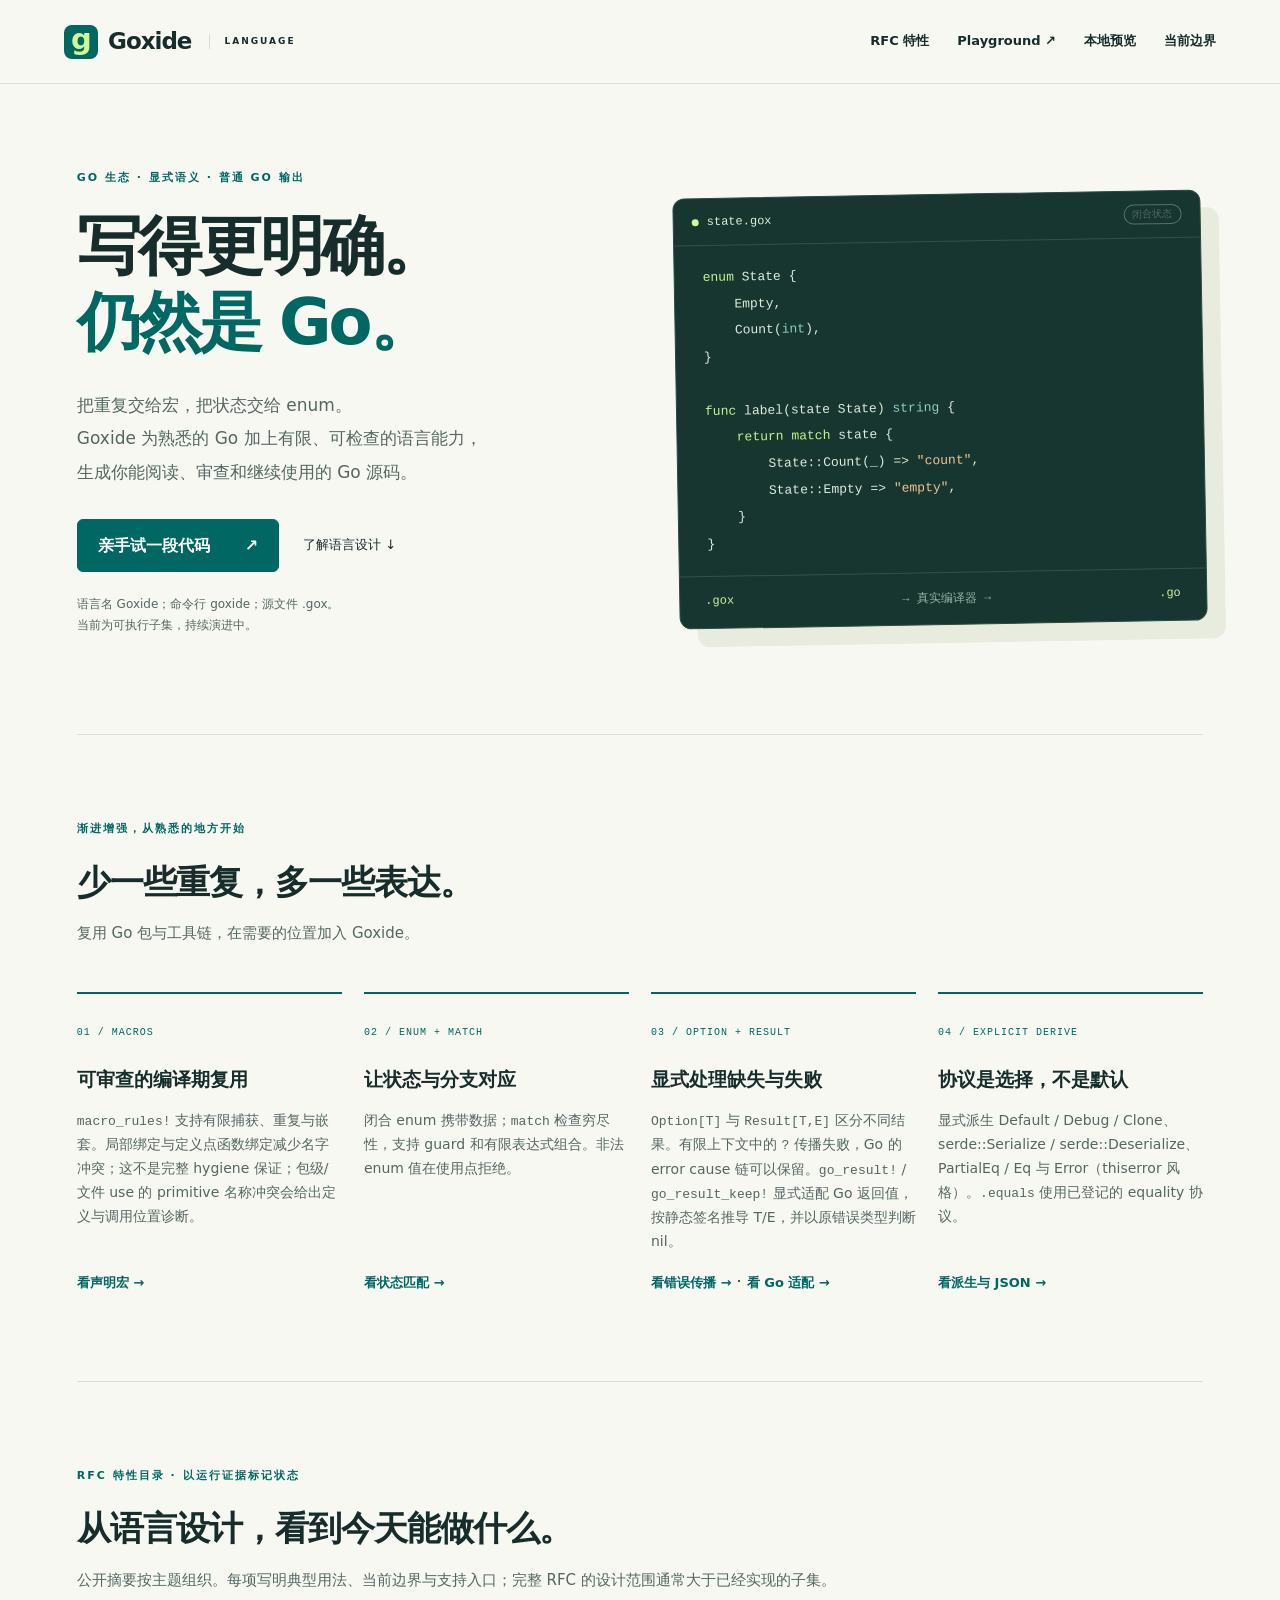
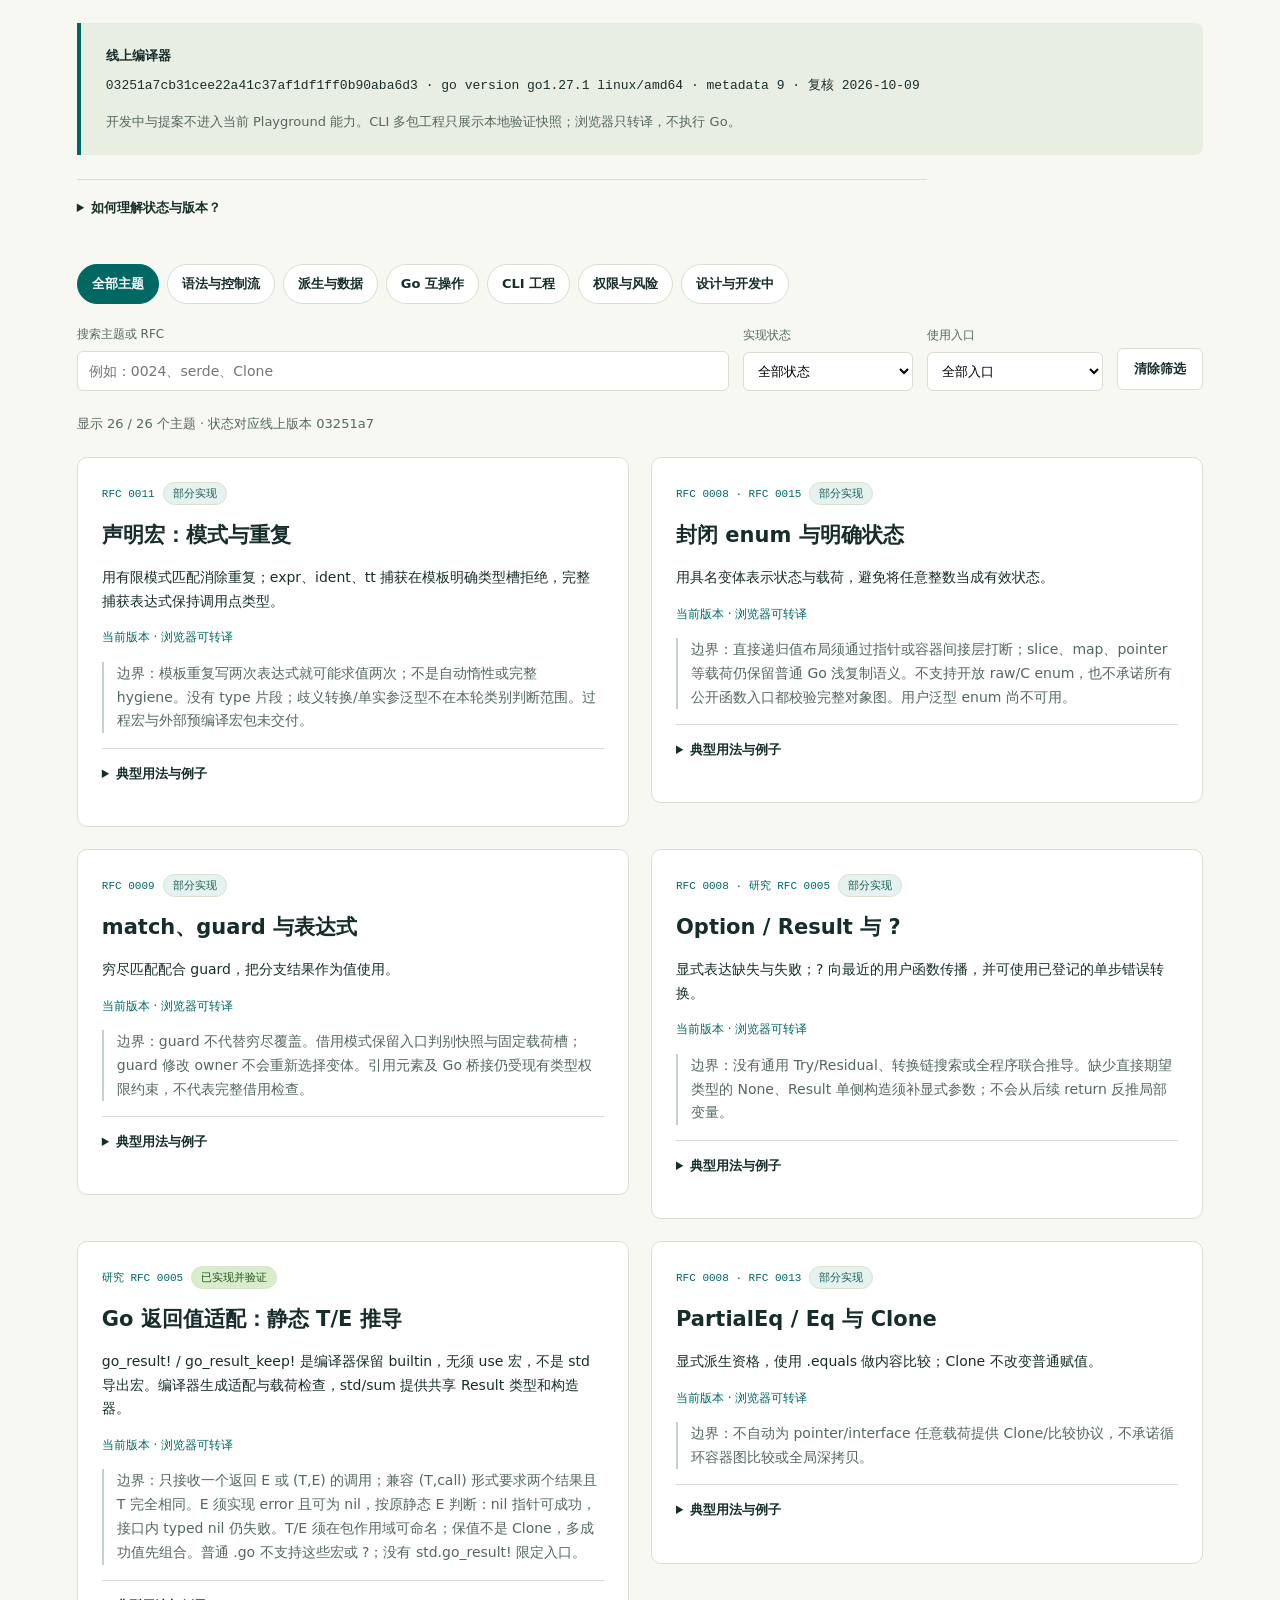
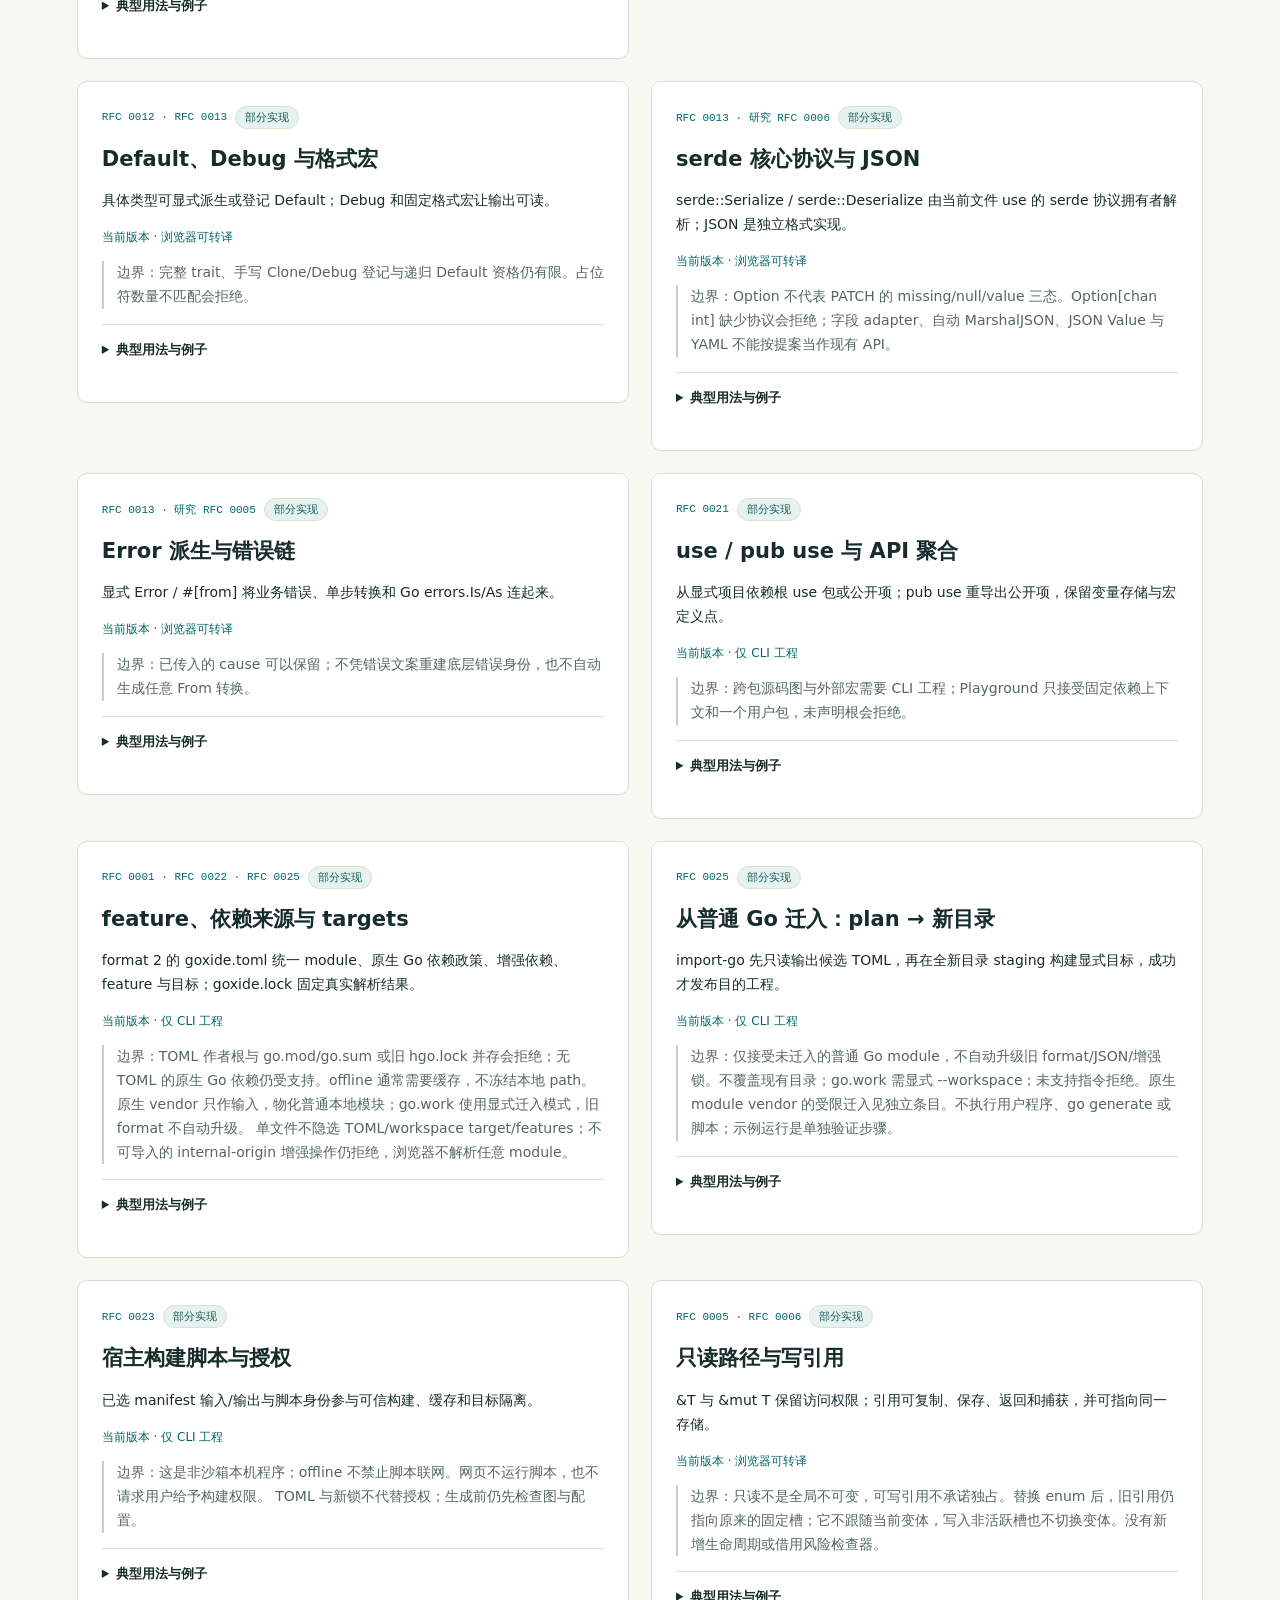
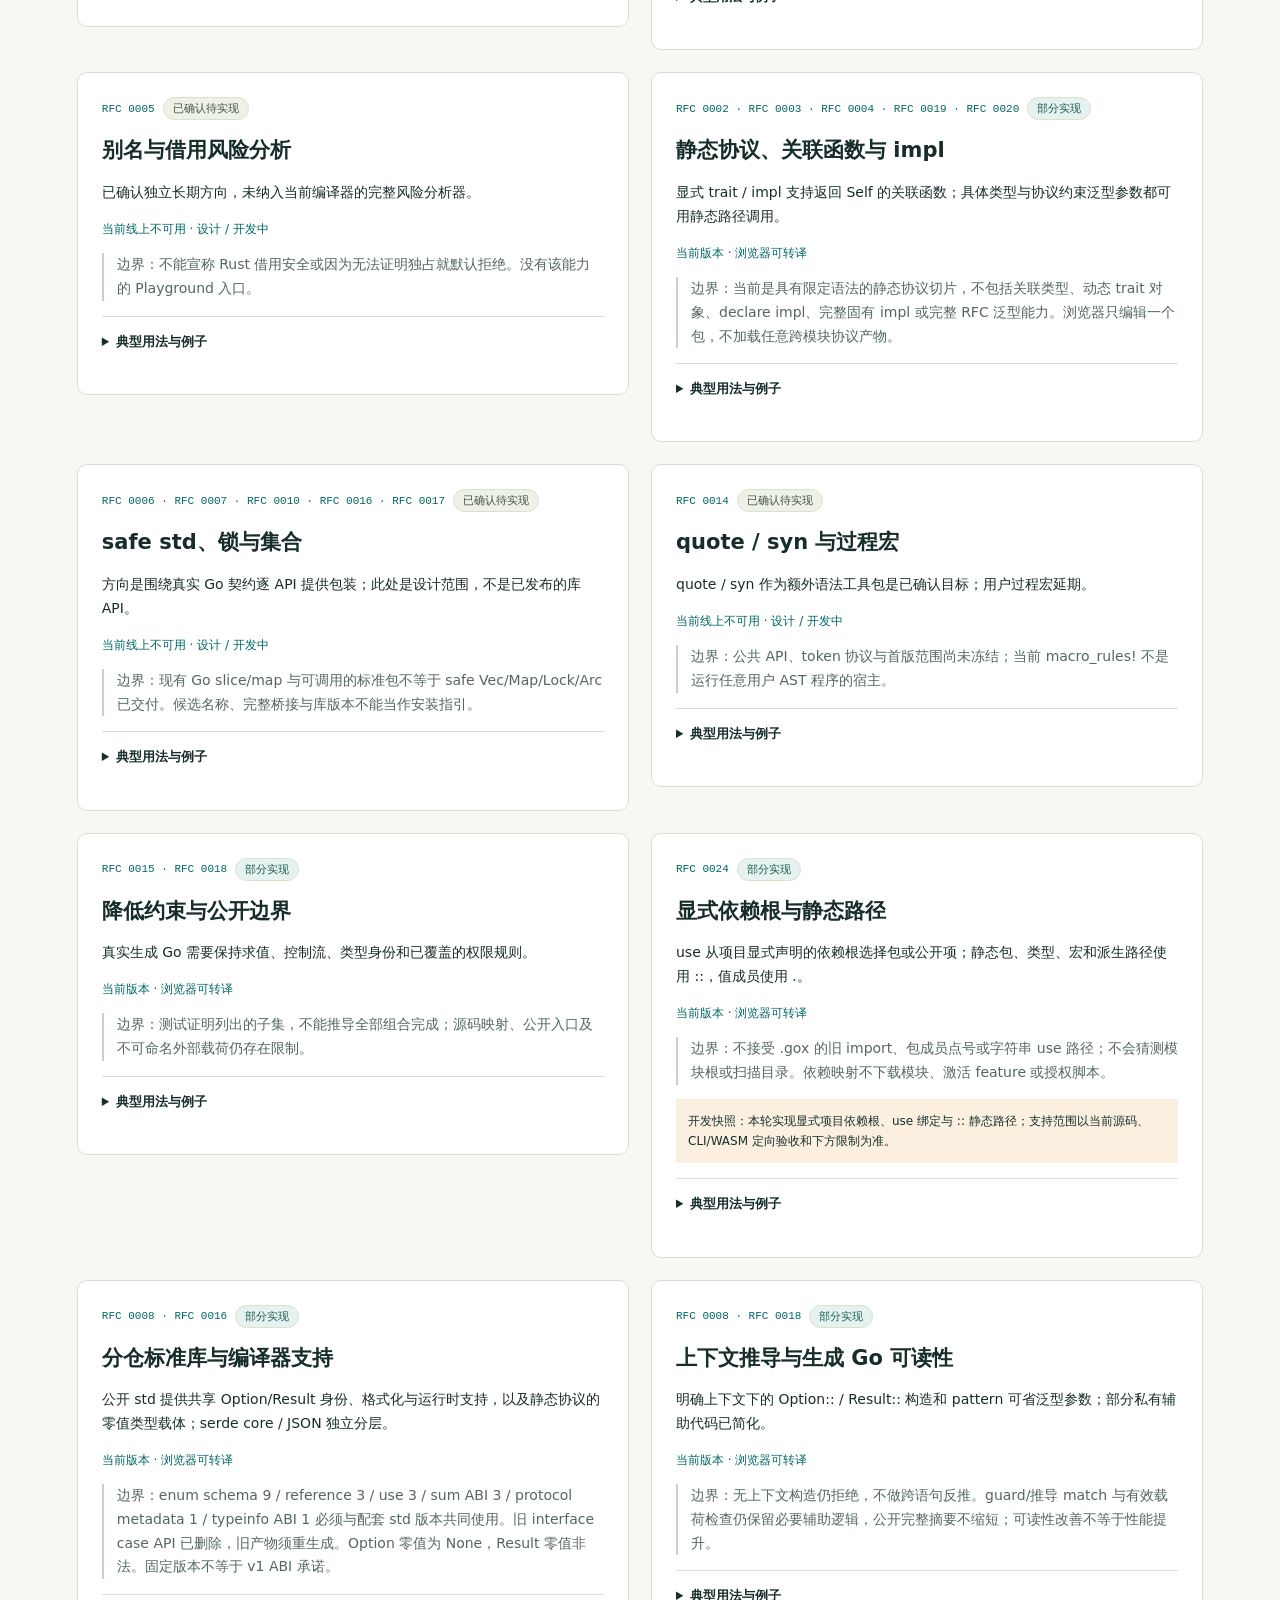
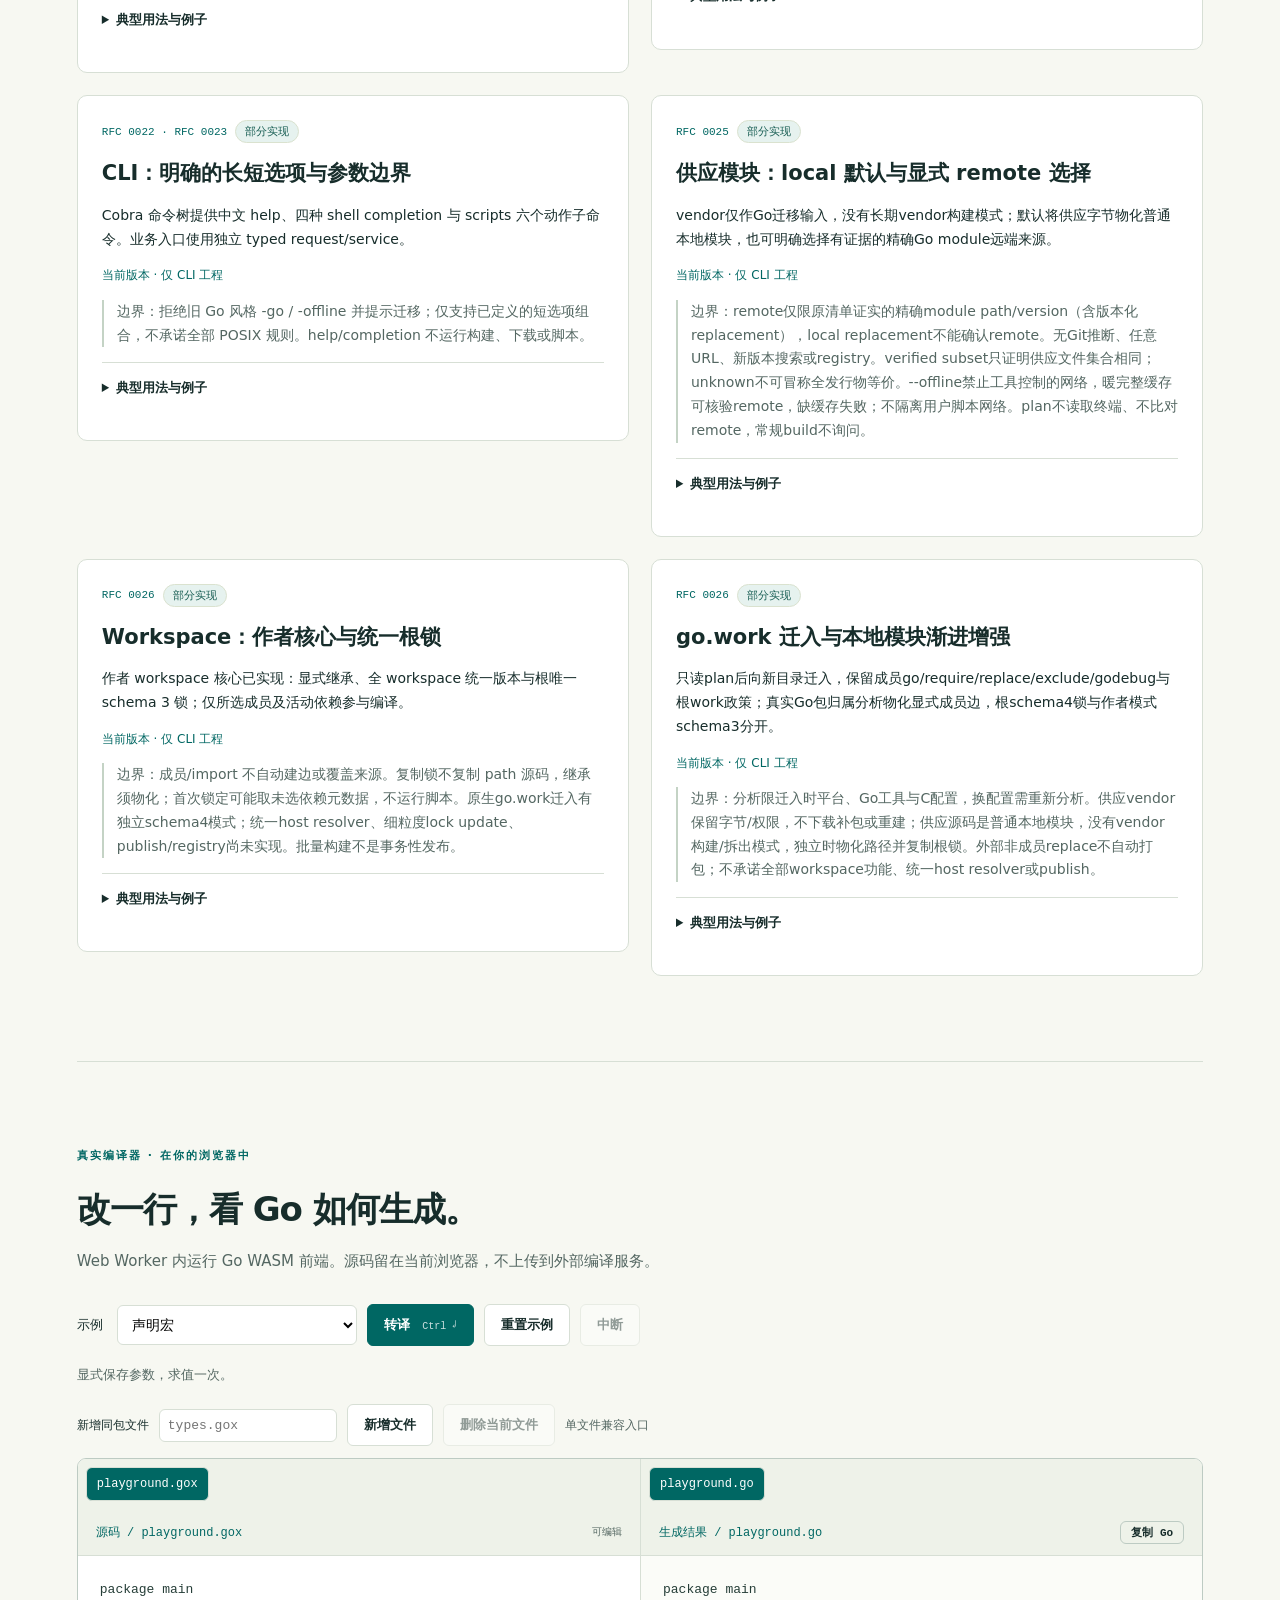
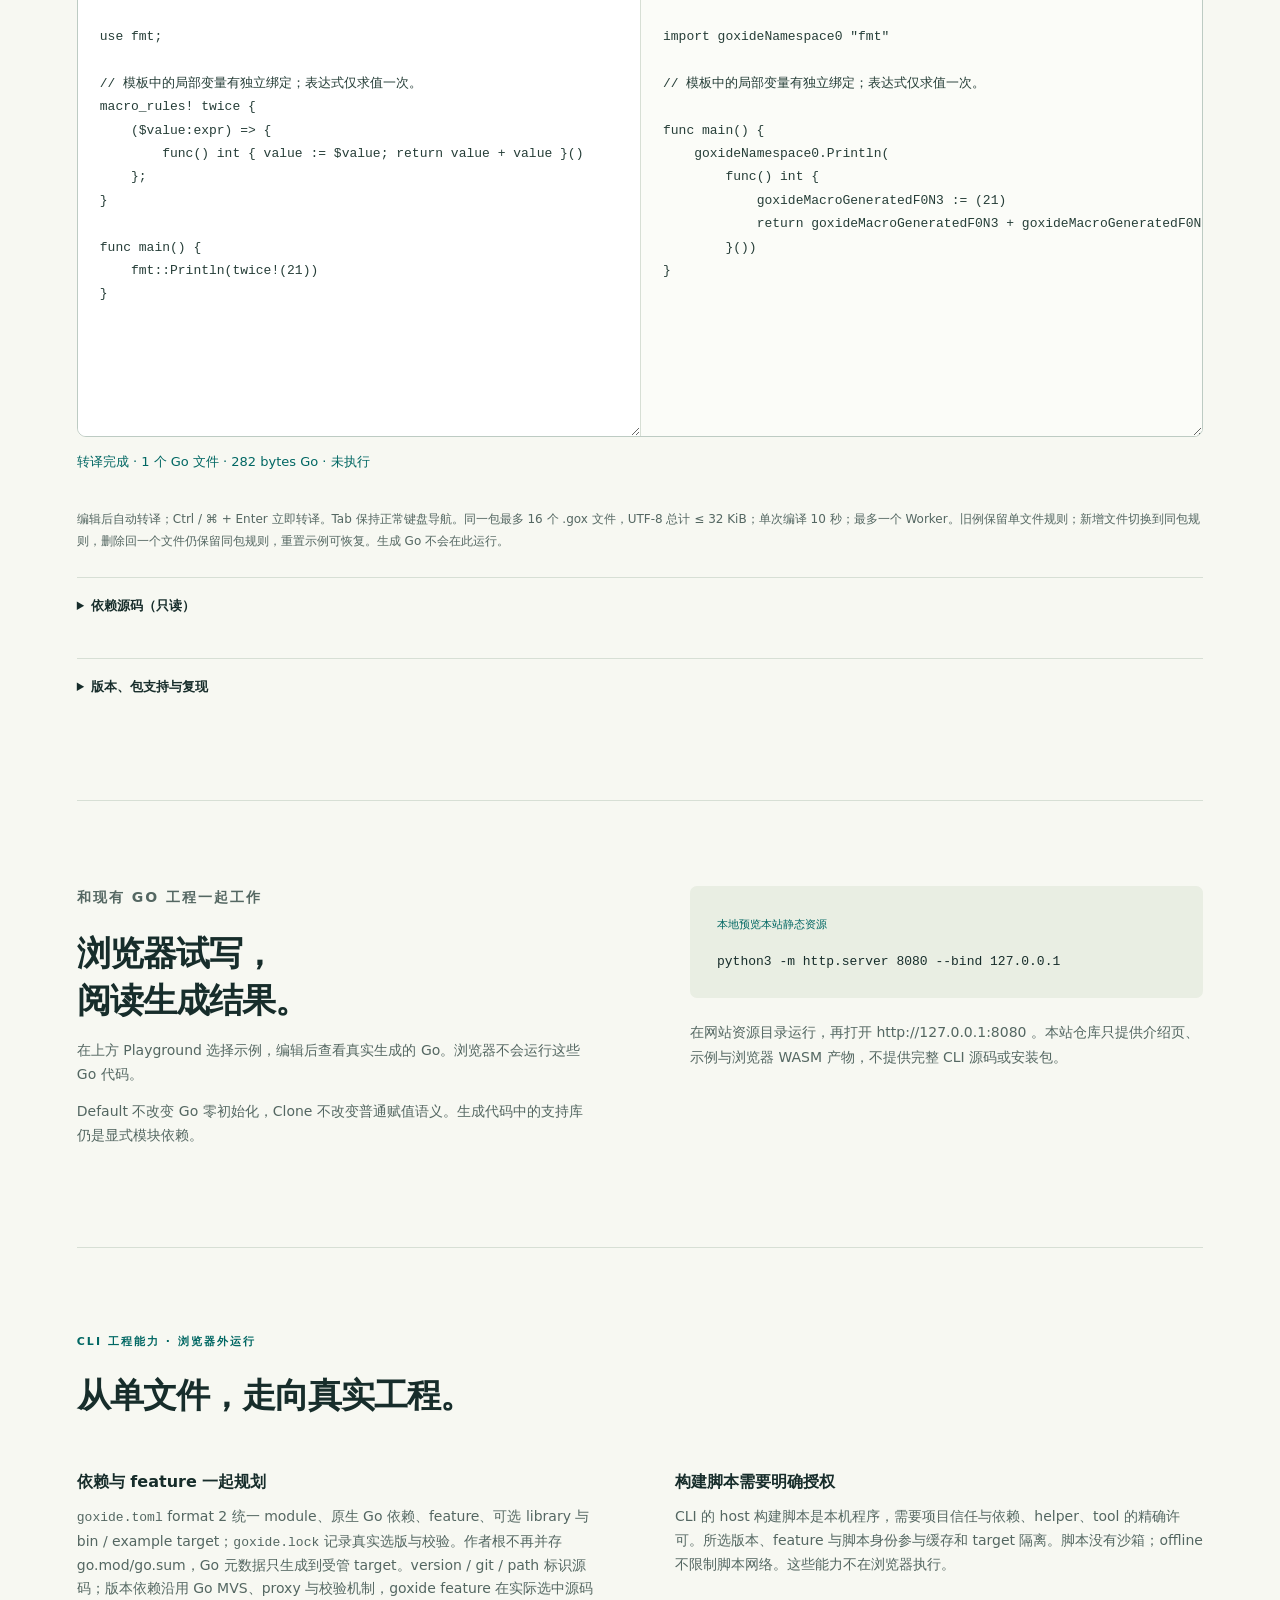
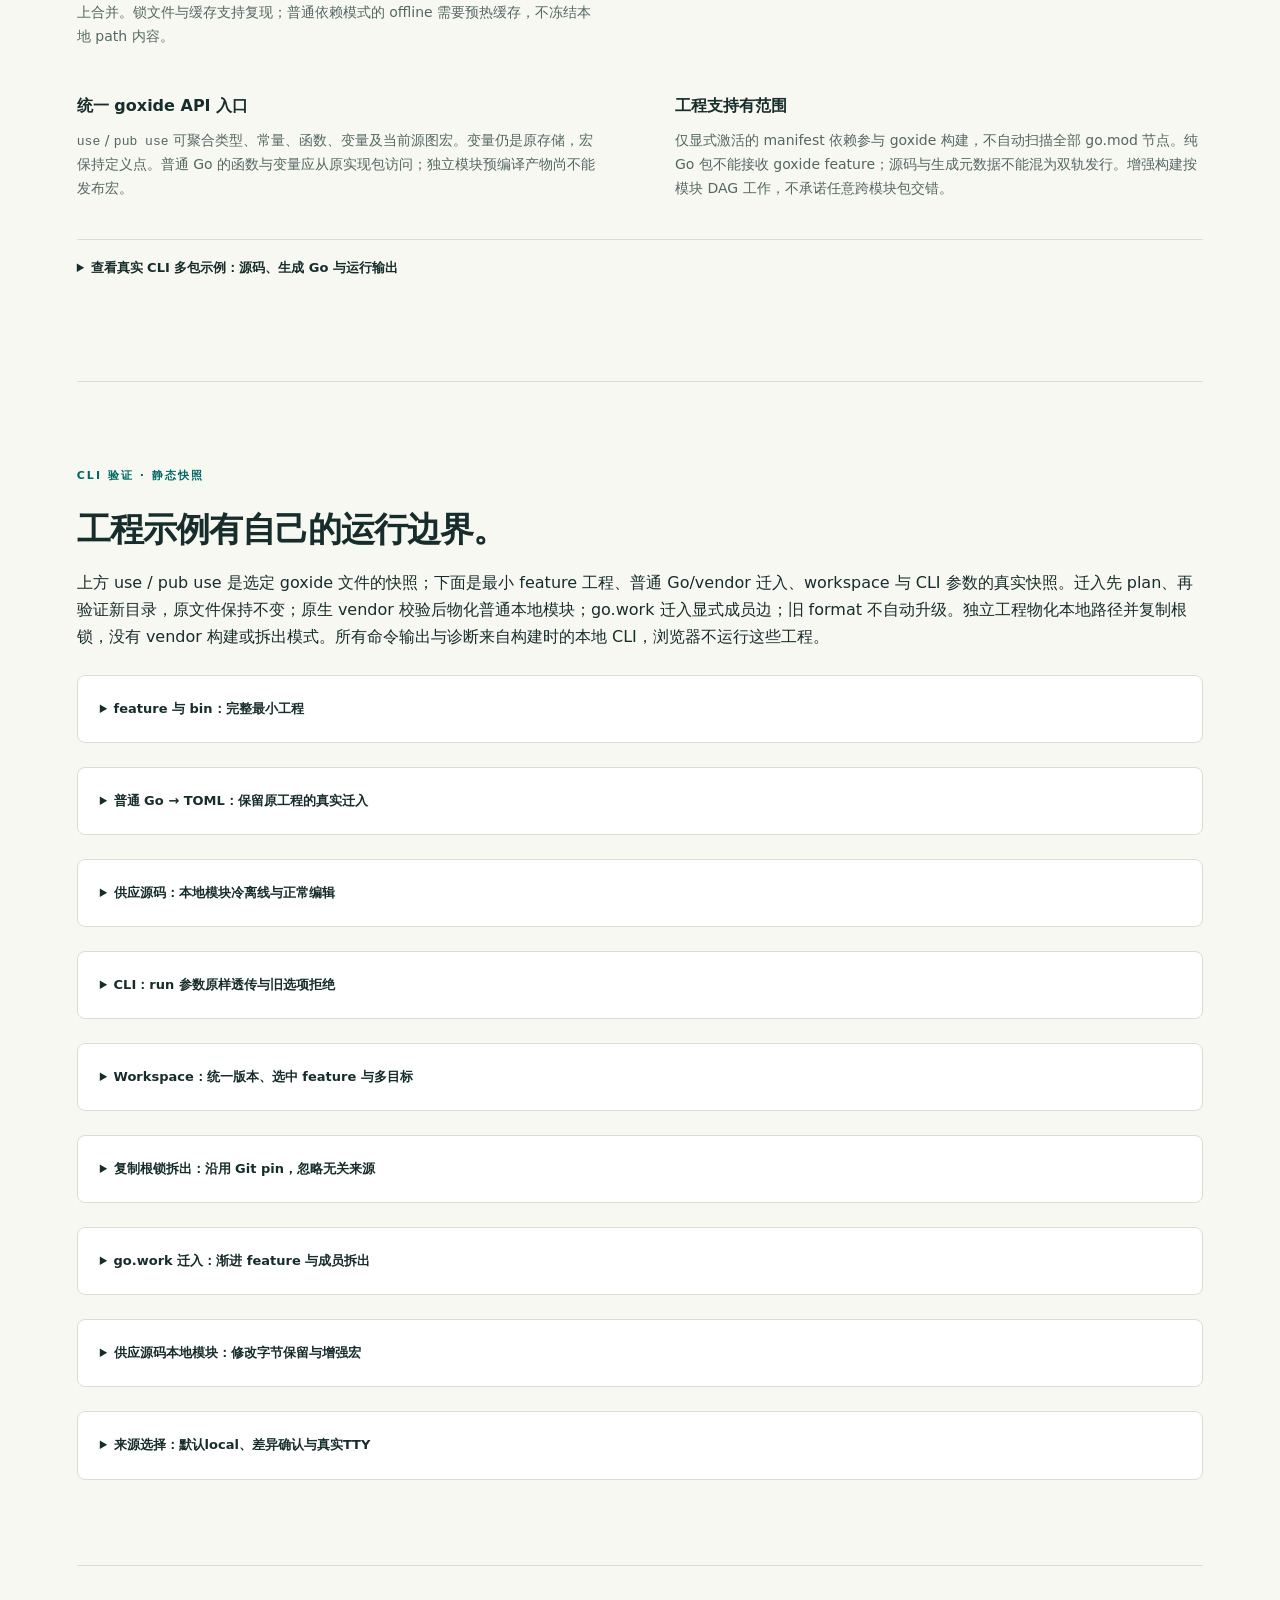
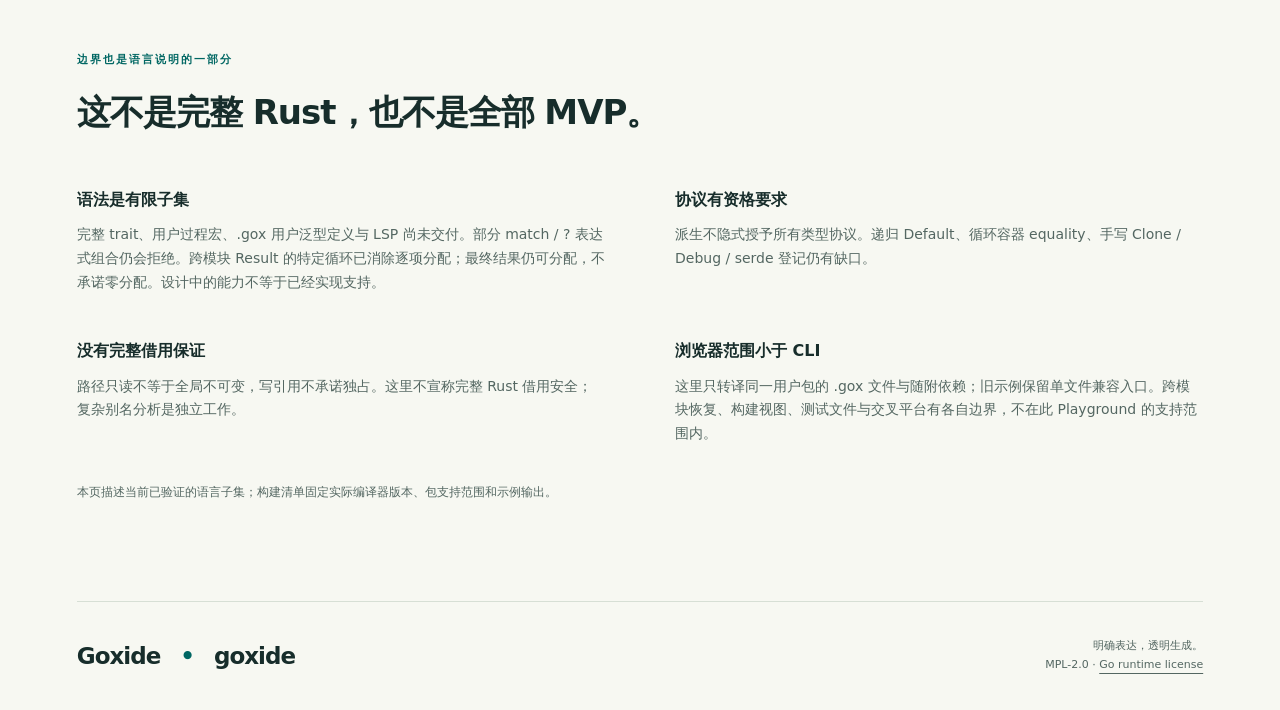
==== index.html @ 59ab4721 "Publish merged main cf56a52 with static protocols and enum borrows" ====
<!doctype html>
<html lang="zh-CN">
<head>
<meta charset="utf-8"><meta name="viewport" content="width=device-width,initial-scale=1">
<title>Goxide · 写得更明确，仍然是 Go</title>
<meta name="description" content="面向 Go 开发者的 Goxide 语言介绍与本地 WASM Playground：声明宏、enum/match、Option/Result、派生和真实 Go 生成结果。">
<link rel="icon" type="image/svg+xml" href="data:image/svg+xml,%3Csvg xmlns='http://www.w3.org/2000/svg' viewBox='0 0 40 40'%3E%3Crect width='40' height='40' rx='9' fill='%23006763'/%3E%3Cpath d='M27 12H13v16h14v-8h-8' fill='none' stroke='%23c8ff79' stroke-width='4'/%3E%3C/svg%3E">
<link rel="stylesheet" href="style.css?site=cf56a52c22acff7a1ab353f86515745b542d6abd"><script src="app.js?site=cf56a52c22acff7a1ab353f86515745b542d6abd" defer></script>
</head>
<body>
<a class="skip" href="#source">跳到源码编辑器</a>
<header><a class="brand" href="#"><span class="mark">g</span> Goxide <small>LANGUAGE</small></a><nav aria-label="主导航"><a href="#catalog">RFC 特性</a><a href="#playground">Playground ↗</a><a href="#start">本地预览</a><a href="#limits">当前边界</a></nav></header>
<main>
<section class="hero"><div><p class="eyebrow">GO 生态 · 显式语义 · 普通 GO 输出</p><h1>写得更明确。<br><em>仍然是 Go。</em></h1><p class="intro">把重复交给宏，把状态交给 enum。<br>Goxide 为熟悉的 Go 加上有限、可检查的语言能力，<br class="desktop">生成你能阅读、审查和继续使用的 Go 源码。</p><div class="actions"><a class="button primary" href="#playground">亲手试一段代码 <span>↗</span></a><a class="text-link" href="#catalog">了解语言设计 ↓</a></div><p class="caption">语言名 Goxide；命令行 goxide；源文件 .gox。<br>当前为可执行子集，持续演进中。</p></div><div class="hero-code"><div class="filebar"><span class="dot"></span> state.gox <span class="pill">闭合状态</span></div><pre><code><span class="kw">enum</span> State {
    Empty,
    Count(<span class="ty">int</span>),
}

<span class="kw">func</span> label(state State) <span class="ty">string</span> {
    <span class="kw">return match</span> state {
        State::Count(_) =&gt; <span class="str">"count"</span>,
        State::Empty =&gt; <span class="str">"empty"</span>,
    }
}</code></pre><div class="code-note">.gox <span>→ 真实编译器 →</span> .go</div></div></section>
<section id="features" class="features"><div class="section-head"><p class="eyebrow">渐进增强，从熟悉的地方开始</p><h2>少一些重复，多一些表达。</h2><p>复用 Go 包与工具链，在需要的位置加入 Goxide。</p></div><div class="cards"><article><span class="number">01 / MACROS</span><h3>可审查的编译期复用</h3><p><code>macro_rules!</code> 支持有限捕获、重复与嵌套。局部绑定与定义点函数绑定减少名字冲突；这不是完整 hygiene 保证；包级/文件 use 的 primitive 名称冲突会给出定义与调用位置诊断。</p><a href="#playground" data-example="macro">看声明宏 →</a></article><article><span class="number">02 / ENUM + MATCH</span><h3>让状态与分支对应</h3><p>闭合 enum 携带数据；<code>match</code> 检查穷尽性，支持 guard 和有限表达式组合。非法 enum 值在使用点拒绝。</p><a href="#playground" data-example="enum">看状态匹配 →</a></article><article><span class="number">03 / OPTION + RESULT</span><h3>显式处理缺失与失败</h3><p><code>Option[T]</code> 与 <code>Result[T,E]</code> 区分不同结果。有限上下文中的 <code>?</code> 传播失败，Go 的 error cause 链可以保留。<code>go_result!</code> / <code>go_result_keep!</code> 显式适配 Go 返回值，按静态签名推导 T/E，并以原错误类型判断 nil。</p><a href="#playground" data-example="result">看错误传播 →</a> · <a href="#playground" data-example="go_result">看 Go 适配 →</a></article><article><span class="number">04 / EXPLICIT DERIVE</span><h3>协议是选择，不是默认</h3><p>显式派生 Default / Debug / Clone、serde::Serialize / serde::Deserialize、PartialEq / Eq 与 Error（thiserror 风格）。<code>.equals</code> 使用已登记的 equality 协议。</p><a href="#playground" data-example="derive">看派生与 JSON →</a></article></div></section>
<section id="catalog" class="catalog"><div class="section-head"><p class="eyebrow">RFC 特性目录 · 以运行证据标记状态</p><h2>从语言设计，看到今天能做什么。</h2><p>公开摘要按主题组织。每项写明典型用法、当前边界与支持入口；完整 RFC 的设计范围通常大于已经实现的子集。</p></div><div class="catalog-version"><strong>线上编译器</strong><span id="catalog-version">正在核对版本…</span><p>开发中与提案不进入当前 Playground 能力。CLI 多包工程只展示本地验证快照；浏览器只转译，不执行 Go。</p></div><details class="catalog-rules"><summary>如何理解状态与版本？</summary><ul id="catalog-rules"></ul><p>提案＝设计待确认；已确认待实现＝方向确定、当前线上未交付；部分实现＝限定子集有实现，仍有明确缺口；已实现并验证＝仅针对卡片限定的能力。</p><p>研究 RFC 编号单独标记，不与主 RFC 同号条目混淆。开发进度是复核日期的快照，不是实时承诺。</p></details><div class="catalog-controls"><nav id="catalog-topics" aria-label="按特性主题筛选"></nav><div class="catalog-filters"><label>搜索主题或 RFC<input id="catalog-search" type="search" placeholder="例如：0024、serde、Clone" autocomplete="off"></label><label>实现状态<select id="catalog-status"><option value="all">全部状态</option></select></label><label>使用入口<select id="catalog-support"><option value="all">全部入口</option><option value="browser">可在 Playground 转译</option><option value="cli">仅 CLI 工程</option><option value="unavailable">设计 / 开发中</option></select></label><button id="catalog-clear" type="button">清除筛选</button></div></div><p id="catalog-count" role="status" aria-live="polite">正在加载特性目录…</p><p id="catalog-empty" hidden>没有匹配的主题。试试其他关键词，或清除筛选。</p><div id="catalog-items" class="catalog-grid"></div><noscript>特性目录与 Playground 需要 JavaScript。可下载 <a href="examples.json">公开构建清单与特性摘要</a> 阅读内容。</noscript></section>
<section id="playground" class="playground"><div class="section-head"><p class="eyebrow">真实编译器 · 在你的浏览器中</p><h2>改一行，看 Go 如何生成。</h2><p>Web Worker 内运行 Go WASM 前端。源码留在当前浏览器，不上传到外部编译服务。</p></div><div class="toolbar"><label for="examples">示例</label><select id="examples" disabled><option>正在载入…</option></select><button id="compile" class="primary" disabled>转译 <kbd>Ctrl ↵</kbd></button><button id="reset" disabled>重置示例</button><button id="stop" disabled>中断</button></div><p id="example-description" class="example-description"></p><div class="file-actions"><label for="new-file-name">新增同包文件</label><input id="new-file-name" placeholder="types.gox" maxlength="128" disabled><button id="add-file" disabled>新增文件</button><button id="delete-file" disabled>删除当前文件</button><span id="input-mode"></span></div><p id="file-error" role="alert" hidden></p><div class="editors"><div class="editor"><div id="source-files" class="file-tabs" role="group" aria-label="用户源码文件"></div><div class="filebar"><label id="source-path" for="source">源码 / playground.gox</label><span>可编辑</span></div><textarea id="source" spellcheck="false" autocapitalize="off" autocomplete="off" aria-describedby="editor-help" disabled></textarea></div><div class="editor"><div id="generated-files" class="file-tabs" role="group" aria-label="完整生成 Go 文件"></div><div class="filebar"><label id="output-path" for="output">生成结果 / Go</label><button id="copy" disabled>复制 Go</button></div><textarea id="output" readonly spellcheck="false" aria-label="生成的 Go 源码"></textarea></div></div><div id="status" role="status" aria-live="polite">正在加载示例与编译器…</div><pre id="diagnostic" tabindex="0" aria-label="编译诊断" hidden></pre><p id="editor-help" class="caption">编辑后自动转译；Ctrl / ⌘ + Enter 立即转译。Tab 保持正常键盘导航。同一包最多 16 个 .gox 文件，UTF-8 总计 ≤ 32 KiB；单次编译 10 秒；最多一个 Worker。旧例保留单文件规则；新增文件切换到同包规则，删除回一个文件仍保留同包规则，重置示例可恢复。生成 Go 不会在此运行。</p><details id="dependency-browser"><summary>依赖源码（只读）</summary><p>以下是本次构建随附的固定包源码，展示生成 export data 时选中的完整 Go 源文件，与编译使用相同来源和原生构建视图（不是整个发行包的所有平台/测试/汇编文件）。它们不属于用户包，也不会作为可编辑输入；传递依赖闭包见构建清单。</p><details><summary>项目显式依赖根</summary><p>use 从以下声明选择包，静态路径使用 ::，值成员使用 .。映射来自本项目配置，与 CLI 和 WASM 使用相同内容。</p><p id="dependency-roots-provenance" class="mono"></p><textarea id="dependency-roots-source" readonly spellcheck="false" aria-label="只读项目依赖根"></textarea></details><div class="dependency-selectors"><label>包<select id="dependencies"></select></label><label>文件<select id="dependency-files"></select></label></div><p id="dependency-provenance" class="mono"></p><textarea id="dependency-source" readonly spellcheck="false" aria-label="只读依赖源码"></textarea></details><details><summary>版本、包支持与复现</summary><p id="version"></p><p>直接支持以下包及构建时随附的依赖闭包。其他包会给出诊断；完整闭包记录在 <a href="examples.json">构建清单</a>。仅编辑一个用户包；不提供多包工程、本地模块、文件系统和网络导入。</p><p id="packages" class="mono"></p><p id="library-versions" class="mono"></p><p>WASM 使用同一前端与真实 Go export data；示例右侧由 CLI 生成，并在浏览器重新转译。旧单文件示例与同包示例的 CLI 生成结果保存在构建清单中，可与浏览器转译结果对照。</p></details></section>
<section id="start" class="start"><div><p class="eyebrow">和现有 GO 工程一起工作</p><h2>浏览器试写，<br>阅读生成结果。</h2><p>在上方 Playground 选择示例，编辑后查看真实生成的 Go。浏览器不会运行这些 Go 代码。</p><p>Default 不改变 Go 零初始化，Clone 不改变普通赋值语义。生成代码中的支持库仍是显式模块依赖。</p></div><div><div class="command"><span>本地预览本站静态资源</span><pre>python3 -m http.server 8080 --bind 127.0.0.1</pre></div><p class="caption">在网站资源目录运行，再打开 http://127.0.0.1:8080 。本站仓库只提供介绍页、示例与浏览器 WASM 产物，不提供完整 CLI 源码或安装包。</p></div></section>
<section id="projects" class="limits"><p class="eyebrow">CLI 工程能力 · 浏览器外运行</p><h2>从单文件，走向真实工程。</h2><div class="limit-grid"><p><strong>依赖与 feature 一起规划</strong><code>goxide.toml</code> format 2 统一 module、原生 Go 依赖、feature、可选 library 与 bin / example target；<code>goxide.lock</code> 记录真实选版与校验。作者根不再并存 go.mod/go.sum，Go 元数据只生成到受管 target。version / git / path 标识源码；版本依赖沿用 Go MVS、proxy 与校验机制，goxide feature 在实际选中源码上合并。锁文件与缓存支持复现；普通依赖模式的 offline 需要预热缓存，不冻结本地 path 内容。</p><p><strong>构建脚本需要明确授权</strong>CLI 的 host 构建脚本是本机程序，需要项目信任与依赖、helper、tool 的精确许可。所选版本、feature 与脚本身份参与缓存和 target 隔离。脚本没有沙箱；offline 不限制脚本网络。这些能力不在浏览器执行。</p><p><strong>统一 goxide API 入口</strong><code>use</code> / <code>pub use</code> 可聚合类型、常量、函数、变量及当前源图宏。变量仍是原存储，宏保持定义点。普通 Go 的函数与变量应从原实现包访问；独立模块预编译产物尚不能发布宏。</p><p><strong>工程支持有范围</strong>仅显式激活的 manifest 依赖参与 goxide 构建，不自动扫描全部 go.mod 节点。纯 Go 包不能接收 goxide feature；源码与生成元数据不能混为双轨发行。增强构建按模块 DAG 工作，不承诺任意跨模块包交错。</p></div><details><summary>查看真实 CLI 多包示例：源码、生成 Go 与运行输出</summary><p>以下内容在网站构建时由同一版本 CLI 从仓库 <code>examples/reexports</code> 转译并运行。这里仅展示 goxide 文件及其生成结果；快照不含原生 Go 实现与模块配置，因此不是完整可独立运行的项目。它是可复现的静态工程快照；上方 Playground 接受同一个用户包的文件集合；此多包工程仍仅为 CLI 快照。</p><div id="cli-example"></div></details></section>
<section id="project-snapshots" class="limits"><p class="eyebrow">CLI 验证 · 静态快照</p><h2>工程示例有自己的运行边界。</h2><p>上方 use / pub use 是选定 goxide 文件的快照；下面是最小 feature 工程、普通 Go/vendor 迁入、workspace 与 CLI 参数的真实快照。迁入先 plan、再验证新目录，原文件保持不变；原生 vendor 校验后物化普通本地模块；go.work 迁入显式成员边；旧 format 不自动升级。独立工程物化本地路径并复制根锁，没有 vendor 构建或拆出模式。所有命令输出与诊断来自构建时的本地 CLI，浏览器不运行这些工程。</p><div id="project-examples"></div></section>
<section id="limits" class="limits"><p class="eyebrow">边界也是语言说明的一部分</p><h2>这不是完整 Rust，也不是全部 MVP。</h2><div class="limit-grid"><p><strong>语法是有限子集</strong>完整 trait、用户过程宏、.gox 用户泛型定义与 LSP 尚未交付。部分 match / ? 表达式组合仍会拒绝。跨模块 Result 的特定循环已消除逐项分配；最终结果仍可分配，不承诺零分配。设计中的能力不等于已经实现支持。</p><p><strong>协议有资格要求</strong>派生不隐式授予所有类型协议。递归 Default、循环容器 equality、手写 Clone / Debug / serde 登记仍有缺口。</p><p><strong>没有完整借用保证</strong>路径只读不等于全局不可变，写引用不承诺独占。这里不宣称完整 Rust 借用安全；复杂别名分析是独立工作。</p><p><strong>浏览器范围小于 CLI</strong>这里只转译同一用户包的 .gox 文件与随附依赖；旧示例保留单文件兼容入口。跨模块恢复、构建视图、测试文件与交叉平台有各自边界，不在此 Playground 的支持范围内。</p></div><p class="caption">本页描述当前已验证的语言子集；构建清单固定实际编译器版本、包支持范围和示例输出。</p></section>
</main><footer><a class="brand" href="#">Goxide<span class="footer-dot">•</span> goxide</a><span>明确表达，透明生成。<br>MPL-2.0 · <a href="GO-LICENSE.txt">Go runtime license</a></span></footer>
</body></html>
---- style.css ----
:root{--paper:#f7f8f2;--ink:#172d2b;--muted:#546762;--teal:#006763;--lime:#d0f894;--line:#d7dfd5;--mono:ui-monospace,SFMono-Regular,Consolas,monospace}*{box-sizing:border-box}html{scroll-behavior:smooth;scroll-padding-top:90px}body{margin:0;background:var(--paper);color:var(--ink);font:16px/1.7 system-ui,-apple-system,"Segoe UI",sans-serif}a{color:inherit;text-underline-offset:5px}button,select,textarea{font:inherit}button,.button{cursor:pointer;border:1px solid var(--line);border-radius:6px;background:#fff;color:var(--ink);padding:9px 16px;text-decoration:none;font-weight:600}button:disabled{opacity:.45;cursor:default}.primary{background:var(--teal);border-color:var(--teal);color:#fff}a:focus-visible,button:focus-visible,summary:focus-visible,select:focus-visible,textarea:focus-visible{outline:3px solid #c27323;outline-offset:4px}header{height:84px;max-width:1320px;padding:0 5%;margin:auto;display:flex;align-items:center;justify-content:space-between;border-bottom:1px solid var(--line);gap:22px}.brand{display:flex;align-items:center;gap:10px;font-size:23px;letter-spacing:-1px;font-weight:750;text-decoration:none}.brand small{font-size:9px;letter-spacing:2px;border-left:1px solid var(--line);padding-left:14px;margin-left:8px}.mark{background:var(--teal);color:var(--lime);width:34px;height:34px;line-height:29px;text-align:center;border-radius:8px;font-size:29px}nav{display:flex;gap:28px;font-size:13px;font-weight:600}nav a{text-decoration:none}nav a:hover{color:var(--teal)}main>section{max-width:1188px;margin:auto;padding:85px 0}.hero{display:grid;grid-template-columns:1.05fr 1fr;gap:70px;align-items:center;min-height:640px}.eyebrow{color:var(--teal);font-size:11px;font-weight:750;letter-spacing:2px;margin:0 0 20px}h1{font-size:clamp(42px,5vw,66px);line-height:1.2;letter-spacing:-3px;margin:0 0 28px}h1 em{font-style:normal;color:var(--teal)}.intro{color:var(--muted);font-size:17px;line-height:1.95;margin-bottom:30px}.actions{display:flex;gap:24px;align-items:center}.button{display:inline-flex;gap:35px;padding:12px 20px}.text-link{font-size:13px;text-decoration:none}.caption{font-size:12px;line-height:1.8;color:var(--muted);margin-top:22px}.hero-code{border:1px solid #294a43;border-radius:12px;background:#16362f;color:#dfebdd;box-shadow:18px 18px 0 #e7ecdf;overflow:hidden;transform:rotate(-1deg)}.filebar{height:47px;display:flex;align-items:center;justify-content:space-between;gap:8px;padding:0 18px;border-bottom:1px solid #ffffff22;font:12px var(--mono)}.dot{width:7px;height:7px;background:var(--lime);border-radius:100%}.pill{margin-left:auto;color:#b7cdbe;font:10px system-ui;border:1px solid #557267;padding:2px 8px;border-radius:20px}.hero-code pre{padding:18px 28px;overflow:auto;font:14px/1.9 var(--mono);margin:0}.kw{color:#c5f48b}.ty{color:#8dcfc3}.str{color:#f0c494}.code-note{border-top:1px solid #ffffff22;padding:17px 25px;font:12px var(--mono);display:flex;justify-content:space-between;color:#d2f09f}.code-note span{color:#91b2a3}.features{border-top:1px solid var(--line)}.section-head{margin-bottom:30px}h2{font-size:34px;line-height:1.4;letter-spacing:-1px;margin:0 0 13px}.section-head>p:last-child{color:var(--muted);font-size:15px}.cards{display:grid;grid-template-columns:repeat(4,1fr);gap:22px;margin-top:45px}.cards article{padding:22px 0 0;border-top:2px solid var(--teal)}.number{font:10px var(--mono);letter-spacing:1px;color:var(--teal)}h3{font-size:19px;margin:20px 0 12px}.cards p{font-size:14px;color:var(--muted);min-height:145px}.cards a{font-size:13px;font-weight:650;text-decoration:none;color:var(--teal)}code{font-family:var(--mono);font-size:.93em}.playground{border-top:1px solid var(--line)}.toolbar{display:flex;gap:10px;align-items:center;flex-wrap:wrap}.toolbar label{font-size:13px;margin-right:4px}select{max-width:240px;min-width:180px;border:1px solid var(--line);border-radius:6px;background:#fff;padding:10px;font-size:14px}button{font-size:13px}kbd{font-size:10px;font-weight:400;opacity:.8;margin-left:8px}.example-description{font-size:13px;color:var(--muted);min-height:22px;margin:18px 0}.editors{display:grid;grid-template-columns:1fr 1fr;gap:0;background:#fff;border:1px solid #bdcbc3;border-radius:9px;overflow:hidden}.editor{min-width:0}.editor+.editor{border-left:1px solid var(--line)}.editor .filebar{background:#eef2e9;border-bottom:1px solid var(--line);font:12px var(--mono);color:var(--teal)}.filebar button{padding:3px 10px;background:transparent;border-color:#bdcbc3;font-size:11px}.filebar span{color:var(--muted);font-size:10px}textarea{resize:vertical;width:100%;height:480px;min-height:240px;display:block;border:0;outline-offset:-3px!important;background:#fff;color:#263e38;font:13px/1.8 var(--mono);padding:22px;white-space:pre;tab-size:4}#output{background:#fbfcf8}#status{font-size:13px;padding:14px 0;color:var(--teal);min-height:48px}#status[data-state=error]{color:#a03924}#diagnostic{margin:0;padding:16px;background:#fff0e8;border-left:3px solid #a03924;color:#76261a;white-space:pre-wrap;overflow-wrap:anywhere;font:12px/1.7 var(--mono);max-height:240px;overflow:auto}details{border-top:1px solid var(--line);margin-top:24px;padding:17px 0;font-size:13px;color:var(--muted)}summary{cursor:pointer;color:var(--ink);font-weight:600}.mono{font:12px/1.8 var(--mono);overflow-wrap:anywhere}#version{overflow-wrap:anywhere}.start{border-top:1px solid var(--line);display:grid;grid-template-columns:1fr 1fr;gap:100px}.start p{color:var(--muted);font-size:14px}.command{background:#e9eee3;padding:23px 27px;border-radius:7px;margin-bottom:15px}.command span{font-size:11px;color:var(--teal)}.command pre{font:13px/1.9 var(--mono);overflow:auto;margin:14px 0 0}.limits{border-top:1px solid var(--line)}.limit-grid{display:grid;grid-template-columns:1fr 1fr;gap:15px 70px;margin-top:35px}.limit-grid p{font-size:14px;color:var(--muted)}.limit-grid strong{display:block;margin-bottom:10px;color:var(--ink);font-size:16px}footer{max-width:1188px;margin:auto;padding:35px 0;border-top:1px solid var(--line);display:flex;justify-content:space-between;align-items:center}footer>span{font-size:11px;color:var(--muted);text-align:right}.footer-dot{color:var(--teal);padding:0 10px}.skip{position:fixed;left:10px;top:-100px;z-index:5;background:var(--lime);padding:10px}.skip:focus{top:10px}@media(max-width:1280px){main>section,footer{margin:0 6%}.hero{gap:45px}}@media(max-width:850px){header{height:auto;padding:20px 6%;flex-wrap:wrap}nav{gap:20px;font-size:12px}.hero{gap:35px;grid-template-columns:1fr;padding-top:55px}.hero-code{transform:none;max-width:650px}.cards{grid-template-columns:1fr 1fr}.cards p{min-height:100px}.start{gap:35px}.editors{grid-template-columns:1fr}.editor+.editor{border-left:0;border-top:1px solid var(--line)}textarea{height:350px}main>section{padding:55px 0}}@media(max-width:520px){.brand small{display:none}nav{width:100%;justify-content:space-between;gap:8px;font-size:11px}h1{font-size:44px;letter-spacing:-2px}h2{font-size:27px}.intro{font-size:15px}.desktop{display:none}.actions{gap:15px;flex-wrap:wrap}.hero-code pre{font-size:11px;padding:15px}.cards,.start,.limit-grid{grid-template-columns:1fr}.cards p{min-height:0}.cards{gap:25px}.toolbar{gap:8px}.toolbar select{max-width:calc(100% - 55px);flex:1}.toolbar button{padding:8px 11px}.toolbar kbd{display:none}textarea{font-size:12px;padding:14px}.limit-grid{gap:0}footer .brand{font-size:18px}footer{gap:15px}.command{padding:20px 15px}.command pre{font-size:11px}}@media(prefers-reduced-motion:reduce){html{scroll-behavior:auto}}

#cli-example pre{max-height:420px;overflow:auto;padding:16px;background:#e9eee3;font:12px/1.7 var(--mono);white-space:pre;max-width:100%;box-sizing:border-box}

.catalog{border-top:1px solid var(--line)}.catalog-version{padding:22px 25px;border-left:4px solid var(--teal);background:#e9eee3;border-radius:0 8px 8px 0;font-size:13px}.catalog-version>span{display:block;font-family:var(--mono);overflow-wrap:anywhere;margin-top:8px}.catalog-version p{margin-bottom:0;color:var(--muted)}.catalog-controls{margin-top:28px}.catalog-controls nav{display:flex;gap:8px;flex-wrap:wrap;width:100%;justify-content:flex-start}.catalog-controls nav button{border-radius:30px;padding:8px 14px}.catalog-controls nav button[aria-pressed=true]{background:var(--teal);border-color:var(--teal);color:white}.catalog-filters{display:flex;align-items:end;flex-wrap:wrap;gap:14px;margin-top:20px}.catalog-filters label{display:grid;gap:7px;font-size:12px;color:var(--muted)}.catalog-filters label:first-child{flex:1;min-width:200px}.catalog-filters input{width:100%;border:1px solid var(--line);border-radius:6px;background:white;padding:11px;font:14px system-ui;color:var(--ink)}.catalog-filters input:focus-visible{outline:3px solid #c27323;outline-offset:3px}.catalog-filters select{max-width:100%;font-size:13px;min-width:170px}.catalog-filters button{margin-bottom:1px}#catalog-count{font-size:13px;color:var(--muted);margin:22px 0}.catalog-grid{display:grid;grid-template-columns:1fr 1fr;gap:22px;align-items:start}.feature-card{min-width:0;background:#fff;border:1px solid var(--line);border-radius:10px;padding:24px;scroll-margin-top:24px}.feature-card[hidden]{display:none}.feature-card h3{font-size:21px;margin:15px 0 12px;line-height:1.5}.feature-card h3 a{text-decoration:none}.feature-card h3 a:hover{text-decoration:underline}.feature-meta{display:flex;align-items:center;gap:8px;flex-wrap:wrap;font:11px var(--mono);color:var(--teal)}.status-badge{padding:3px 9px;border-radius:30px;background:#edf1e6;font:11px system-ui;color:#42533f;border:1px solid #dae2cf}.status-badge[data-status=verified]{background:#d7edcc;color:#205121}.status-badge[data-status=partial]{background:#e6f2ef;color:#175d53}.status-badge[data-status=proposal]{background:#fff0dc;color:#805315}.feature-card>p{font-size:14px}.feature-limit{color:var(--muted);padding-left:13px;border-left:2px solid #c4d3c5}.feature-scope{font-size:12px!important;color:var(--teal)}.feature-dev{background:#fbf0df;padding:12px;font-size:12px!important}.feature-card details{margin-top:15px;padding-top:14px}.feature-card details p{font-size:13px}.feature-card pre,#project-examples pre{font:12px/1.7 var(--mono);overflow:auto;max-width:100%;max-height:360px;padding:16px;background:#f0f4ed;white-space:pre;tab-size:4}.feature-card .example-open{display:inline-flex;margin:8px 0 12px;color:var(--teal);font-size:13px;font-weight:650}.feature-card .sample-title{font-weight:650;color:var(--ink)}.feature-card .sample-output{white-space:pre-wrap;overflow-wrap:anywhere}.feature-card details details{border-top-style:dashed}.feature-card .snapshot-link{display:inline-block;margin-top:10px;font-size:13px;color:var(--teal)}#catalog-empty{padding:24px;border:1px dashed var(--line);background:white}#project-examples>details{background:white;border:1px solid var(--line);padding:22px;border-radius:8px}#project-examples pre{max-height:380px}.catalog-rules li{margin:6px 0}.catalog-rules{max-width:850px}@media(max-width:850px){.catalog-grid{grid-template-columns:1fr}.feature-card{padding:22px}.catalog-filters label{flex:1}.catalog-controls nav{gap:8px;font-size:12px}}@media(max-width:520px){.catalog-filters{align-items:stretch;gap:12px}.catalog-filters label{flex:1 1 100%;min-width:0}.catalog-filters select{width:100%}.catalog-filters button{align-self:start}.feature-card{padding:18px}.feature-card h3{font-size:20px}.catalog-version{padding:18px}.catalog-controls nav button{font-size:12px;padding:8px 11px}.feature-card pre{font-size:11px;padding:12px}.catalog-grid{gap:16px}}

.file-actions{display:flex;gap:10px;align-items:center;flex-wrap:wrap;margin:12px 0;font-size:12px}.file-actions input{font:13px var(--mono);padding:8px;max-width:190px;border:1px solid var(--line);border-radius:6px}.file-actions input:focus-visible{outline:3px solid #c27323}.file-tabs{display:flex;gap:5px;padding:8px;overflow:auto;min-height:50px;background:#eef2e9}.file-tabs button{white-space:nowrap;padding:5px 10px;font:12px var(--mono)}.file-tabs button[aria-pressed=true]{background:var(--teal);color:white}.editor .filebar label{overflow:hidden;text-overflow:ellipsis;white-space:nowrap}#file-error{color:#a03924;font-size:13px}#dependency-browser{min-width:0}.dependency-selectors{display:flex;gap:14px;flex-wrap:wrap;margin-top:16px}.dependency-selectors label{display:grid;gap:6px;flex:1 1 300px;min-width:0;max-width:100%}.dependency-selectors select{max-width:100%;min-width:0;width:100%}#dependency-source{border:1px solid var(--line);background:#f0f4ed}#input-mode{color:var(--muted)}
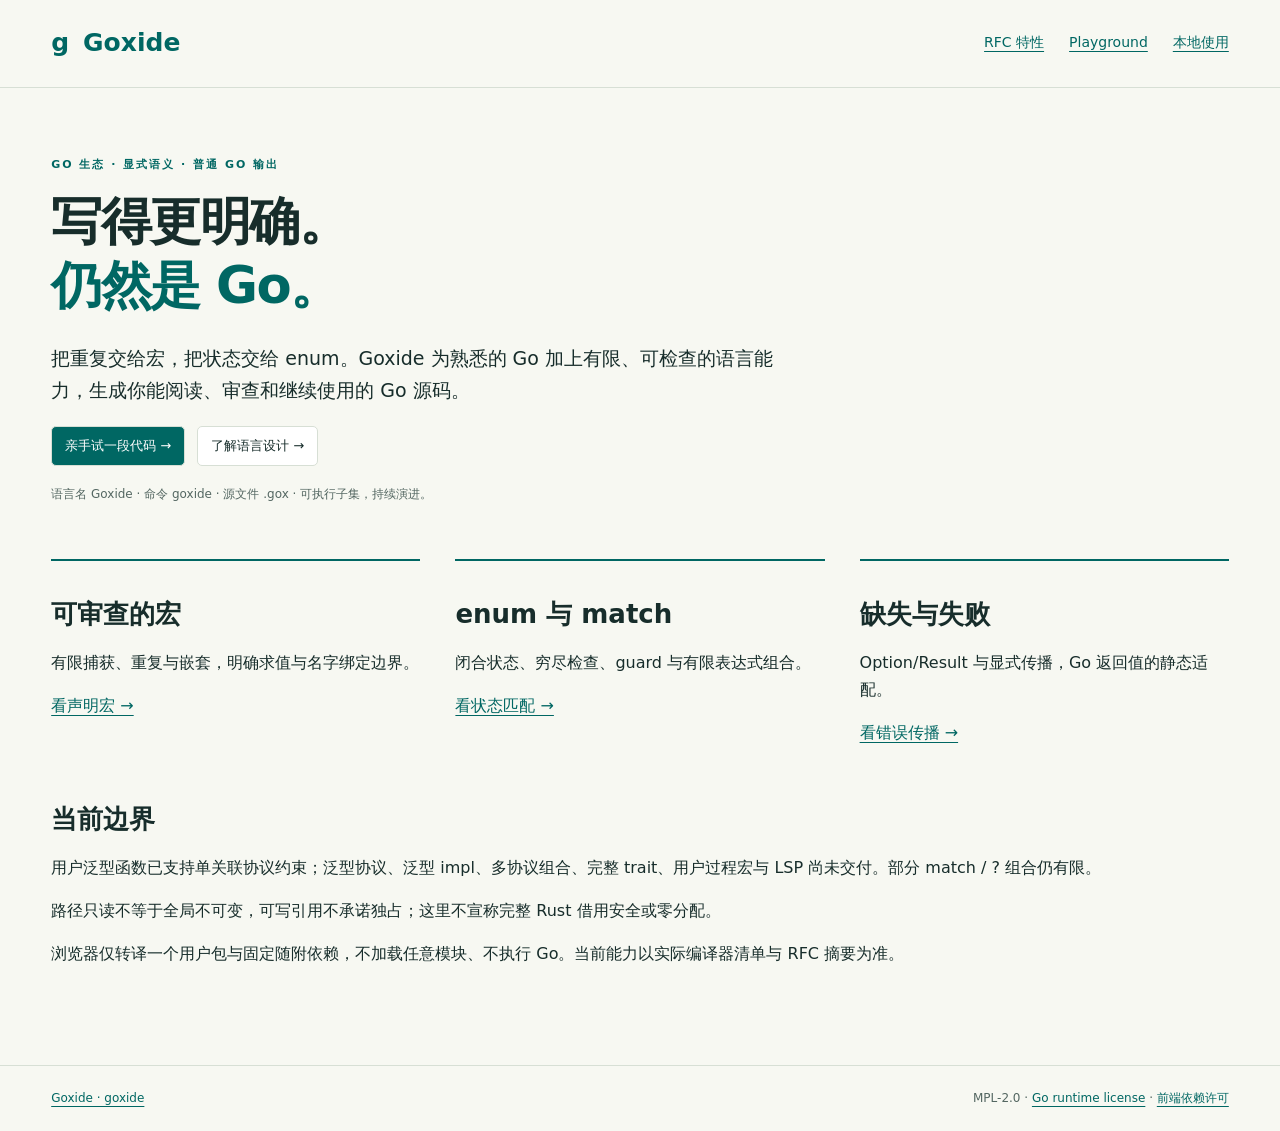
==== commit d3bf0c62: "Publish merged main 38b6e42 with Preact workspace and complete project archives" ====
--- a/index.html
+++ b/index.html
@@ -1,33 +1,4 @@
 <!doctype html>
-<html lang="zh-CN">
-<head>
-<meta charset="utf-8"><meta name="viewport" content="width=device-width,initial-scale=1">
-<title>Goxide · 写得更明确，仍然是 Go</title>
-<meta name="description" content="面向 Go 开发者的 Goxide 语言介绍与本地 WASM Playground：声明宏、enum/match、Option/Result、派生和真实 Go 生成结果。">
-<link rel="icon" type="image/svg+xml" href="data:image/svg+xml,%3Csvg xmlns='http://www.w3.org/2000/svg' viewBox='0 0 40 40'%3E%3Crect width='40' height='40' rx='9' fill='%23006763'/%3E%3Cpath d='M27 12H13v16h14v-8h-8' fill='none' stroke='%23c8ff79' stroke-width='4'/%3E%3C/svg%3E">
-<link rel="stylesheet" href="style.css?site=cf56a52c22acff7a1ab353f86515745b542d6abd"><script src="app.js?site=cf56a52c22acff7a1ab353f86515745b542d6abd" defer></script>
-</head>
-<body>
-<a class="skip" href="#source">跳到源码编辑器</a>
-<header><a class="brand" href="#"><span class="mark">g</span> Goxide <small>LANGUAGE</small></a><nav aria-label="主导航"><a href="#catalog">RFC 特性</a><a href="#playground">Playground ↗</a><a href="#start">本地预览</a><a href="#limits">当前边界</a></nav></header>
-<main>
-<section class="hero"><div><p class="eyebrow">GO 生态 · 显式语义 · 普通 GO 输出</p><h1>写得更明确。<br><em>仍然是 Go。</em></h1><p class="intro">把重复交给宏，把状态交给 enum。<br>Goxide 为熟悉的 Go 加上有限、可检查的语言能力，<br class="desktop">生成你能阅读、审查和继续使用的 Go 源码。</p><div class="actions"><a class="button primary" href="#playground">亲手试一段代码 <span>↗</span></a><a class="text-link" href="#catalog">了解语言设计 ↓</a></div><p class="caption">语言名 Goxide；命令行 goxide；源文件 .gox。<br>当前为可执行子集，持续演进中。</p></div><div class="hero-code"><div class="filebar"><span class="dot"></span> state.gox <span class="pill">闭合状态</span></div><pre><code><span class="kw">enum</span> State {
-    Empty,
-    Count(<span class="ty">int</span>),
-}
-
-<span class="kw">func</span> label(state State) <span class="ty">string</span> {
-    <span class="kw">return match</span> state {
-        State::Count(_) =&gt; <span class="str">"count"</span>,
-        State::Empty =&gt; <span class="str">"empty"</span>,
-    }
-}</code></pre><div class="code-note">.gox <span>→ 真实编译器 →</span> .go</div></div></section>
-<section id="features" class="features"><div class="section-head"><p class="eyebrow">渐进增强，从熟悉的地方开始</p><h2>少一些重复，多一些表达。</h2><p>复用 Go 包与工具链，在需要的位置加入 Goxide。</p></div><div class="cards"><article><span class="number">01 / MACROS</span><h3>可审查的编译期复用</h3><p><code>macro_rules!</code> 支持有限捕获、重复与嵌套。局部绑定与定义点函数绑定减少名字冲突；这不是完整 hygiene 保证；包级/文件 use 的 primitive 名称冲突会给出定义与调用位置诊断。</p><a href="#playground" data-example="macro">看声明宏 →</a></article><article><span class="number">02 / ENUM + MATCH</span><h3>让状态与分支对应</h3><p>闭合 enum 携带数据；<code>match</code> 检查穷尽性，支持 guard 和有限表达式组合。非法 enum 值在使用点拒绝。</p><a href="#playground" data-example="enum">看状态匹配 →</a></article><article><span class="number">03 / OPTION + RESULT</span><h3>显式处理缺失与失败</h3><p><code>Option[T]</code> 与 <code>Result[T,E]</code> 区分不同结果。有限上下文中的 <code>?</code> 传播失败，Go 的 error cause 链可以保留。<code>go_result!</code> / <code>go_result_keep!</code> 显式适配 Go 返回值，按静态签名推导 T/E，并以原错误类型判断 nil。</p><a href="#playground" data-example="result">看错误传播 →</a> · <a href="#playground" data-example="go_result">看 Go 适配 →</a></article><article><span class="number">04 / EXPLICIT DERIVE</span><h3>协议是选择，不是默认</h3><p>显式派生 Default / Debug / Clone、serde::Serialize / serde::Deserialize、PartialEq / Eq 与 Error（thiserror 风格）。<code>.equals</code> 使用已登记的 equality 协议。</p><a href="#playground" data-example="derive">看派生与 JSON →</a></article></div></section>
-<section id="catalog" class="catalog"><div class="section-head"><p class="eyebrow">RFC 特性目录 · 以运行证据标记状态</p><h2>从语言设计，看到今天能做什么。</h2><p>公开摘要按主题组织。每项写明典型用法、当前边界与支持入口；完整 RFC 的设计范围通常大于已经实现的子集。</p></div><div class="catalog-version"><strong>线上编译器</strong><span id="catalog-version">正在核对版本…</span><p>开发中与提案不进入当前 Playground 能力。CLI 多包工程只展示本地验证快照；浏览器只转译，不执行 Go。</p></div><details class="catalog-rules"><summary>如何理解状态与版本？</summary><ul id="catalog-rules"></ul><p>提案＝设计待确认；已确认待实现＝方向确定、当前线上未交付；部分实现＝限定子集有实现，仍有明确缺口；已实现并验证＝仅针对卡片限定的能力。</p><p>研究 RFC 编号单独标记，不与主 RFC 同号条目混淆。开发进度是复核日期的快照，不是实时承诺。</p></details><div class="catalog-controls"><nav id="catalog-topics" aria-label="按特性主题筛选"></nav><div class="catalog-filters"><label>搜索主题或 RFC<input id="catalog-search" type="search" placeholder="例如：0024、serde、Clone" autocomplete="off"></label><label>实现状态<select id="catalog-status"><option value="all">全部状态</option></select></label><label>使用入口<select id="catalog-support"><option value="all">全部入口</option><option value="browser">可在 Playground 转译</option><option value="cli">仅 CLI 工程</option><option value="unavailable">设计 / 开发中</option></select></label><button id="catalog-clear" type="button">清除筛选</button></div></div><p id="catalog-count" role="status" aria-live="polite">正在加载特性目录…</p><p id="catalog-empty" hidden>没有匹配的主题。试试其他关键词，或清除筛选。</p><div id="catalog-items" class="catalog-grid"></div><noscript>特性目录与 Playground 需要 JavaScript。可下载 <a href="examples.json">公开构建清单与特性摘要</a> 阅读内容。</noscript></section>
-<section id="playground" class="playground"><div class="section-head"><p class="eyebrow">真实编译器 · 在你的浏览器中</p><h2>改一行，看 Go 如何生成。</h2><p>Web Worker 内运行 Go WASM 前端。源码留在当前浏览器，不上传到外部编译服务。</p></div><div class="toolbar"><label for="examples">示例</label><select id="examples" disabled><option>正在载入…</option></select><button id="compile" class="primary" disabled>转译 <kbd>Ctrl ↵</kbd></button><button id="reset" disabled>重置示例</button><button id="stop" disabled>中断</button></div><p id="example-description" class="example-description"></p><div class="file-actions"><label for="new-file-name">新增同包文件</label><input id="new-file-name" placeholder="types.gox" maxlength="128" disabled><button id="add-file" disabled>新增文件</button><button id="delete-file" disabled>删除当前文件</button><span id="input-mode"></span></div><p id="file-error" role="alert" hidden></p><div class="editors"><div class="editor"><div id="source-files" class="file-tabs" role="group" aria-label="用户源码文件"></div><div class="filebar"><label id="source-path" for="source">源码 / playground.gox</label><span>可编辑</span></div><textarea id="source" spellcheck="false" autocapitalize="off" autocomplete="off" aria-describedby="editor-help" disabled></textarea></div><div class="editor"><div id="generated-files" class="file-tabs" role="group" aria-label="完整生成 Go 文件"></div><div class="filebar"><label id="output-path" for="output">生成结果 / Go</label><button id="copy" disabled>复制 Go</button></div><textarea id="output" readonly spellcheck="false" aria-label="生成的 Go 源码"></textarea></div></div><div id="status" role="status" aria-live="polite">正在加载示例与编译器…</div><pre id="diagnostic" tabindex="0" aria-label="编译诊断" hidden></pre><p id="editor-help" class="caption">编辑后自动转译；Ctrl / ⌘ + Enter 立即转译。Tab 保持正常键盘导航。同一包最多 16 个 .gox 文件，UTF-8 总计 ≤ 32 KiB；单次编译 10 秒；最多一个 Worker。旧例保留单文件规则；新增文件切换到同包规则，删除回一个文件仍保留同包规则，重置示例可恢复。生成 Go 不会在此运行。</p><details id="dependency-browser"><summary>依赖源码（只读）</summary><p>以下是本次构建随附的固定包源码，展示生成 export data 时选中的完整 Go 源文件，与编译使用相同来源和原生构建视图（不是整个发行包的所有平台/测试/汇编文件）。它们不属于用户包，也不会作为可编辑输入；传递依赖闭包见构建清单。</p><details><summary>项目显式依赖根</summary><p>use 从以下声明选择包，静态路径使用 ::，值成员使用 .。映射来自本项目配置，与 CLI 和 WASM 使用相同内容。</p><p id="dependency-roots-provenance" class="mono"></p><textarea id="dependency-roots-source" readonly spellcheck="false" aria-label="只读项目依赖根"></textarea></details><div class="dependency-selectors"><label>包<select id="dependencies"></select></label><label>文件<select id="dependency-files"></select></label></div><p id="dependency-provenance" class="mono"></p><textarea id="dependency-source" readonly spellcheck="false" aria-label="只读依赖源码"></textarea></details><details><summary>版本、包支持与复现</summary><p id="version"></p><p>直接支持以下包及构建时随附的依赖闭包。其他包会给出诊断；完整闭包记录在 <a href="examples.json">构建清单</a>。仅编辑一个用户包；不提供多包工程、本地模块、文件系统和网络导入。</p><p id="packages" class="mono"></p><p id="library-versions" class="mono"></p><p>WASM 使用同一前端与真实 Go export data；示例右侧由 CLI 生成，并在浏览器重新转译。旧单文件示例与同包示例的 CLI 生成结果保存在构建清单中，可与浏览器转译结果对照。</p></details></section>
-<section id="start" class="start"><div><p class="eyebrow">和现有 GO 工程一起工作</p><h2>浏览器试写，<br>阅读生成结果。</h2><p>在上方 Playground 选择示例，编辑后查看真实生成的 Go。浏览器不会运行这些 Go 代码。</p><p>Default 不改变 Go 零初始化，Clone 不改变普通赋值语义。生成代码中的支持库仍是显式模块依赖。</p></div><div><div class="command"><span>本地预览本站静态资源</span><pre>python3 -m http.server 8080 --bind 127.0.0.1</pre></div><p class="caption">在网站资源目录运行，再打开 http://127.0.0.1:8080 。本站仓库只提供介绍页、示例与浏览器 WASM 产物，不提供完整 CLI 源码或安装包。</p></div></section>
-<section id="projects" class="limits"><p class="eyebrow">CLI 工程能力 · 浏览器外运行</p><h2>从单文件，走向真实工程。</h2><div class="limit-grid"><p><strong>依赖与 feature 一起规划</strong><code>goxide.toml</code> format 2 统一 module、原生 Go 依赖、feature、可选 library 与 bin / example target；<code>goxide.lock</code> 记录真实选版与校验。作者根不再并存 go.mod/go.sum，Go 元数据只生成到受管 target。version / git / path 标识源码；版本依赖沿用 Go MVS、proxy 与校验机制，goxide feature 在实际选中源码上合并。锁文件与缓存支持复现；普通依赖模式的 offline 需要预热缓存，不冻结本地 path 内容。</p><p><strong>构建脚本需要明确授权</strong>CLI 的 host 构建脚本是本机程序，需要项目信任与依赖、helper、tool 的精确许可。所选版本、feature 与脚本身份参与缓存和 target 隔离。脚本没有沙箱；offline 不限制脚本网络。这些能力不在浏览器执行。</p><p><strong>统一 goxide API 入口</strong><code>use</code> / <code>pub use</code> 可聚合类型、常量、函数、变量及当前源图宏。变量仍是原存储，宏保持定义点。普通 Go 的函数与变量应从原实现包访问；独立模块预编译产物尚不能发布宏。</p><p><strong>工程支持有范围</strong>仅显式激活的 manifest 依赖参与 goxide 构建，不自动扫描全部 go.mod 节点。纯 Go 包不能接收 goxide feature；源码与生成元数据不能混为双轨发行。增强构建按模块 DAG 工作，不承诺任意跨模块包交错。</p></div><details><summary>查看真实 CLI 多包示例：源码、生成 Go 与运行输出</summary><p>以下内容在网站构建时由同一版本 CLI 从仓库 <code>examples/reexports</code> 转译并运行。这里仅展示 goxide 文件及其生成结果；快照不含原生 Go 实现与模块配置，因此不是完整可独立运行的项目。它是可复现的静态工程快照；上方 Playground 接受同一个用户包的文件集合；此多包工程仍仅为 CLI 快照。</p><div id="cli-example"></div></details></section>
-<section id="project-snapshots" class="limits"><p class="eyebrow">CLI 验证 · 静态快照</p><h2>工程示例有自己的运行边界。</h2><p>上方 use / pub use 是选定 goxide 文件的快照；下面是最小 feature 工程、普通 Go/vendor 迁入、workspace 与 CLI 参数的真实快照。迁入先 plan、再验证新目录，原文件保持不变；原生 vendor 校验后物化普通本地模块；go.work 迁入显式成员边；旧 format 不自动升级。独立工程物化本地路径并复制根锁，没有 vendor 构建或拆出模式。所有命令输出与诊断来自构建时的本地 CLI，浏览器不运行这些工程。</p><div id="project-examples"></div></section>
-<section id="limits" class="limits"><p class="eyebrow">边界也是语言说明的一部分</p><h2>这不是完整 Rust，也不是全部 MVP。</h2><div class="limit-grid"><p><strong>语法是有限子集</strong>完整 trait、用户过程宏、.gox 用户泛型定义与 LSP 尚未交付。部分 match / ? 表达式组合仍会拒绝。跨模块 Result 的特定循环已消除逐项分配；最终结果仍可分配，不承诺零分配。设计中的能力不等于已经实现支持。</p><p><strong>协议有资格要求</strong>派生不隐式授予所有类型协议。递归 Default、循环容器 equality、手写 Clone / Debug / serde 登记仍有缺口。</p><p><strong>没有完整借用保证</strong>路径只读不等于全局不可变，写引用不承诺独占。这里不宣称完整 Rust 借用安全；复杂别名分析是独立工作。</p><p><strong>浏览器范围小于 CLI</strong>这里只转译同一用户包的 .gox 文件与随附依赖；旧示例保留单文件兼容入口。跨模块恢复、构建视图、测试文件与交叉平台有各自边界，不在此 Playground 的支持范围内。</p></div><p class="caption">本页描述当前已验证的语言子集；构建清单固定实际编译器版本、包支持范围和示例输出。</p></section>
-</main><footer><a class="brand" href="#">Goxide<span class="footer-dot">•</span> goxide</a><span>明确表达，透明生成。<br>MPL-2.0 · <a href="GO-LICENSE.txt">Go runtime license</a></span></footer>
-</body></html>
+<html lang="zh-CN"><head><meta charset="utf-8"><meta name="viewport" content="width=device-width,initial-scale=1"><meta name="description" content="Goxide 语言介绍、RFC 与浏览器 WASM Playground"><link rel="icon" href="data:image/svg+xml,%3Csvg xmlns='http://www.w3.org/2000/svg' viewBox='0 0 32 32'%3E%3Ctext y='25' font-size='28'%3Eg%3C/text%3E%3C/svg%3E"><title>Goxide · 写得更明确，仍然是 Go</title>  <script type="module" crossorigin src="/assets/index-C2EtNTmi.js"></script>
+  <link rel="stylesheet" crossorigin href="/assets/index-CoYMqnpB.css">
+</head><body><div id="root"></div></body></html>
--- a/assets/index-CoYMqnpB.css
+++ b/assets/index-CoYMqnpB.css
@@ -0,0 +1 @@
+:root{--paper:#f7f8f2;--ink:#172d2b;--muted:#546762;--teal:#006763;--lime:#d0f894;--line:#d7dfd5;--mono:ui-monospace,SFMono-Regular,Consolas,monospace}*{box-sizing:border-box}body{background:var(--paper);color:var(--ink);margin:0;font:16px/1.7 system-ui,sans-serif}a{color:var(--teal);text-underline-offset:4px}button,input,select{font:inherit}button,.button{cursor:pointer;border:1px solid var(--line);color:var(--ink);background:#fff;border-radius:5px;padding:8px 13px;font-size:13px;text-decoration:none}button:disabled{opacity:.45;cursor:default}button:focus-visible,a:focus-visible,input:focus-visible,select:focus-visible{outline-offset:3px;outline:3px solid #c27323}.primary,button[aria-pressed=true]{background:var(--teal);color:#fff}.skip{z-index:5;background:var(--lime);padding:10px;position:fixed;top:-100px}.skip:focus{top:0}header,main,footer{max-width:1440px;margin:auto;padding:22px 4%}header{border-bottom:1px solid var(--line);justify-content:space-between;align-items:center;gap:20px;display:flex}.brand{align-items:center;gap:14px;font-size:25px;font-weight:750;text-decoration:none;display:flex}header nav{gap:25px;font-size:14px;display:flex}nav a[aria-current=page]{color:var(--teal);background:#e7eedf;font-weight:700}main{outline:none;min-height:65vh}main>section{min-width:0;padding:35px 0 60px}h1{letter-spacing:-1.5px;margin:15px 0 25px;font-size:clamp(30px,4vw,52px);line-height:1.25}h1 em{color:var(--teal);font-style:normal}h2{margin:35px 0 14px;font-size:26px;line-height:1.4}h3{margin:25px 0 12px;font-size:20px}.eyebrow{color:var(--teal);letter-spacing:2px;font-size:11px;font-weight:750}.intro{max-width:750px;font-size:19px}.caption,.provenance{color:var(--muted);overflow-wrap:anywhere;font-size:12px}.toolbar{flex-wrap:wrap;align-items:center;gap:12px;margin:18px 0;display:flex}.toolbar label{align-items:center;gap:8px;font-size:13px;display:flex}input,select{border:1px solid var(--line);background:#fff;border-radius:5px;max-width:380px;padding:8px;font-size:13px}.language-topics{grid-template-columns:repeat(3,1fr);gap:35px;margin:55px 0;display:grid}.language-topics>div{border-top:2px solid var(--teal)}.dual-editor{grid-template-columns:minmax(0,1fr) minmax(0,1fr);gap:14px;display:grid}.dual-editor>div{min-width:0}.dual-editor[data-layout=source],.dual-editor[data-layout=result],.dual-editor[data-layout=vertical]{grid-template-columns:minmax(0,1fr)}.dual-editor[data-layout=source]>.result-panel,.dual-editor[data-layout=result]>.source-panel{display:none}.file-view{border:1px solid var(--line);background:#fff;border-radius:7px;min-width:0;margin:16px 0;overflow:hidden}.view-toolbar{background:#eef2e9;align-items:center;gap:12px;padding:7px 10px;font-size:12px;display:flex}.view-toolbar>span{color:var(--muted);margin-left:auto}.view-toolbar button{padding:4px 8px;font-size:11px}.view-body{grid-template-columns:minmax(110px,23%) minmax(0,1fr);display:grid}.view-body.collapsed{grid-template-columns:minmax(0,1fr)}.file-tree{border-right:1px solid var(--line);max-height:550px;padding:8px;overflow:auto}.file-tree p{font:10px var(--mono);color:var(--muted);overflow-wrap:anywhere}.file-tree button{text-align:left;overflow-wrap:anywhere;width:100%;font:11px var(--mono);margin:3px 0;padding:6px;display:block}.file-pane{min-width:0}.file-tabs{background:#f6f8f0;gap:4px;padding:7px;display:flex;overflow:auto}.file-tabs button{white-space:nowrap;font:12px var(--mono);padding:5px 9px}.filebar{border-bottom:1px solid var(--line);font:11px var(--mono);flex-wrap:wrap;align-items:center;gap:8px;min-height:44px;padding:8px;display:flex}.filebar>span:first-child{overflow-wrap:anywhere;flex:1}.filebar button{padding:4px 8px;font-size:11px}.monaco-host{width:100%;min-width:0;height:460px}.loading,.empty{color:var(--muted);padding:25px}#status{color:var(--teal);font-size:13px}#status[data-state=error],#file-error{color:#a03924}pre{white-space:pre-wrap;overflow-wrap:anywhere;font:13px/1.7 var(--mono);background:#e9eee3;padding:17px}#diagnostic{color:#76261a;background:#fff0e8;border-left:3px solid #a03924}.rfc-browser{grid-template-columns:250px minmax(0,1fr);gap:35px;display:grid}.rfc-browser article{min-width:0}.rfc-browser article>h2{margin-top:0}#rfc-list{border-right:1px solid var(--line);padding-right:15px}#rfc-list a{border-bottom:1px solid var(--line);overflow-wrap:anywhere;padding:12px;font-size:13px;text-decoration:none;display:block}#rfc-list small{color:var(--muted);margin-top:6px;display:block}#project-examples>div{border-top:1px solid var(--line);margin-top:45px}footer{border-top:1px solid var(--line);color:var(--muted);justify-content:space-between;gap:15px;font-size:12px;display:flex}[hidden]{display:none!important}@media (width<=850px){header{flex-wrap:wrap}.dual-editor[data-layout=horizontal],.rfc-browser,.language-topics{grid-template-columns:minmax(0,1fr)}#rfc-list{border:1px solid var(--line);max-height:260px;padding:0;overflow:auto}.toolbar label{flex-wrap:wrap}input,select{max-width:100%}footer{flex-wrap:wrap}.view-body{grid-template-columns:100px minmax(0,1fr)}}.tabs-row{background:#f6f8f0;gap:6px;min-width:0;padding:7px;display:flex}.tabs-row>.file-tabs{background:0 0;flex:1;min-width:0;padding:0}.tabs-row>.new-file{flex-shrink:0;padding:5px 8px;font-size:11px}
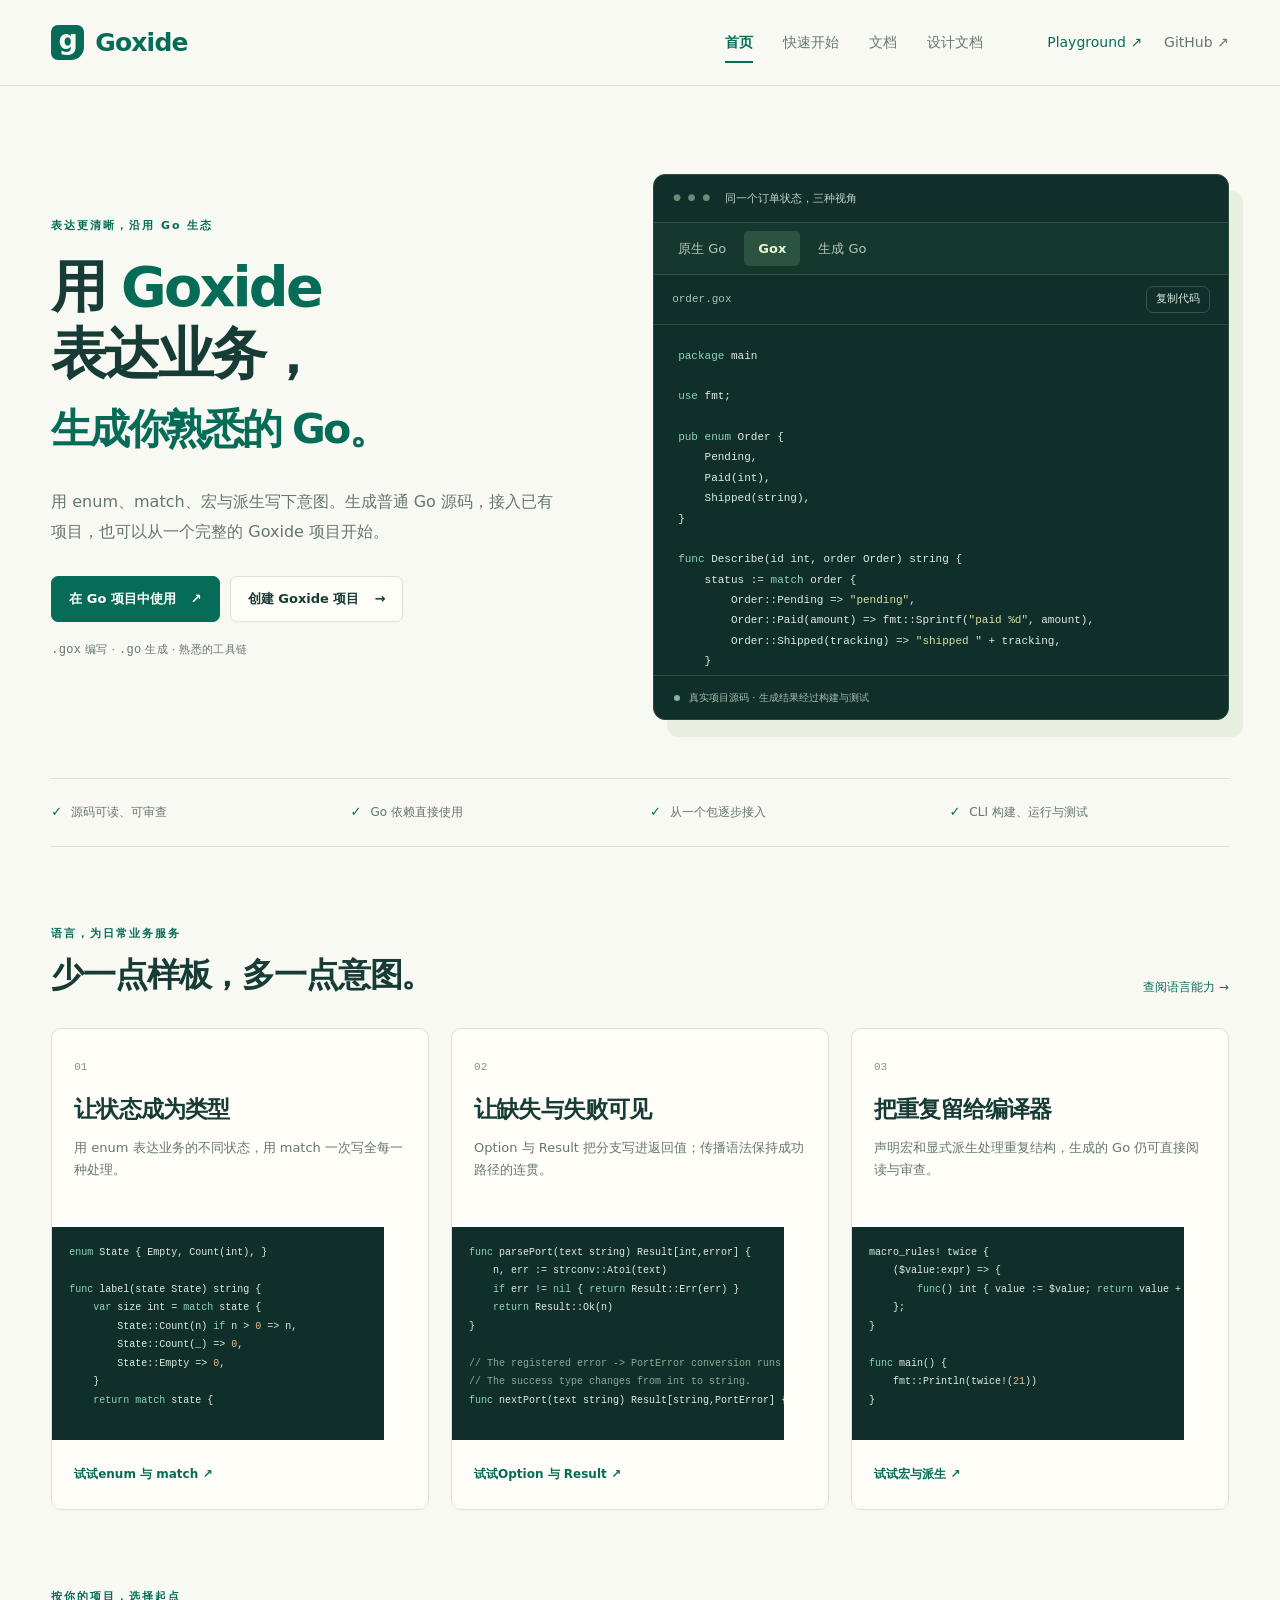
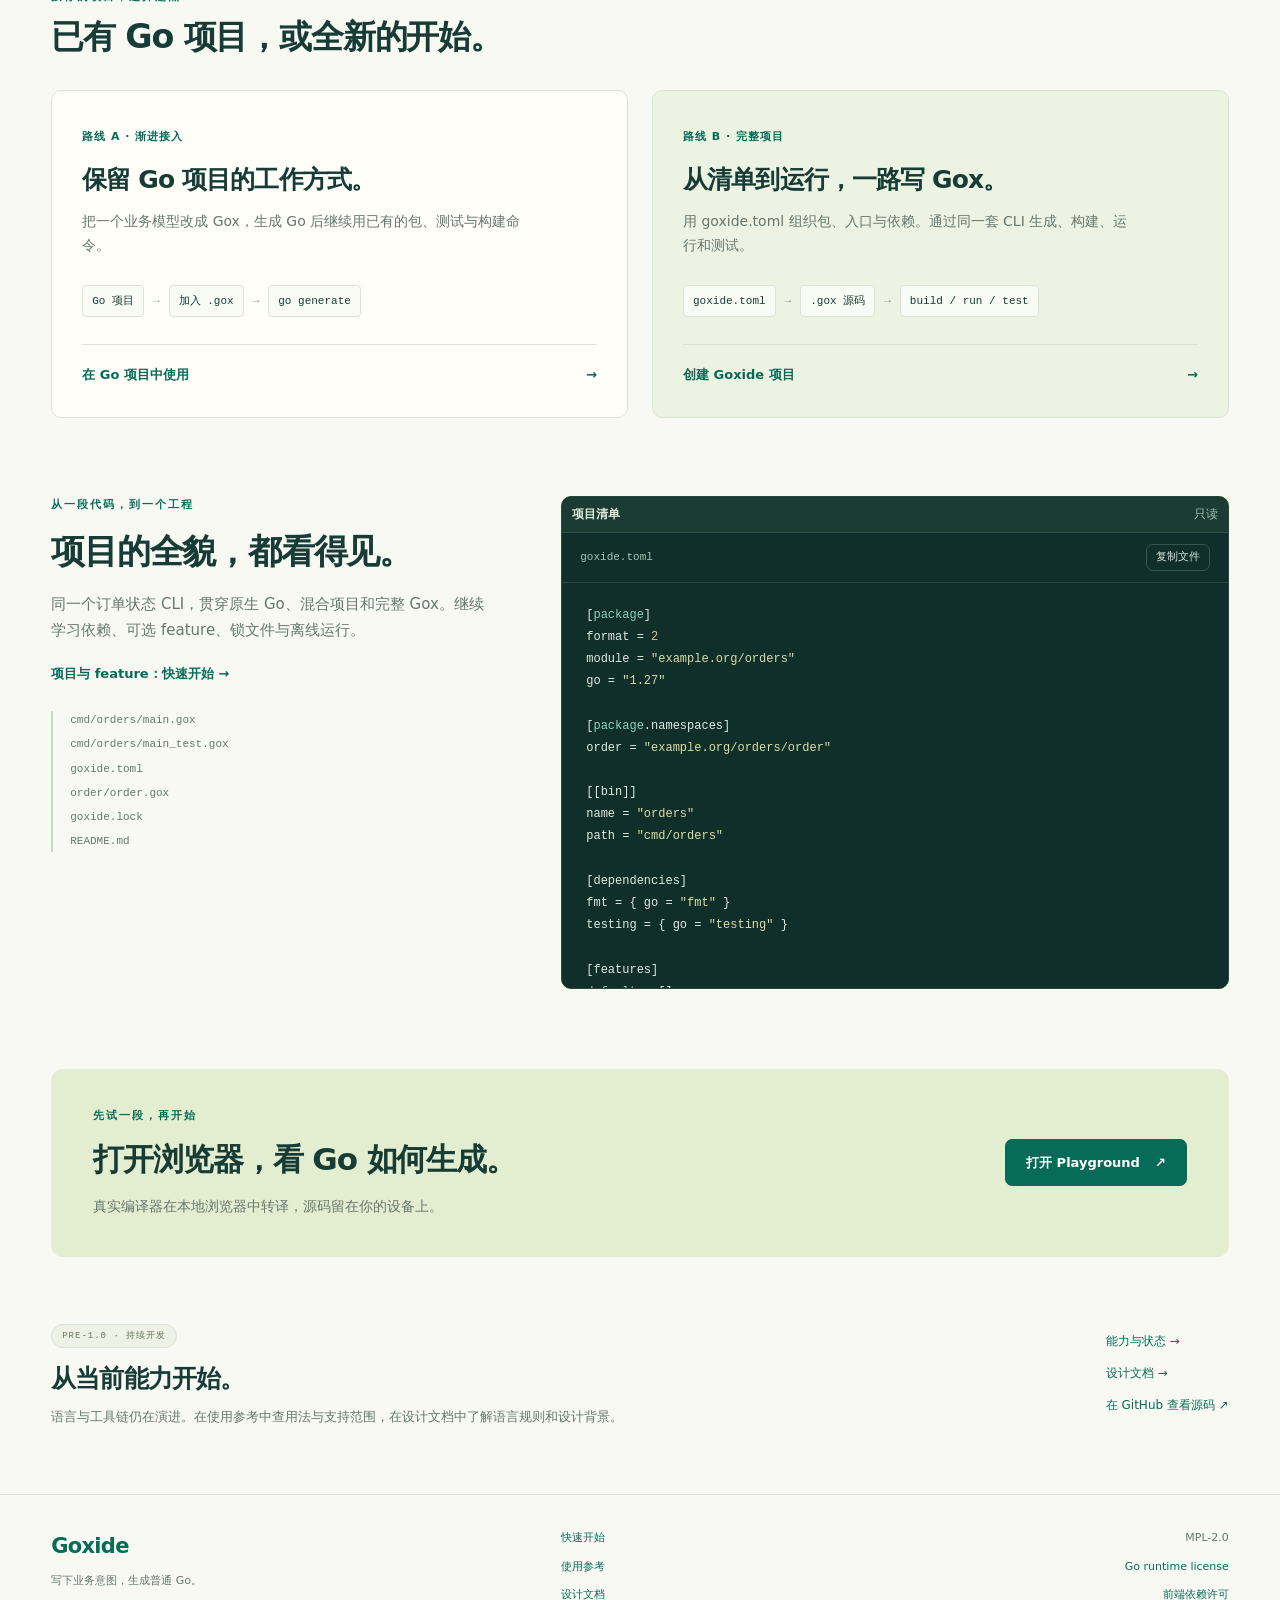
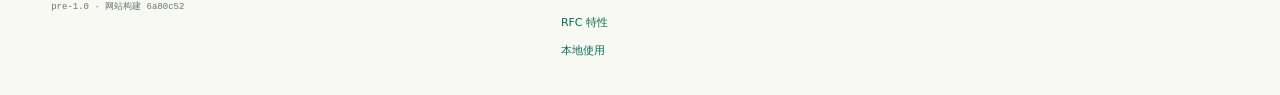
==== commit eb505bed: "Publish quickstart projects and language design reference" ====
--- a/index.html
+++ b/index.html
@@ -1,4 +1,4 @@
 <!doctype html>
-<html lang="zh-CN"><head><meta charset="utf-8"><meta name="viewport" content="width=device-width,initial-scale=1"><meta name="description" content="Goxide 语言介绍、RFC 与浏览器 WASM Playground"><link rel="icon" href="data:image/svg+xml,%3Csvg xmlns='http://www.w3.org/2000/svg' viewBox='0 0 32 32'%3E%3Ctext y='25' font-size='28'%3Eg%3C/text%3E%3C/svg%3E"><title>Goxide · 写得更明确，仍然是 Go</title>  <script type="module" crossorigin src="/assets/index-C2EtNTmi.js"></script>
-  <link rel="stylesheet" crossorigin href="/assets/index-CoYMqnpB.css">
+<html lang="zh-CN"><head><meta charset="utf-8"><meta name="viewport" content="width=device-width,initial-scale=1"><meta name="description" content="用 Goxide 表达业务，生成你熟悉的 Go。学习渐进接入、完整 Gox 项目、包管理与 feature。"><link rel="icon" href="data:image/svg+xml,%3Csvg xmlns='http://www.w3.org/2000/svg' viewBox='0 0 32 32'%3E%3Ctext y='25' font-size='28'%3Eg%3C/text%3E%3C/svg%3E"><title>Goxide · 用 Goxide 表达业务，生成你熟悉的 Go</title>  <script type="module" crossorigin src="/assets/index-D90yCxRX.js"></script>
+  <link rel="stylesheet" crossorigin href="/assets/index-eGLVN8Cb.css">
 </head><body><div id="root"></div></body></html>
--- a/assets/index-eGLVN8Cb.css
+++ b/assets/index-eGLVN8Cb.css
@@ -0,0 +1 @@
+:root{--paper:#f8f9f3;--surface:#fffef9;--ink:#173b35;--muted:#65776e;--teal:#076c57;--teal-dark:#055541;--mint:#e8f1df;--lime:#d9efb5;--line:#dce3d6;--code:#102e2a;--mono:ui-monospace, SFMono-Regular, Menlo, Consolas, monospace}*{box-sizing:border-box}html{scroll-padding-top:108px}body{background:var(--paper);color:var(--ink);margin:0;font:16px/1.75 -apple-system,BlinkMacSystemFont,Segoe UI,system-ui,sans-serif}a{color:var(--teal);text-underline-offset:4px}a:hover{color:var(--teal-dark)}button,input,select{font:inherit}button,.button{cursor:pointer;border:1px solid var(--line);background:var(--surface);color:var(--ink);border-radius:7px;padding:9px 14px;font-size:13px;line-height:1.5;text-decoration:none}button:hover,.button:hover{border-color:#91b29c}button:disabled{opacity:.45;cursor:default}button:focus-visible,a:focus-visible,input:focus-visible,select:focus-visible,summary:focus-visible,pre:focus-visible,[tabindex="0"]:focus-visible{outline-offset:3px;outline:3px solid #bf782e}.primary,button[aria-pressed=true]{background:var(--teal);color:#fff;border-color:var(--teal)}.primary:hover{background:var(--teal-dark);color:#fff}.button{justify-content:center;align-items:center;gap:15px;font-weight:650;display:inline-flex}input,select{border:1px solid var(--line);background:var(--surface);border-radius:6px;max-width:380px;padding:8px;font-size:13px}code{font-family:var(--mono);font-size:.88em}p{margin:0 0 16px}h1,h2,h3,h4{letter-spacing:-.035em;font-weight:700;line-height:1.35}h1{margin:12px 0 25px;font-size:clamp(32px,3.7vw,50px)}h2{margin:35px 0 16px;font-size:28px}h3{margin:25px 0 13px;font-size:21px}h4{margin:25px 0 12px;font-size:17px}pre{white-space:pre-wrap;overflow-wrap:anywhere;max-width:100%;font:13px/1.7 var(--mono);background:#e9eee3;padding:18px}[hidden]{display:none!important}.sr-only{clip:rect(0, 0, 0, 0);white-space:nowrap;border:0;width:1px;height:1px;margin:-1px;padding:0;position:absolute;overflow:hidden}.skip{z-index:100;background:var(--lime);padding:10px 16px;position:fixed;top:-100px;left:15px}.skip:focus{top:10px}.site-header,main,.site-footer{max-width:1440px;margin:auto;padding:24px 4%}.site-header{z-index:40;border-bottom:1px solid var(--line);background:var(--paper);justify-content:space-between;align-items:center;gap:32px;display:flex;position:sticky;top:0}.brand{letter-spacing:-.8px;align-items:center;gap:11px;font-size:25px;font-weight:780;line-height:1;text-decoration:none;display:inline-flex}.brand-mark{background:var(--teal);width:33px;height:35px;color:var(--paper);border-radius:7px 7px 13px;place-items:center;padding-bottom:5px;font-size:27px;display:grid}.site-header nav{align-items:center;gap:64px;font-size:14px;display:flex}.primary-navigation,.secondary-navigation{align-items:center;gap:30px;display:flex}.site-header nav a{color:var(--muted);white-space:nowrap;padding:6px 0;text-decoration:none}.site-header nav a[aria-current=page]{color:var(--teal);box-shadow:0 2px var(--teal);font-weight:700}.secondary-navigation{gap:22px}.secondary-navigation a:first-child{color:var(--teal)}main{outline:none;min-height:65vh}main>section{min-width:0;padding:32px 0 64px}.eyebrow{color:var(--teal);letter-spacing:2px;margin-bottom:15px;font-size:11px;font-weight:750;line-height:1.6}.caption,.provenance{color:var(--muted);overflow-wrap:anywhere;font-size:12px}.intro,.page-intro{color:var(--muted);max-width:820px;font-size:18px}.loading,.empty,.content-loading{color:var(--muted);padding:28px}.content-loading{border:1px dashed var(--line);border-radius:10px;align-self:start}.status-dot{background:#80b897;border-radius:50%;flex:none;width:6px;height:6px;display:inline-block}.toolbar{flex-wrap:wrap;align-items:center;gap:12px;margin:18px 0;display:flex}.toolbar label{align-items:center;gap:8px;font-size:13px;display:flex}.code-source{background:var(--code);color:#dfece3;font:12px/1.85 var(--mono);white-space:pre;overflow-wrap:normal;tab-size:4;max-height:620px;margin:0;padding:21px 24px;overflow:auto}.code-source code{font:inherit}.token-comment{color:#8ea99a}.token-string{color:#d9dfa5}.token-number{color:#e7bb8c}.token-keyword{color:#8bd4bb}.code-tabs{border-bottom:1px solid var(--line);gap:4px;min-width:0;padding:8px 10px;display:flex;overflow-x:auto}.code-tabs button{white-space:nowrap;color:var(--muted);background:0 0;border:0;border-radius:5px;padding:8px 14px;font-size:13px}.code-tabs button[aria-selected=true]{color:var(--teal);background:var(--mint);font-weight:700}.copy-control{flex:none;align-items:center;gap:7px;display:inline-flex}.copy-control button{padding:4px 9px;font-size:11px}.copy-status{font:10px/1.4 system-ui,sans-serif}.readonly-filebar{font:11px/1.5 var(--mono);color:#a8c2b5;border-bottom:1px solid #2c4840;justify-content:space-between;align-items:center;gap:12px;min-width:0;padding:11px 18px;display:flex}.readonly-filebar>span:first-child{overflow-wrap:anywhere;min-width:0}.readonly-filebar button{color:#d9e6da;background:0 0;border-color:#35564a}.file-view.readonly-view{background:var(--code);color:#dfece3;border-color:#25483c;border-radius:10px}.readonly-view .view-toolbar{color:#dfebdd;background:#1b3c32;border-bottom:1px solid #315145}.readonly-view .view-toolbar>span{color:#a8c2b5}.readonly-view .view-toolbar button{color:#dfece3;background:0 0;border-color:#4a6658}.readonly-view .empty{color:#afc2b7}.readonly-body.with-tree{grid-template-columns:minmax(145px,26%) minmax(0,1fr);display:grid}.readonly-pane{min-width:0}.readonly-tree{border-right:1px solid #315145;max-height:560px;padding:12px 9px;overflow:auto}.readonly-tree button{color:#b1c6b9;text-align:left;width:100%;font:11px/1.6 var(--mono);overflow-wrap:anywhere;background:0 0;border:0;border-radius:4px;padding:7px 9px;display:block}.readonly-tree button[aria-pressed=true]{color:#fff;background:#2b5442}.readonly-view .code-tabs,.hero-code .code-tabs{background:#16372e;border-color:#315145}.readonly-view .code-tabs button,.hero-code .code-tabs button{color:#b1c6b9}.readonly-view .code-tabs button[aria-selected=true],.hero-code .code-tabs button[aria-selected=true]{color:#e6f7cf;background:#2c5341}main>.home-page{padding-top:44px;padding-bottom:10px}.hero{grid-template-columns:minmax(0,1fr) minmax(0,1.07fr);align-items:center;gap:clamp(30px,5vw,76px);padding:20px 0 58px;display:grid}.hero-copy{min-width:0}.hero h1{letter-spacing:-.05em;margin:20px 0 27px;font-size:clamp(40px,4.35vw,62px);line-height:1.2}.hero h1>span{color:var(--teal)}.hero h1 .hero-verb{color:inherit;white-space:nowrap}.hero h1 em{color:var(--teal);margin-top:12px;font-size:.74em;font-style:normal;line-height:1.45;display:block}.hero-description{color:var(--muted);max-width:510px;font-size:16px;line-height:1.9}.hero-actions{flex-wrap:wrap;gap:10px;margin:29px 0 18px;display:flex}.hero-actions .button{padding:12px 17px}.hero-note{color:var(--muted);letter-spacing:.3px;font-size:11px}.hero-note code{font-size:12px}.hero-code{background:var(--code);border:1px solid #2b4c3a;border-radius:12px;min-width:0;overflow:hidden;box-shadow:14px 17px #e8eee0}.code-window-title{color:#c1d2c4;border-bottom:1px solid #315145;align-items:center;gap:13px;padding:14px 19px;font-size:11px;display:flex}.window-dots{color:#6c8b70;letter-spacing:2px;font-size:9px}.hero-code .code-source{height:350px;font-size:11px}.hero-code .loading{color:#bbd0bd;height:390px}.code-window-caption{color:#a5bea8;border-top:1px solid #315145;align-items:center;gap:9px;padding:13px 20px;font-size:10px;display:flex}.proof-strip{border-top:1px solid var(--line);border-bottom:1px solid var(--line);color:var(--muted);grid-template-columns:repeat(4,1fr);gap:20px;padding:22px 0;font-size:12px;display:grid}.proof-strip span{align-items:center;gap:9px;display:flex}.proof-strip span:before{content:"✓";color:var(--teal);font-size:13px}.home-section{padding:78px 0 0}.section-heading{justify-content:space-between;align-items:flex-end;gap:25px;margin-bottom:30px;display:flex}.section-heading h2{margin:6px 0 0;font-size:clamp(27px,2.6vw,35px)}.section-heading .eyebrow{margin-bottom:10px}.section-heading>a{white-space:nowrap;font-size:12px;text-decoration:none}.capability-grid{grid-template-columns:repeat(3,minmax(0,1fr));gap:22px;display:grid}.capability-card{border:1px solid var(--line);background:var(--surface);border-radius:10px;min-width:0;padding:22px}.card-number{font:11px var(--mono);color:#829781}.capability-card h3{margin:15px 0 12px;font-size:23px}.capability-card p{color:var(--muted);min-height:68px;font-size:13px}.capability-card .code-source{height:213px;margin:22px -22px 19px;padding:17px;font-size:10px}.capability-card>a{font-size:12px;font-weight:650;text-decoration:none}.workflow-grid{grid-template-columns:repeat(2,minmax(0,1fr));gap:24px;display:grid}.workflow-card{background:var(--surface);border:1px solid var(--line);color:var(--ink);border-radius:10px;padding:30px;text-decoration:none;display:block}.workflow-card:hover{border-color:#94b297}.workflow-card.tinted{background:#edf3e3}.workflow-label{color:var(--teal);letter-spacing:1px;font-size:11px;font-weight:650}.workflow-card h3{margin:14px 0 12px;font-size:25px}.workflow-card p{color:var(--muted);max-width:450px;font-size:14px}.workflow-chain{font:11px/1.5 var(--mono);flex-wrap:wrap;align-items:center;gap:9px;margin:27px 0;display:flex}.workflow-chain span{border:1px solid var(--line);background:#f9fbf5;border-radius:4px;padding:7px 9px}.workflow-chain b{color:#849c82}.workflow-card>strong{border-top:1px solid var(--line);color:var(--teal);justify-content:space-between;padding-top:19px;font-size:13px;display:flex}.project-preview{grid-template-columns:minmax(0,.8fr) minmax(0,1.2fr);align-items:start;gap:65px;display:grid}.project-preview h2{margin-top:12px;font-size:34px}.project-preview p:not(.eyebrow){color:var(--muted);font-size:15px}.project-preview .readonly-view{margin:0}.project-preview .code-source{max-height:405px}.text-link{font-size:13px;font-weight:600;text-decoration:none}.project-file-list{color:var(--muted);border-left:2px solid #cbdabd;flex-direction:column;gap:5px;margin-top:24px;padding-left:17px;display:flex}.project-file-list code{overflow-wrap:anywhere;font-size:11px}.try-banner{background:#e3edcf;border-radius:12px;justify-content:space-between;align-items:center;gap:30px;margin-top:80px;padding:38px 42px;display:flex}.try-banner h2{margin:8px 0 13px;font-size:31px}.try-banner p:last-child{color:var(--muted);margin:0;font-size:14px}.try-banner .button{flex:none;padding:13px 20px}.home-status{justify-content:space-between;align-items:center;gap:45px;padding:62px 0 32px;display:flex}.status-pill{font:9px/1.6 var(--mono);letter-spacing:1px;color:#647957;border:1px solid var(--line);background:#edf1e6;border-radius:20px;padding:4px 10px;display:inline-block}.home-status h2{margin:14px 0 10px;font-size:25px}.home-status p{color:var(--muted);margin-bottom:0;font-size:13px}.home-status>div:last-child{flex-direction:column;flex:none;gap:11px;display:flex}.home-status a{font-size:12px;text-decoration:none}.learn-page{grid-template-columns:222px minmax(0,1fr);gap:50px;display:grid}.section-sidebar{min-width:0}.section-sidebar .sidebar-content{max-height:calc(100vh - 145px);padding-right:14px;position:sticky;top:114px;overflow-y:auto}.sidebar-toggle{display:none}.sidebar-title{margin:6px 0 3px;font-size:14px;font-weight:700}.sidebar-caption{color:var(--muted);margin-bottom:27px;font-size:12px}.tutorial-sidebar nav{flex-direction:column;gap:9px;display:flex}.tutorial-sidebar nav a{color:var(--muted);border-left:2px solid #0000;border-radius:0 6px 6px 0;align-items:flex-start;gap:10px;padding:12px 10px;font-size:12px;line-height:1.65;text-decoration:none;display:flex}.tutorial-sidebar nav a[aria-current=step]{color:var(--teal);border-color:var(--teal);background:var(--mint);font-weight:650}.step-number{font:10px/2 var(--mono);opacity:.7}.sidebar-help{border-top:1px solid var(--line);color:var(--muted);flex-direction:column;gap:7px;margin:28px 0 5px;padding:20px 9px 0;font-size:11px;display:flex}.sidebar-help a{font-size:11px;text-decoration:none}.tutorial-content,.docs-article{min-width:0}.page-kicker{justify-content:space-between;align-items:center;gap:15px;display:flex}.page-kicker .eyebrow{margin:0}.page-kicker>a{font-size:11px;text-decoration:none}.tutorial-content h1{margin-top:18px;font-size:clamp(30px,3vw,43px)}.tutorial-actions{flex-wrap:wrap;align-items:center;gap:18px;margin:27px 0 32px;display:flex}.verified-note{color:var(--muted);align-items:center;gap:8px;font-size:10px;display:flex}.preset-panel{background:#edf3e6;border:1px solid #ceddc2;border-radius:9px;margin:0 0 28px;padding:22px}.preset-heading{justify-content:space-between;align-items:flex-start;gap:20px;display:flex}.preset-heading h2{margin:0 0 7px;font-size:19px}.preset-heading p{color:var(--muted);font-size:12px}.preset-heading>a{flex:none;font-size:11px;text-decoration:none}.preset-options{flex-wrap:wrap;gap:8px;display:flex}.preset-options button{padding:8px 12px;font-size:12px}.preset-facts{grid-template-columns:repeat(2,minmax(0,1fr));gap:12px;margin:18px 0;font-size:11px;display:grid}.preset-facts dt{color:var(--muted);margin-bottom:6px}.preset-facts dd{flex-wrap:wrap;gap:6px;margin:0;display:flex}.preset-facts code{border:1px solid var(--line);overflow-wrap:anywhere;background:#f7faf2;border-radius:4px;padding:3px 7px;font-size:10px}.preset-command{border-top:1px solid #d6e1ca;justify-content:space-between;align-items:center;gap:15px;padding-top:16px;display:flex}.preset-command>code{overflow-wrap:anywhere;font-size:11px}.tutorial-workbench{border:1px solid var(--line);background:var(--surface);border-radius:10px;min-width:0;overflow:hidden}.tutorial-workbench>.code-tabs{padding:10px}.tutorial-workbench>[role=tabpanel]{padding:15px}.tutorial-workbench .readonly-view{margin:0}.content-note{color:var(--muted);margin:0;padding:24px;font-size:14px}.tutorial-output{padding:3px 8px 8px}.tutorial-output h2{margin:12px 0;font-size:19px}.command-card{background:var(--code);color:#deebdd;border:1px solid #315145;border-radius:7px;margin:15px 0;overflow:hidden}.command-bar{border-bottom:1px solid #315145;justify-content:space-between;align-items:center;gap:12px;padding:13px 16px;display:flex}.command-bar>code{overflow-wrap:anywhere;font-size:11px}.command-bar .copy-control button{color:#deebdd;background:0 0;border-color:#4a6658}.command-success{color:#a6bcaa;margin:0;padding:16px;font-size:11px}.validation-commands{margin-top:22px;font-size:12px}.validation-commands summary{cursor:pointer;color:var(--teal);padding:8px 0}.run-preview{border:1px solid var(--line);border-radius:9px;margin-top:26px;overflow:hidden}.run-preview>div{background:#edf2e6;justify-content:space-between;align-items:center;gap:10px;padding:13px 20px;display:flex}.run-preview h2{margin:0;font-size:14px}.run-preview>div>span{color:var(--muted);font-size:10px}.run-preview .code-source{max-height:230px;font-size:11px}.run-preview>button{color:var(--teal);background:0 0;border:0;margin:10px 15px;font-size:11px}.tutorial-next-steps{justify-content:space-between;align-items:center;gap:30px;margin:34px 0;display:flex}.tutorial-next-steps h2{margin:0 0 9px;font-size:19px}.tutorial-next-steps p{color:var(--muted);max-width:560px;margin:0;font-size:12px}.tutorial-next-steps>a{flex:none;font-size:11px}.step-pagination{border-top:1px solid var(--line);grid-template-columns:repeat(2,minmax(0,1fr));gap:25px;padding-top:23px;display:grid}.step-pagination a{flex-direction:column;gap:6px;text-decoration:none;display:flex}.step-pagination a:last-child{text-align:right;align-items:flex-end}.step-pagination small{color:var(--muted);font-size:10px}.step-pagination strong{font-size:12px}.docs-page{grid-template-columns:220px minmax(0,1fr) 170px;gap:38px;display:grid}.docs-sidebar .sidebar-content{padding-right:14px}.reader-title{margin:2px 0 4px;font-size:14px;font-weight:700}.reader-caption{color:var(--muted);margin-bottom:17px;font-size:10px}.docs-search{border:1px solid var(--line);background:var(--surface);color:var(--muted);border-radius:7px;align-items:center;gap:7px;margin:2px 0 25px;padding:7px 10px;display:flex}.docs-search input{background:0 0;border:0;outline:none;width:100%;min-width:0;padding:0;font-size:12px}.docs-search:focus-within{outline-offset:2px;outline:2px solid #bf782e}.docs-search input:focus-visible{outline:none}.docs-search kbd{font:9px/1.6 var(--mono);border:1px solid var(--line);white-space:nowrap;border-radius:3px;padding:1px 3px}.search-count{color:var(--muted);margin-top:-12px;font-size:11px}.docs-category{margin-bottom:22px}.docs-category h2{letter-spacing:.7px;color:#788776;margin:0 0 8px;font-size:11px}.docs-category a{color:var(--muted);border-left:2px solid #0000;border-radius:0 4px 4px 0;padding:7px 10px;font-size:12px;line-height:1.6;text-decoration:none;display:block}.docs-category a[aria-current=page]{color:var(--teal);background:var(--mint);border-color:var(--teal);font-weight:650}.docs-article>.eyebrow{margin-top:2px}.docs-article>h1{margin:12px 0 32px;font-size:36px;line-height:1.35}.design-reading-note{color:#50664e;background:#edf3e5;border-left:3px solid #8eae76;border-radius:0 6px 6px 0;margin:-6px 0 27px;padding:15px 18px;font-size:12px;line-height:1.8}.markdown-content{overflow-wrap:anywhere;font-size:14px;line-height:1.95}.markdown-content>p:first-child{color:var(--muted);font-size:16px}.markdown-content h2{border-bottom:1px solid var(--line);margin:38px 0 17px;padding-bottom:12px;scroll-margin-top:108px;font-size:23px}.markdown-content h3{margin-top:29px;scroll-margin-top:108px;font-size:18px}.markdown-content h4{scroll-margin-top:108px}.markdown-content p{margin-bottom:17px}.markdown-content p code,.markdown-content li code,.markdown-content td code,.markdown-content th code{color:#305a40;background:#eaf0e1;border-radius:3px;padding:2px 5px;font-size:.85em}.markdown-content li{margin-bottom:6px;padding-left:2px}.markdown-content ul,.markdown-content ol{padding-left:23px}.markdown-content li p{margin:0}.markdown-content li ul,.markdown-content li ol{margin:8px 0}.markdown-content blockquote{color:#50664e;background:#eef3e5;border-left:3px solid #8eae76;margin:25px 0;padding:17px 22px}.markdown-content blockquote p:last-child{margin:0}.markdown-content hr{border:0;border-top:1px solid var(--line);margin:28px 0}.heading-anchor{color:#819879;opacity:0;margin-left:10px;font-size:.8em;text-decoration:none}.markdown-content :is(h2,h3,h4,h5,h6):hover .heading-anchor,.heading-anchor:focus-visible{opacity:1}.markdown-code{background:var(--code);border:1px solid #315145;border-radius:8px;margin:23px 0;overflow:hidden}.markdown-code .code-source{font-size:11px}.table-scroll{border:1px solid var(--line);border-radius:6px;max-width:100%;margin:23px 0;overflow:auto}.table-scroll table{border-collapse:collapse;width:100%;min-width:560px;font-size:12px}.table-scroll th{background:#eef2e6;font-size:11px}.table-scroll th,.table-scroll td{border-bottom:1px solid var(--line);text-align:left;vertical-align:top;padding:11px 13px}.table-scroll tr:last-child td{border-bottom:0}.table-scroll td{min-width:100px}.docs-toc>div{border-left:1px solid var(--line);max-height:calc(100vh - 150px);padding-left:19px;position:sticky;top:116px;overflow-y:auto}.docs-toc p{letter-spacing:1px;color:var(--muted);margin-bottom:12px;font-size:10px}.docs-toc nav,.inline-toc nav{flex-direction:column;gap:10px;display:flex}.docs-toc nav a,.inline-toc nav a{color:var(--muted);overflow-wrap:anywhere;font-size:11px;line-height:1.6;text-decoration:none}.docs-toc nav a:hover,.inline-toc nav a:hover{color:var(--teal)}.docs-toc nav a.nested,.inline-toc nav a.nested{padding-left:9px}.back-to-top{margin-top:25px;font-size:10px;text-decoration:none;display:block}.inline-toc{display:none}.docs-bottom{border-top:1px solid var(--line);justify-content:space-between;gap:20px;margin-top:45px;padding-top:22px;font-size:11px;display:flex}.missing-content h1{font-size:31px}.dual-editor{grid-template-columns:minmax(0,1fr) minmax(0,1fr);gap:14px;display:grid}.dual-editor>div{min-width:0}.dual-editor[data-layout=source],.dual-editor[data-layout=result],.dual-editor[data-layout=vertical]{grid-template-columns:minmax(0,1fr)}.dual-editor[data-layout=source]>.result-panel,.dual-editor[data-layout=result]>.source-panel{display:none}.file-view{border:1px solid var(--line);background:#fff;border-radius:7px;min-width:0;margin:16px 0;overflow:hidden}.view-toolbar{background:#eef2e9;align-items:center;gap:12px;padding:7px 10px;font-size:12px;display:flex}.view-toolbar>span{color:var(--muted);margin-left:auto}.view-toolbar button{padding:4px 8px;font-size:11px}.view-body{grid-template-columns:minmax(110px,23%) minmax(0,1fr);display:grid}.view-body.collapsed{grid-template-columns:minmax(0,1fr)}.file-tree{border-right:1px solid var(--line);max-height:550px;padding:8px;overflow:auto}.file-tree p{font:10px var(--mono);color:var(--muted);overflow-wrap:anywhere}.file-tree button{text-align:left;overflow-wrap:anywhere;width:100%;font:11px var(--mono);margin:3px 0;padding:6px;display:block}.file-pane{min-width:0}.file-tabs{background:#f6f8f0;gap:4px;padding:7px;display:flex;overflow:auto}.file-tabs button{white-space:nowrap;font:12px var(--mono);padding:5px 9px}.tabs-row{background:#f6f8f0;gap:6px;min-width:0;padding:7px;display:flex}.tabs-row>.file-tabs{background:0 0;flex:1;min-width:0;padding:0}.tabs-row>.new-file{flex-shrink:0;padding:5px 8px;font-size:11px}.filebar{border-bottom:1px solid var(--line);font:11px var(--mono);flex-wrap:wrap;align-items:center;gap:8px;min-height:44px;padding:8px;display:flex}.filebar>span:first-child{overflow-wrap:anywhere;flex:1}.filebar button{padding:4px 8px;font-size:11px}.monaco-host{width:100%;min-width:0;height:460px}#status{color:var(--teal);font-size:13px}#status[data-state=error],#file-error{color:#a03924}#diagnostic{color:#76261a;background:#fff0e8;border-left:3px solid #a03924}.rfc-browser{grid-template-columns:250px minmax(0,1fr);gap:35px;display:grid}.rfc-browser article{min-width:0}.rfc-browser article>h2{margin-top:0}#rfc-list{border-right:1px solid var(--line);padding-right:15px}#rfc-list a{border-bottom:1px solid var(--line);overflow-wrap:anywhere;padding:12px;font-size:13px;text-decoration:none;display:block}#rfc-list a[aria-current=page]{background:var(--mint);font-weight:650}#rfc-list small{color:var(--muted);margin-top:6px;display:block}#project-examples>div{border-top:1px solid var(--line);margin-top:45px}.site-footer{border-top:1px solid var(--line);color:var(--muted);grid-template-columns:1.5fr 1fr 1fr;gap:35px;padding-top:33px;padding-bottom:35px;font-size:11px;display:grid}.footer-brand{letter-spacing:-.7px;font-size:21px;font-weight:750;text-decoration:none}.site-footer p{margin:6px 0}.site-footer small{font:9px/1.5 var(--mono)}.site-footer nav,.footer-licenses{flex-direction:column;gap:9px;display:flex}.site-footer a{text-decoration:none}.footer-licenses{align-items:flex-end}@media (width<=1200px){.site-header nav,.hero{gap:35px}.hero h1{font-size:48px}.hero-actions .button{gap:8px;padding:11px 12px;font-size:12px}.docs-page{grid-template-columns:205px minmax(0,1fr);gap:36px}.docs-toc{display:none}.inline-toc{border:1px solid var(--line);background:#f0f4e9;border-radius:6px;margin:-6px 0 28px;padding:11px 15px;display:block}.inline-toc summary{cursor:pointer;color:var(--teal);font-size:12px}.inline-toc nav{margin:15px 4px 5px}.learn-page{grid-template-columns:200px minmax(0,1fr);gap:30px}.project-preview{gap:35px}}@media (width<=900px){.site-header{gap:20px}.site-header nav{gap:25px}.primary-navigation{gap:21px}.secondary-navigation{gap:15px}.github-link{display:none}.hero{grid-template-columns:minmax(0,1fr);gap:34px;padding-top:0}.hero-copy{max-width:640px}.hero h1{max-width:650px;font-size:51px}.hero h1 em{margin-top:7px}.hero-description{max-width:600px}.hero-code{box-shadow:8px 10px #e8eee0}.hero-code .code-source{height:320px;font-size:12px}.proof-strip{grid-template-columns:repeat(2,minmax(0,1fr));gap:15px 25px}.capability-grid{grid-template-columns:minmax(0,1fr);gap:16px}.capability-card{grid-template-columns:minmax(0,1fr) minmax(0,1fr);column-gap:24px;display:grid}.capability-card .code-source{grid-area:1/2/5;height:auto;min-height:236px;margin:-22px -22px -22px 0}.capability-card h3{margin-top:8px}.capability-card p{min-height:0}.capability-card>a{align-self:end}.workflow-card{padding:24px}.workflow-card h3{font-size:22px}.project-preview{grid-template-columns:minmax(0,1fr);gap:25px}.project-file-list{display:none}.try-banner{padding:30px}.try-banner h2{font-size:26px}.learn-page,.docs-page{grid-template-columns:minmax(0,1fr);gap:28px}.section-sidebar{border:1px solid var(--line);background:#f1f4e9;border-radius:8px}.sidebar-toggle{width:100%;color:var(--teal);background:0 0;border:0;justify-content:space-between;align-items:center;padding:12px 16px;font-size:13px;font-weight:650;display:flex}.section-sidebar .sidebar-content{max-height:430px;padding:5px 17px 17px;position:static}.section-sidebar:not([data-open=true]) .sidebar-content{display:none}.section-sidebar .sidebar-help{margin-top:18px}.sidebar-caption{margin-bottom:12px}.tutorial-sidebar nav{gap:4px}.docs-category{margin-bottom:15px}.docs-search{margin-top:8px}.docs-article>h1{font-size:34px}.dual-editor[data-layout=horizontal],.rfc-browser{grid-template-columns:minmax(0,1fr)}#rfc-list{border:1px solid var(--line);max-height:260px;padding:0;overflow:auto}}@media (width<=620px){html{scroll-padding-top:132px}.site-header,main,.site-footer{padding-left:5%;padding-right:5%}.site-header{flex-wrap:wrap;row-gap:17px;padding-top:17px;padding-bottom:14px}.brand{font-size:24px}.brand-mark{width:29px;height:31px;font-size:25px}.site-header nav{justify-content:space-between;gap:10px;width:100%;font-size:12px}.primary-navigation{gap:clamp(10px,2.7vw,18px)}.site-header nav a{padding:3px 0}.github-link{display:none}main>section{padding-top:18px;padding-bottom:40px}main>.home-page{padding-top:26px}.hero{padding-bottom:36px}.hero .eyebrow{letter-spacing:1.5px;font-size:10px}.hero h1{margin:17px 0 23px;font-size:42px;line-height:1.2}.hero h1 em{font-size:.67em;line-height:1.6}.hero-description{font-size:14px;line-height:1.85}.hero-actions{gap:9px;margin-top:23px}.hero-actions .button{flex:145px;padding:12px 11px;font-size:11px}.hero-note{font-size:10px}.hero-code .code-source{height:300px;padding:18px;font-size:10px}.hero-code .readonly-filebar{padding:9px 13px;font-size:10px}.code-window-title{padding:12px 14px;font-size:10px}.code-window-caption{padding:11px 14px;font-size:9px}.proof-strip{gap:14px;padding:20px 0;font-size:10px}.home-section{padding-top:48px}.section-heading{margin-bottom:23px;display:block}.section-heading h2{font-size:26px}.section-heading>a{margin-top:15px;display:inline-block}.capability-card{padding:22px;display:block}.capability-card h3{margin-top:13px;font-size:23px}.capability-card p{font-size:13px}.capability-card .code-source{height:203px;min-height:0;margin:22px -22px 19px}.workflow-grid{grid-template-columns:minmax(0,1fr);gap:16px}.workflow-chain{margin:22px 0}.project-preview h2{font-size:28px}.project-preview p:not(.eyebrow){font-size:13px}.project-preview .code-source{max-height:320px;font-size:10px}.try-banner{flex-direction:column;align-items:flex-start;gap:23px;margin-top:47px;padding:25px}.try-banner h2{font-size:25px}.try-banner p:last-child,.try-banner .button{font-size:12px}.home-status{flex-direction:column;align-items:flex-start;gap:24px;padding:40px 0 24px}.home-status>div:last-child{gap:13px}.page-kicker{display:block}.page-kicker>a{margin-top:9px;display:block}.tutorial-content h1,.docs-article>h1{margin-bottom:20px;font-size:29px}.page-intro{font-size:15px}.tutorial-actions{gap:13px;margin:23px 0 26px}.verified-note{font-size:9px}.preset-panel{padding:17px}.preset-heading{display:block}.preset-heading>a{margin-bottom:15px;display:inline-block}.preset-facts{grid-template-columns:minmax(0,1fr)}.preset-options button{padding:7px 10px;font-size:11px}.preset-command{flex-direction:column;align-items:flex-start;gap:10px}.tutorial-workbench>.code-tabs{padding:6px}.code-tabs button{padding:8px 11px;font-size:11px}.tutorial-workbench>[role=tabpanel]{padding:8px}.readonly-body.with-tree{grid-template-columns:minmax(0,1fr)}.readonly-tree{border-bottom:1px solid #315145;border-right:0;max-height:150px;padding:8px}.readonly-tree button{padding:5px 8px}.readonly-filebar{flex-wrap:wrap;padding:10px 13px}.code-source{max-height:440px;padding:17px;font-size:10px}.copy-control button{font-size:10px}.copy-status{display:none}.command-bar{flex-direction:column;align-items:flex-start;padding:13px}.command-bar>code{font-size:10px}.tutorial-output{padding:2px}.tutorial-next-steps{flex-direction:column;align-items:flex-start;gap:15px;margin:28px 0}.step-pagination{gap:18px}.step-pagination strong{font-size:11px}.markdown-content{font-size:13px;line-height:1.95}.markdown-content>p:first-child{font-size:14px}.markdown-content h2{margin-top:32px;font-size:21px}.markdown-content h3{font-size:17px}.markdown-code .code-source{font-size:10px}.table-scroll th,.table-scroll td{padding:10px}.table-scroll table{font-size:11px}.docs-bottom{flex-wrap:wrap;gap:15px}.toolbar label{flex-wrap:wrap}input,select{max-width:100%}.view-body{grid-template-columns:100px minmax(0,1fr)}.view-toolbar{gap:9px}.site-footer{grid-template-columns:1fr 1fr;gap:30px;padding-top:29px}.site-footer>div:first-child{grid-column:1/-1}.footer-licenses{align-items:flex-start}}@media (prefers-reduced-motion:no-preference){a,button{transition:background-color .15s,border-color .15s,color .15s}}
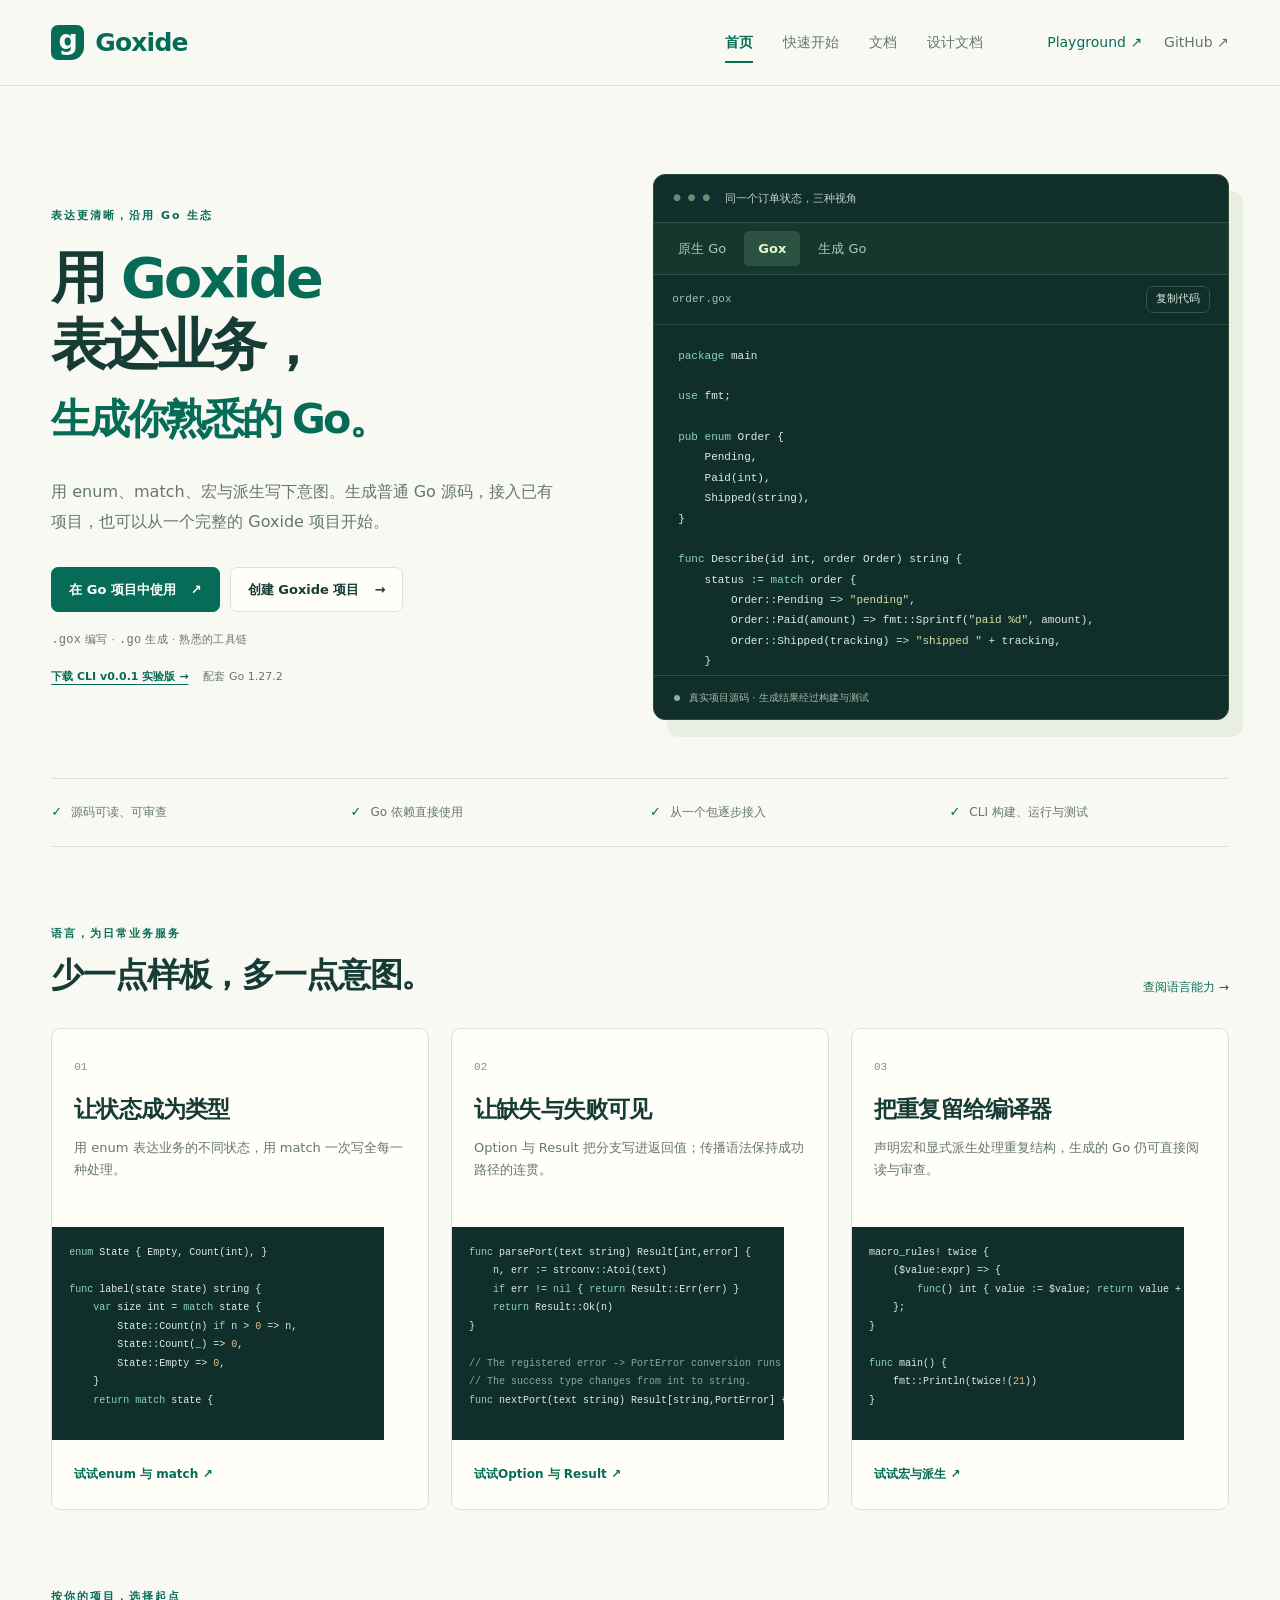
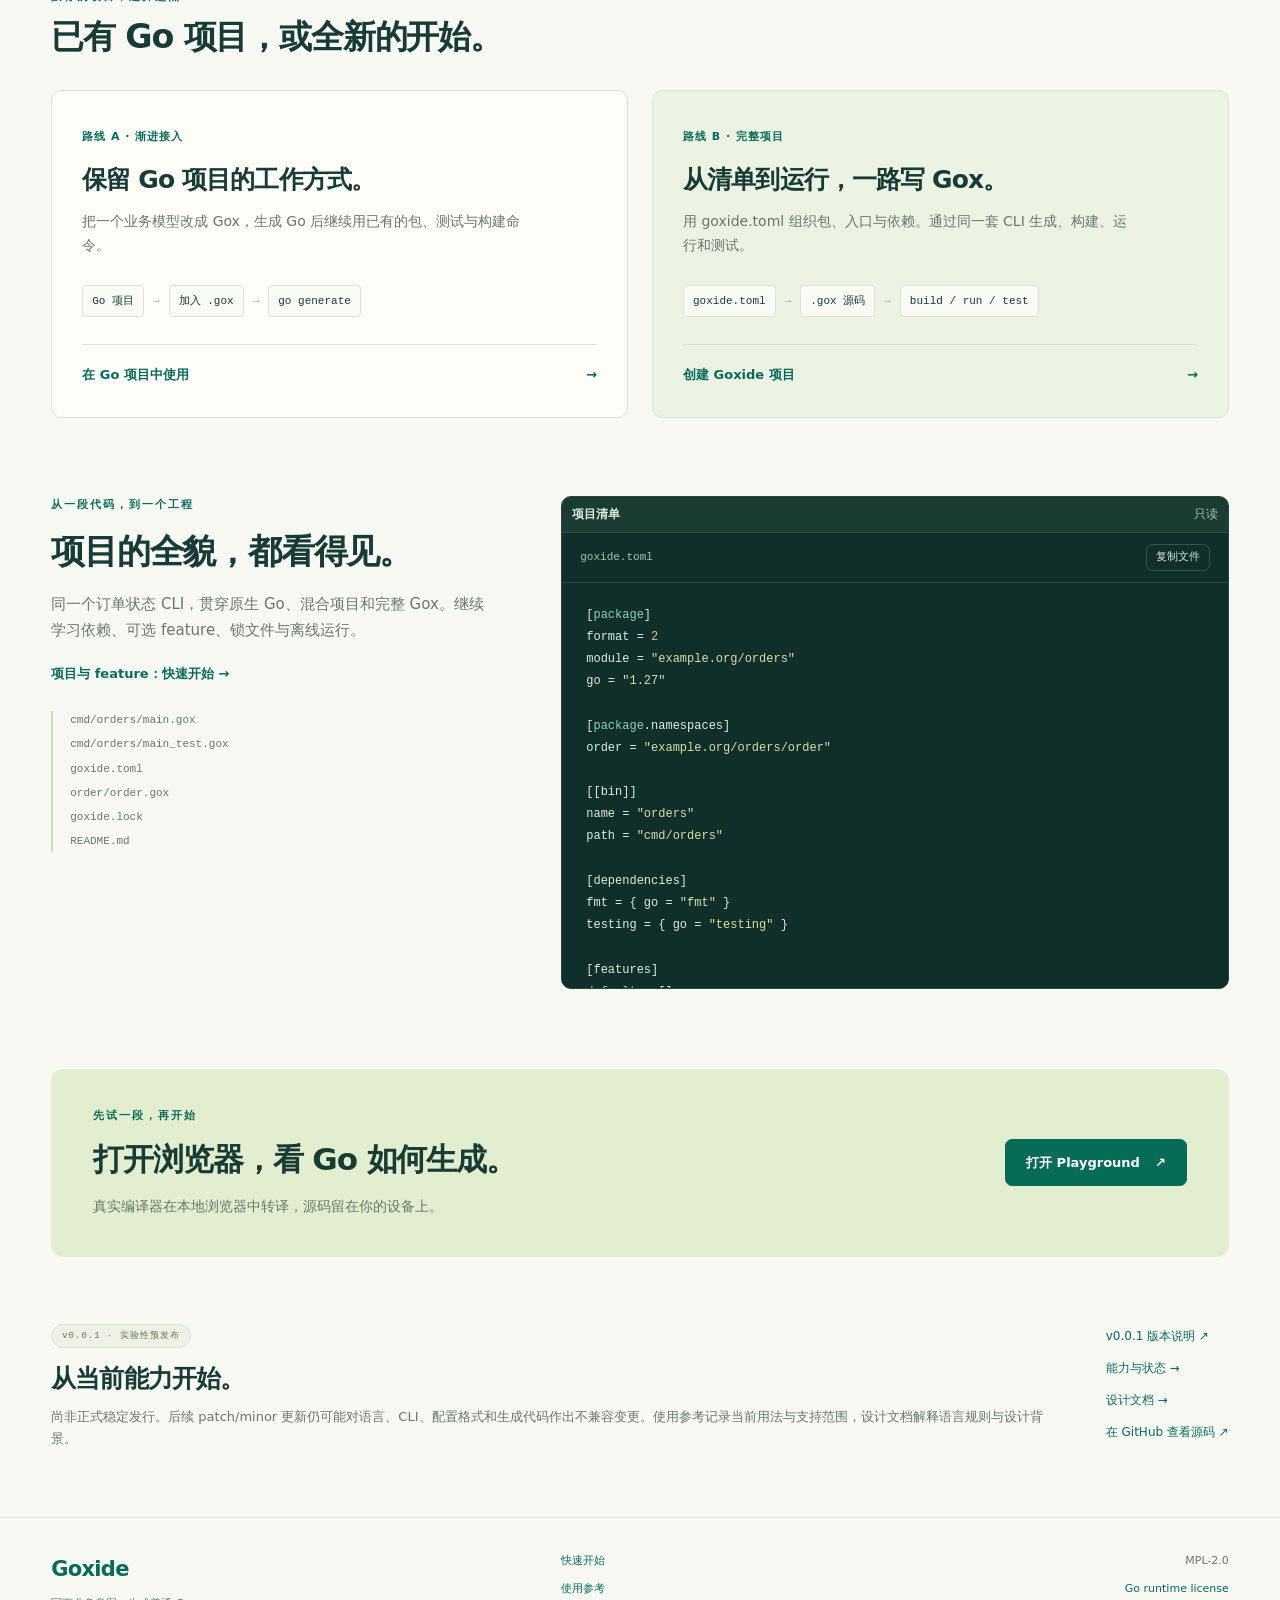
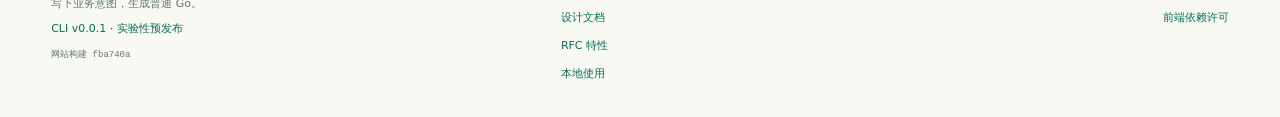
==== commit 75e75416: "Publish v0.0.1 preview downloads and installation guide" ====
--- a/index.html
+++ b/index.html
@@ -1,4 +1,4 @@
 <!doctype html>
-<html lang="zh-CN"><head><meta charset="utf-8"><meta name="viewport" content="width=device-width,initial-scale=1"><meta name="description" content="用 Goxide 表达业务，生成你熟悉的 Go。学习渐进接入、完整 Gox 项目、包管理与 feature。"><link rel="icon" href="data:image/svg+xml,%3Csvg xmlns='http://www.w3.org/2000/svg' viewBox='0 0 32 32'%3E%3Ctext y='25' font-size='28'%3Eg%3C/text%3E%3C/svg%3E"><title>Goxide · 用 Goxide 表达业务，生成你熟悉的 Go</title>  <script type="module" crossorigin src="/assets/index-D90yCxRX.js"></script>
-  <link rel="stylesheet" crossorigin href="/assets/index-eGLVN8Cb.css">
+<html lang="zh-CN"><head><meta charset="utf-8"><meta name="viewport" content="width=device-width,initial-scale=1"><meta name="description" content="用 Goxide 表达业务，生成你熟悉的 Go。学习渐进接入、完整 Gox 项目、包管理与 feature。"><link rel="icon" href="data:image/svg+xml,%3Csvg xmlns='http://www.w3.org/2000/svg' viewBox='0 0 32 32'%3E%3Ctext y='25' font-size='28'%3Eg%3C/text%3E%3C/svg%3E"><title>Goxide · 用 Goxide 表达业务，生成你熟悉的 Go</title>  <script type="module" crossorigin src="/assets/index-BRDBr-Si.js"></script>
+  <link rel="stylesheet" crossorigin href="/assets/index-LhmfD3P_.css">
 </head><body><div id="root"></div></body></html>
--- a/assets/index-LhmfD3P_.css
+++ b/assets/index-LhmfD3P_.css
@@ -0,0 +1 @@
+:root{--paper:#f8f9f3;--surface:#fffef9;--ink:#173b35;--muted:#65776e;--teal:#076c57;--teal-dark:#055541;--mint:#e8f1df;--lime:#d9efb5;--line:#dce3d6;--code:#102e2a;--mono:ui-monospace, SFMono-Regular, Menlo, Consolas, monospace}*{box-sizing:border-box}html{scroll-padding-top:108px}body{background:var(--paper);color:var(--ink);margin:0;font:16px/1.75 -apple-system,BlinkMacSystemFont,Segoe UI,system-ui,sans-serif}a{color:var(--teal);text-underline-offset:4px}a:hover{color:var(--teal-dark)}button,input,select{font:inherit}button,.button{cursor:pointer;border:1px solid var(--line);background:var(--surface);color:var(--ink);border-radius:7px;padding:9px 14px;font-size:13px;line-height:1.5;text-decoration:none}button:hover,.button:hover{border-color:#91b29c}button:disabled{opacity:.45;cursor:default}button:focus-visible,a:focus-visible,input:focus-visible,select:focus-visible,summary:focus-visible,pre:focus-visible,[tabindex="0"]:focus-visible{outline-offset:3px;outline:3px solid #bf782e}.primary,button[aria-pressed=true]{background:var(--teal);color:#fff;border-color:var(--teal)}.primary:hover{background:var(--teal-dark);color:#fff}.button{justify-content:center;align-items:center;gap:15px;font-weight:650;display:inline-flex}input,select{border:1px solid var(--line);background:var(--surface);border-radius:6px;max-width:380px;padding:8px;font-size:13px}code{font-family:var(--mono);font-size:.88em}p{margin:0 0 16px}h1,h2,h3,h4{letter-spacing:-.035em;font-weight:700;line-height:1.35}h1{margin:12px 0 25px;font-size:clamp(32px,3.7vw,50px)}h2{margin:35px 0 16px;font-size:28px}h3{margin:25px 0 13px;font-size:21px}h4{margin:25px 0 12px;font-size:17px}pre{white-space:pre-wrap;overflow-wrap:anywhere;max-width:100%;font:13px/1.7 var(--mono);background:#e9eee3;padding:18px}[hidden]{display:none!important}.sr-only{clip:rect(0, 0, 0, 0);white-space:nowrap;border:0;width:1px;height:1px;margin:-1px;padding:0;position:absolute;overflow:hidden}.skip{z-index:100;background:var(--lime);padding:10px 16px;position:fixed;top:-100px;left:15px}.skip:focus{top:10px}.site-header,main,.site-footer{max-width:1440px;margin:auto;padding:24px 4%}.site-header{z-index:40;border-bottom:1px solid var(--line);background:var(--paper);justify-content:space-between;align-items:center;gap:32px;display:flex;position:sticky;top:0}.brand{letter-spacing:-.8px;align-items:center;gap:11px;font-size:25px;font-weight:780;line-height:1;text-decoration:none;display:inline-flex}.brand-mark{background:var(--teal);width:33px;height:35px;color:var(--paper);border-radius:7px 7px 13px;place-items:center;padding-bottom:5px;font-size:27px;display:grid}.site-header nav{align-items:center;gap:64px;font-size:14px;display:flex}.primary-navigation,.secondary-navigation{align-items:center;gap:30px;display:flex}.site-header nav a{color:var(--muted);white-space:nowrap;padding:6px 0;text-decoration:none}.site-header nav a[aria-current=page]{color:var(--teal);box-shadow:0 2px var(--teal);font-weight:700}.secondary-navigation{gap:22px}.secondary-navigation a:first-child{color:var(--teal)}main{outline:none;min-height:65vh}main>section{min-width:0;padding:32px 0 64px}.eyebrow{color:var(--teal);letter-spacing:2px;margin-bottom:15px;font-size:11px;font-weight:750;line-height:1.6}.caption,.provenance{color:var(--muted);overflow-wrap:anywhere;font-size:12px}.intro,.page-intro{color:var(--muted);max-width:820px;font-size:18px}.loading,.empty,.content-loading{color:var(--muted);padding:28px}.content-loading{border:1px dashed var(--line);border-radius:10px;align-self:start}.status-dot{background:#80b897;border-radius:50%;flex:none;width:6px;height:6px;display:inline-block}.toolbar{flex-wrap:wrap;align-items:center;gap:12px;margin:18px 0;display:flex}.toolbar label{align-items:center;gap:8px;font-size:13px;display:flex}.code-source{background:var(--code);color:#dfece3;font:12px/1.85 var(--mono);white-space:pre;overflow-wrap:normal;tab-size:4;max-height:620px;margin:0;padding:21px 24px;overflow:auto}.code-source code{font:inherit}.token-comment{color:#8ea99a}.token-string{color:#d9dfa5}.token-number{color:#e7bb8c}.token-keyword{color:#8bd4bb}.code-tabs{border-bottom:1px solid var(--line);gap:4px;min-width:0;padding:8px 10px;display:flex;overflow-x:auto}.code-tabs button{white-space:nowrap;color:var(--muted);background:0 0;border:0;border-radius:5px;padding:8px 14px;font-size:13px}.code-tabs button[aria-selected=true]{color:var(--teal);background:var(--mint);font-weight:700}.copy-control{flex:none;align-items:center;gap:7px;display:inline-flex}.copy-control button{padding:4px 9px;font-size:11px}.copy-status{font:10px/1.4 system-ui,sans-serif}.readonly-filebar{font:11px/1.5 var(--mono);color:#a8c2b5;border-bottom:1px solid #2c4840;justify-content:space-between;align-items:center;gap:12px;min-width:0;padding:11px 18px;display:flex}.readonly-filebar>span:first-child{overflow-wrap:anywhere;min-width:0}.readonly-filebar button{color:#d9e6da;background:0 0;border-color:#35564a}.file-view.readonly-view{background:var(--code);color:#dfece3;border-color:#25483c;border-radius:10px}.readonly-view .view-toolbar{color:#dfebdd;background:#1b3c32;border-bottom:1px solid #315145}.readonly-view .view-toolbar>span{color:#a8c2b5}.readonly-view .view-toolbar button{color:#dfece3;background:0 0;border-color:#4a6658}.readonly-view .empty{color:#afc2b7}.readonly-body.with-tree{grid-template-columns:minmax(145px,26%) minmax(0,1fr);display:grid}.readonly-pane{min-width:0}.readonly-tree{border-right:1px solid #315145;max-height:560px;padding:12px 9px;overflow:auto}.readonly-tree button{color:#b1c6b9;text-align:left;width:100%;font:11px/1.6 var(--mono);overflow-wrap:anywhere;background:0 0;border:0;border-radius:4px;padding:7px 9px;display:block}.readonly-tree button[aria-pressed=true]{color:#fff;background:#2b5442}.readonly-view .code-tabs,.hero-code .code-tabs{background:#16372e;border-color:#315145}.readonly-view .code-tabs button,.hero-code .code-tabs button{color:#b1c6b9}.readonly-view .code-tabs button[aria-selected=true],.hero-code .code-tabs button[aria-selected=true]{color:#e6f7cf;background:#2c5341}main>.home-page{padding-top:44px;padding-bottom:10px}.hero{grid-template-columns:minmax(0,1fr) minmax(0,1.07fr);align-items:center;gap:clamp(30px,5vw,76px);padding:20px 0 58px;display:grid}.hero-copy{min-width:0}.hero h1{letter-spacing:-.05em;margin:20px 0 27px;font-size:clamp(40px,4.35vw,62px);line-height:1.2}.hero h1>span{color:var(--teal)}.hero h1 .hero-verb{color:inherit;white-space:nowrap}.hero h1 em{color:var(--teal);margin-top:12px;font-size:.74em;font-style:normal;line-height:1.45;display:block}.hero-description{color:var(--muted);max-width:510px;font-size:16px;line-height:1.9}.hero-actions{flex-wrap:wrap;gap:10px;margin:29px 0 18px;display:flex}.hero-actions .button{padding:12px 17px}.hero-note{color:var(--muted);letter-spacing:.3px;font-size:11px}.hero-note code{font-size:12px}.hero-download{color:var(--muted);flex-wrap:wrap;align-items:center;gap:6px 15px;margin:12px 0 0;font-size:11px;display:flex}.hero-download a{font-weight:650}.hero-code{background:var(--code);border:1px solid #2b4c3a;border-radius:12px;min-width:0;overflow:hidden;box-shadow:14px 17px #e8eee0}.code-window-title{color:#c1d2c4;border-bottom:1px solid #315145;align-items:center;gap:13px;padding:14px 19px;font-size:11px;display:flex}.window-dots{color:#6c8b70;letter-spacing:2px;font-size:9px}.hero-code .code-source{height:350px;font-size:11px}.hero-code .loading{color:#bbd0bd;height:390px}.code-window-caption{color:#a5bea8;border-top:1px solid #315145;align-items:center;gap:9px;padding:13px 20px;font-size:10px;display:flex}.proof-strip{border-top:1px solid var(--line);border-bottom:1px solid var(--line);color:var(--muted);grid-template-columns:repeat(4,1fr);gap:20px;padding:22px 0;font-size:12px;display:grid}.proof-strip span{align-items:center;gap:9px;display:flex}.proof-strip span:before{content:"✓";color:var(--teal);font-size:13px}.home-section{padding:78px 0 0}.section-heading{justify-content:space-between;align-items:flex-end;gap:25px;margin-bottom:30px;display:flex}.section-heading h2{margin:6px 0 0;font-size:clamp(27px,2.6vw,35px)}.section-heading .eyebrow{margin-bottom:10px}.section-heading>a{white-space:nowrap;font-size:12px;text-decoration:none}.capability-grid{grid-template-columns:repeat(3,minmax(0,1fr));gap:22px;display:grid}.capability-card{border:1px solid var(--line);background:var(--surface);border-radius:10px;min-width:0;padding:22px}.card-number{font:11px var(--mono);color:#829781}.capability-card h3{margin:15px 0 12px;font-size:23px}.capability-card p{color:var(--muted);min-height:68px;font-size:13px}.capability-card .code-source{height:213px;margin:22px -22px 19px;padding:17px;font-size:10px}.capability-card>a{font-size:12px;font-weight:650;text-decoration:none}.workflow-grid{grid-template-columns:repeat(2,minmax(0,1fr));gap:24px;display:grid}.workflow-card{background:var(--surface);border:1px solid var(--line);color:var(--ink);border-radius:10px;padding:30px;text-decoration:none;display:block}.workflow-card:hover{border-color:#94b297}.workflow-card.tinted{background:#edf3e3}.workflow-label{color:var(--teal);letter-spacing:1px;font-size:11px;font-weight:650}.workflow-card h3{margin:14px 0 12px;font-size:25px}.workflow-card p{color:var(--muted);max-width:450px;font-size:14px}.workflow-chain{font:11px/1.5 var(--mono);flex-wrap:wrap;align-items:center;gap:9px;margin:27px 0;display:flex}.workflow-chain span{border:1px solid var(--line);background:#f9fbf5;border-radius:4px;padding:7px 9px}.workflow-chain b{color:#849c82}.workflow-card>strong{border-top:1px solid var(--line);color:var(--teal);justify-content:space-between;padding-top:19px;font-size:13px;display:flex}.project-preview{grid-template-columns:minmax(0,.8fr) minmax(0,1.2fr);align-items:start;gap:65px;display:grid}.project-preview h2{margin-top:12px;font-size:34px}.project-preview p:not(.eyebrow){color:var(--muted);font-size:15px}.project-preview .readonly-view{margin:0}.project-preview .code-source{max-height:405px}.text-link{font-size:13px;font-weight:600;text-decoration:none}.project-file-list{color:var(--muted);border-left:2px solid #cbdabd;flex-direction:column;gap:5px;margin-top:24px;padding-left:17px;display:flex}.project-file-list code{overflow-wrap:anywhere;font-size:11px}.try-banner{background:#e3edcf;border-radius:12px;justify-content:space-between;align-items:center;gap:30px;margin-top:80px;padding:38px 42px;display:flex}.try-banner h2{margin:8px 0 13px;font-size:31px}.try-banner p:last-child{color:var(--muted);margin:0;font-size:14px}.try-banner .button{flex:none;padding:13px 20px}.home-status{justify-content:space-between;align-items:center;gap:45px;padding:62px 0 32px;display:flex}.status-pill{font:9px/1.6 var(--mono);letter-spacing:1px;color:#647957;border:1px solid var(--line);background:#edf1e6;border-radius:20px;padding:4px 10px;display:inline-block}.home-status h2{margin:14px 0 10px;font-size:25px}.home-status p{color:var(--muted);margin-bottom:0;font-size:13px}.home-status>div:last-child{flex-direction:column;flex:none;gap:11px;display:flex}.home-status a{font-size:12px;text-decoration:none}.learn-page{grid-template-columns:222px minmax(0,1fr);gap:50px;display:grid}.section-sidebar{min-width:0}.section-sidebar .sidebar-content{max-height:calc(100vh - 145px);padding-right:14px;position:sticky;top:114px;overflow-y:auto}.sidebar-toggle{display:none}.sidebar-title{margin:6px 0 3px;font-size:14px;font-weight:700}.sidebar-caption{color:var(--muted);margin-bottom:27px;font-size:12px}.tutorial-sidebar nav{flex-direction:column;gap:9px;display:flex}.tutorial-sidebar nav a{color:var(--muted);border-left:2px solid #0000;border-radius:0 6px 6px 0;align-items:flex-start;gap:10px;padding:12px 10px;font-size:12px;line-height:1.65;text-decoration:none;display:flex}.tutorial-sidebar nav a[aria-current=step]{color:var(--teal);border-color:var(--teal);background:var(--mint);font-weight:650}.step-number{font:10px/2 var(--mono);opacity:.7}.sidebar-help{border-top:1px solid var(--line);color:var(--muted);flex-direction:column;gap:7px;margin:28px 0 5px;padding:20px 9px 0;font-size:11px;display:flex}.sidebar-help a{font-size:11px;text-decoration:none}.tutorial-content,.docs-article{min-width:0}.page-kicker{justify-content:space-between;align-items:center;gap:15px;display:flex}.page-kicker .eyebrow{margin:0}.page-kicker>a{font-size:11px;text-decoration:none}.tutorial-content h1{margin-top:18px;font-size:clamp(30px,3vw,43px)}.tutorial-actions{flex-wrap:wrap;align-items:center;gap:18px;margin:27px 0 32px;display:flex}.verified-note{color:var(--muted);align-items:center;gap:8px;font-size:10px;display:flex}.preset-panel{background:#edf3e6;border:1px solid #ceddc2;border-radius:9px;margin:0 0 28px;padding:22px}.preset-heading{justify-content:space-between;align-items:flex-start;gap:20px;display:flex}.preset-heading h2{margin:0 0 7px;font-size:19px}.preset-heading p{color:var(--muted);font-size:12px}.preset-heading>a{flex:none;font-size:11px;text-decoration:none}.preset-options{flex-wrap:wrap;gap:8px;display:flex}.preset-options button{padding:8px 12px;font-size:12px}.preset-facts{grid-template-columns:repeat(2,minmax(0,1fr));gap:12px;margin:18px 0;font-size:11px;display:grid}.preset-facts dt{color:var(--muted);margin-bottom:6px}.preset-facts dd{flex-wrap:wrap;gap:6px;margin:0;display:flex}.preset-facts code{border:1px solid var(--line);overflow-wrap:anywhere;background:#f7faf2;border-radius:4px;padding:3px 7px;font-size:10px}.preset-command{border-top:1px solid #d6e1ca;justify-content:space-between;align-items:center;gap:15px;padding-top:16px;display:flex}.preset-command>code{overflow-wrap:anywhere;font-size:11px}.tutorial-workbench{border:1px solid var(--line);background:var(--surface);border-radius:10px;min-width:0;overflow:hidden}.tutorial-workbench>.code-tabs{padding:10px}.tutorial-workbench>[role=tabpanel]{padding:15px}.tutorial-workbench .readonly-view{margin:0}.content-note{color:var(--muted);margin:0;padding:24px;font-size:14px}.tutorial-output{padding:3px 8px 8px}.tutorial-output h2{margin:12px 0;font-size:19px}.command-card{background:var(--code);color:#deebdd;border:1px solid #315145;border-radius:7px;margin:15px 0;overflow:hidden}.command-bar{border-bottom:1px solid #315145;justify-content:space-between;align-items:center;gap:12px;padding:13px 16px;display:flex}.command-bar>code{overflow-wrap:anywhere;font-size:11px}.command-bar .copy-control button{color:#deebdd;background:0 0;border-color:#4a6658}.command-success{color:#a6bcaa;margin:0;padding:16px;font-size:11px}.validation-commands{margin-top:22px;font-size:12px}.validation-commands summary{cursor:pointer;color:var(--teal);padding:8px 0}.run-preview{border:1px solid var(--line);border-radius:9px;margin-top:26px;overflow:hidden}.run-preview>div{background:#edf2e6;justify-content:space-between;align-items:center;gap:10px;padding:13px 20px;display:flex}.run-preview h2{margin:0;font-size:14px}.run-preview>div>span{color:var(--muted);font-size:10px}.run-preview .code-source{max-height:230px;font-size:11px}.run-preview>button{color:var(--teal);background:0 0;border:0;margin:10px 15px;font-size:11px}.tutorial-next-steps{justify-content:space-between;align-items:center;gap:30px;margin:34px 0;display:flex}.tutorial-next-steps h2{margin:0 0 9px;font-size:19px}.tutorial-next-steps p{color:var(--muted);max-width:560px;margin:0;font-size:12px}.tutorial-next-steps>a{flex:none;font-size:11px}.step-pagination{border-top:1px solid var(--line);grid-template-columns:repeat(2,minmax(0,1fr));gap:25px;padding-top:23px;display:grid}.step-pagination a{flex-direction:column;gap:6px;text-decoration:none;display:flex}.step-pagination a:last-child{text-align:right;align-items:flex-end}.step-pagination small{color:var(--muted);font-size:10px}.step-pagination strong{font-size:12px}.docs-page{grid-template-columns:220px minmax(0,1fr) 170px;gap:38px;display:grid}.docs-sidebar .sidebar-content{padding-right:14px}.reader-title{margin:2px 0 4px;font-size:14px;font-weight:700}.reader-caption{color:var(--muted);margin-bottom:17px;font-size:10px}.docs-search{border:1px solid var(--line);background:var(--surface);color:var(--muted);border-radius:7px;align-items:center;gap:7px;margin:2px 0 25px;padding:7px 10px;display:flex}.docs-search input{background:0 0;border:0;outline:none;width:100%;min-width:0;padding:0;font-size:12px}.docs-search:focus-within{outline-offset:2px;outline:2px solid #bf782e}.docs-search input:focus-visible{outline:none}.docs-search kbd{font:9px/1.6 var(--mono);border:1px solid var(--line);white-space:nowrap;border-radius:3px;padding:1px 3px}.search-count{color:var(--muted);margin-top:-12px;font-size:11px}.docs-category{margin-bottom:22px}.docs-category h2{letter-spacing:.7px;color:#788776;margin:0 0 8px;font-size:11px}.docs-category a{color:var(--muted);border-left:2px solid #0000;border-radius:0 4px 4px 0;padding:7px 10px;font-size:12px;line-height:1.6;text-decoration:none;display:block}.docs-category a[aria-current=page]{color:var(--teal);background:var(--mint);border-color:var(--teal);font-weight:650}.docs-article>.eyebrow{margin-top:2px}.docs-article>h1{margin:12px 0 32px;font-size:36px;line-height:1.35}.design-reading-note{color:#50664e;background:#edf3e5;border-left:3px solid #8eae76;border-radius:0 6px 6px 0;margin:-6px 0 27px;padding:15px 18px;font-size:12px;line-height:1.8}.markdown-content{overflow-wrap:anywhere;font-size:14px;line-height:1.95}.markdown-content>p:first-child{color:var(--muted);font-size:16px}.markdown-content h2{border-bottom:1px solid var(--line);margin:38px 0 17px;padding-bottom:12px;scroll-margin-top:108px;font-size:23px}.markdown-content h3{margin-top:29px;scroll-margin-top:108px;font-size:18px}.markdown-content h4{scroll-margin-top:108px}.markdown-content p{margin-bottom:17px}.markdown-content p code,.markdown-content li code,.markdown-content td code,.markdown-content th code{color:#305a40;background:#eaf0e1;border-radius:3px;padding:2px 5px;font-size:.85em}.markdown-content li{margin-bottom:6px;padding-left:2px}.markdown-content ul,.markdown-content ol{padding-left:23px}.markdown-content li p{margin:0}.markdown-content li ul,.markdown-content li ol{margin:8px 0}.markdown-content blockquote{color:#50664e;background:#eef3e5;border-left:3px solid #8eae76;margin:25px 0;padding:17px 22px}.markdown-content blockquote p:last-child{margin:0}.markdown-content hr{border:0;border-top:1px solid var(--line);margin:28px 0}.heading-anchor{color:#819879;opacity:0;margin-left:10px;font-size:.8em;text-decoration:none}.markdown-content :is(h2,h3,h4,h5,h6):hover .heading-anchor,.heading-anchor:focus-visible{opacity:1}.markdown-code{background:var(--code);border:1px solid #315145;border-radius:8px;margin:23px 0;overflow:hidden}.markdown-code .code-source{font-size:11px}.table-scroll{border:1px solid var(--line);border-radius:6px;max-width:100%;margin:23px 0;overflow:auto}.table-scroll table{border-collapse:collapse;width:100%;min-width:560px;font-size:12px}.table-scroll th{background:#eef2e6;font-size:11px}.table-scroll th,.table-scroll td{border-bottom:1px solid var(--line);text-align:left;vertical-align:top;padding:11px 13px}.table-scroll tr:last-child td{border-bottom:0}.table-scroll td{min-width:100px}.docs-article[data-page=install] .table-scroll table,.docs-article[data-page=install] .table-scroll td{min-width:0}.docs-toc>div{border-left:1px solid var(--line);max-height:calc(100vh - 150px);padding-left:19px;position:sticky;top:116px;overflow-y:auto}.docs-toc p{letter-spacing:1px;color:var(--muted);margin-bottom:12px;font-size:10px}.docs-toc nav,.inline-toc nav{flex-direction:column;gap:10px;display:flex}.docs-toc nav a,.inline-toc nav a{color:var(--muted);overflow-wrap:anywhere;font-size:11px;line-height:1.6;text-decoration:none}.docs-toc nav a:hover,.inline-toc nav a:hover{color:var(--teal)}.docs-toc nav a.nested,.inline-toc nav a.nested{padding-left:9px}.back-to-top{margin-top:25px;font-size:10px;text-decoration:none;display:block}.inline-toc{display:none}.docs-bottom{border-top:1px solid var(--line);justify-content:space-between;gap:20px;margin-top:45px;padding-top:22px;font-size:11px;display:flex}.missing-content h1{font-size:31px}.dual-editor{grid-template-columns:minmax(0,1fr) minmax(0,1fr);gap:14px;display:grid}.dual-editor>div{min-width:0}.dual-editor[data-layout=source],.dual-editor[data-layout=result],.dual-editor[data-layout=vertical]{grid-template-columns:minmax(0,1fr)}.dual-editor[data-layout=source]>.result-panel,.dual-editor[data-layout=result]>.source-panel{display:none}.file-view{border:1px solid var(--line);background:#fff;border-radius:7px;min-width:0;margin:16px 0;overflow:hidden}.view-toolbar{background:#eef2e9;align-items:center;gap:12px;padding:7px 10px;font-size:12px;display:flex}.view-toolbar>span{color:var(--muted);margin-left:auto}.view-toolbar button{padding:4px 8px;font-size:11px}.view-body{grid-template-columns:minmax(110px,23%) minmax(0,1fr);display:grid}.view-body.collapsed{grid-template-columns:minmax(0,1fr)}.file-tree{border-right:1px solid var(--line);max-height:550px;padding:8px;overflow:auto}.file-tree p{font:10px var(--mono);color:var(--muted);overflow-wrap:anywhere}.file-tree button{text-align:left;overflow-wrap:anywhere;width:100%;font:11px var(--mono);margin:3px 0;padding:6px;display:block}.file-pane{min-width:0}.file-tabs{background:#f6f8f0;gap:4px;padding:7px;display:flex;overflow:auto}.file-tabs button{white-space:nowrap;font:12px var(--mono);padding:5px 9px}.tabs-row{background:#f6f8f0;gap:6px;min-width:0;padding:7px;display:flex}.tabs-row>.file-tabs{background:0 0;flex:1;min-width:0;padding:0}.tabs-row>.new-file{flex-shrink:0;padding:5px 8px;font-size:11px}.filebar{border-bottom:1px solid var(--line);font:11px var(--mono);flex-wrap:wrap;align-items:center;gap:8px;min-height:44px;padding:8px;display:flex}.filebar>span:first-child{overflow-wrap:anywhere;flex:1}.filebar button{padding:4px 8px;font-size:11px}.monaco-host{width:100%;min-width:0;height:460px}#status{color:var(--teal);font-size:13px}#status[data-state=error],#file-error{color:#a03924}#diagnostic{color:#76261a;background:#fff0e8;border-left:3px solid #a03924}.rfc-browser{grid-template-columns:250px minmax(0,1fr);gap:35px;display:grid}.rfc-browser article{min-width:0}.rfc-browser article>h2{margin-top:0}#rfc-list{border-right:1px solid var(--line);padding-right:15px}#rfc-list a{border-bottom:1px solid var(--line);overflow-wrap:anywhere;padding:12px;font-size:13px;text-decoration:none;display:block}#rfc-list a[aria-current=page]{background:var(--mint);font-weight:650}#rfc-list small{color:var(--muted);margin-top:6px;display:block}#project-examples>div{border-top:1px solid var(--line);margin-top:45px}.site-footer{border-top:1px solid var(--line);color:var(--muted);grid-template-columns:1.5fr 1fr 1fr;gap:35px;padding-top:33px;padding-bottom:35px;font-size:11px;display:grid}.footer-brand{letter-spacing:-.7px;font-size:21px;font-weight:750;text-decoration:none}.site-footer p{margin:6px 0}.site-footer small{font:9px/1.5 var(--mono)}.site-footer nav,.footer-licenses{flex-direction:column;gap:9px;display:flex}.site-footer a{text-decoration:none}.footer-licenses{align-items:flex-end}@media (width<=1200px){.site-header nav,.hero{gap:35px}.hero h1{font-size:48px}.hero-actions .button{gap:8px;padding:11px 12px;font-size:12px}.docs-page{grid-template-columns:205px minmax(0,1fr);gap:36px}.docs-toc{display:none}.inline-toc{border:1px solid var(--line);background:#f0f4e9;border-radius:6px;margin:-6px 0 28px;padding:11px 15px;display:block}.inline-toc summary{cursor:pointer;color:var(--teal);font-size:12px}.inline-toc nav{margin:15px 4px 5px}.learn-page{grid-template-columns:200px minmax(0,1fr);gap:30px}.project-preview{gap:35px}}@media (width<=900px){.site-header{gap:20px}.site-header nav{gap:25px}.primary-navigation{gap:21px}.secondary-navigation{gap:15px}.github-link{display:none}.hero{grid-template-columns:minmax(0,1fr);gap:34px;padding-top:0}.hero-copy{max-width:640px}.hero h1{max-width:650px;font-size:51px}.hero h1 em{margin-top:7px}.hero-description{max-width:600px}.hero-code{box-shadow:8px 10px #e8eee0}.hero-code .code-source{height:320px;font-size:12px}.proof-strip{grid-template-columns:repeat(2,minmax(0,1fr));gap:15px 25px}.capability-grid{grid-template-columns:minmax(0,1fr);gap:16px}.capability-card{grid-template-columns:minmax(0,1fr) minmax(0,1fr);column-gap:24px;display:grid}.capability-card .code-source{grid-area:1/2/5;height:auto;min-height:236px;margin:-22px -22px -22px 0}.capability-card h3{margin-top:8px}.capability-card p{min-height:0}.capability-card>a{align-self:end}.workflow-card{padding:24px}.workflow-card h3{font-size:22px}.project-preview{grid-template-columns:minmax(0,1fr);gap:25px}.project-file-list{display:none}.try-banner{padding:30px}.try-banner h2{font-size:26px}.learn-page,.docs-page{grid-template-columns:minmax(0,1fr);gap:28px}.section-sidebar{border:1px solid var(--line);background:#f1f4e9;border-radius:8px}.sidebar-toggle{width:100%;color:var(--teal);background:0 0;border:0;justify-content:space-between;align-items:center;padding:12px 16px;font-size:13px;font-weight:650;display:flex}.section-sidebar .sidebar-content{max-height:430px;padding:5px 17px 17px;position:static}.section-sidebar:not([data-open=true]) .sidebar-content{display:none}.section-sidebar .sidebar-help{margin-top:18px}.sidebar-caption{margin-bottom:12px}.tutorial-sidebar nav{gap:4px}.docs-category{margin-bottom:15px}.docs-search{margin-top:8px}.docs-article>h1{font-size:34px}.dual-editor[data-layout=horizontal],.rfc-browser{grid-template-columns:minmax(0,1fr)}#rfc-list{border:1px solid var(--line);max-height:260px;padding:0;overflow:auto}}@media (width<=620px){html{scroll-padding-top:132px}.site-header,main,.site-footer{padding-left:5%;padding-right:5%}.site-header{flex-wrap:wrap;row-gap:17px;padding-top:17px;padding-bottom:14px}.brand{font-size:24px}.brand-mark{width:29px;height:31px;font-size:25px}.site-header nav{justify-content:space-between;gap:10px;width:100%;font-size:12px}.primary-navigation{gap:clamp(10px,2.7vw,18px)}.site-header nav a{padding:3px 0}.github-link{display:none}main>section{padding-top:18px;padding-bottom:40px}main>.home-page{padding-top:26px}.hero{padding-bottom:36px}.hero .eyebrow{letter-spacing:1.5px;font-size:10px}.hero h1{margin:17px 0 23px;font-size:42px;line-height:1.2}.hero h1 em{font-size:.67em;line-height:1.6}.hero-description{font-size:14px;line-height:1.85}.hero-actions{gap:9px;margin-top:23px}.hero-actions .button{flex:145px;padding:12px 11px;font-size:11px}.hero-note{font-size:10px}.hero-code .code-source{height:300px;padding:18px;font-size:10px}.hero-code .readonly-filebar{padding:9px 13px;font-size:10px}.code-window-title{padding:12px 14px;font-size:10px}.code-window-caption{padding:11px 14px;font-size:9px}.proof-strip{gap:14px;padding:20px 0;font-size:10px}.home-section{padding-top:48px}.section-heading{margin-bottom:23px;display:block}.section-heading h2{font-size:26px}.section-heading>a{margin-top:15px;display:inline-block}.capability-card{padding:22px;display:block}.capability-card h3{margin-top:13px;font-size:23px}.capability-card p{font-size:13px}.capability-card .code-source{height:203px;min-height:0;margin:22px -22px 19px}.workflow-grid{grid-template-columns:minmax(0,1fr);gap:16px}.workflow-chain{margin:22px 0}.project-preview h2{font-size:28px}.project-preview p:not(.eyebrow){font-size:13px}.project-preview .code-source{max-height:320px;font-size:10px}.try-banner{flex-direction:column;align-items:flex-start;gap:23px;margin-top:47px;padding:25px}.try-banner h2{font-size:25px}.try-banner p:last-child,.try-banner .button{font-size:12px}.home-status{flex-direction:column;align-items:flex-start;gap:24px;padding:40px 0 24px}.home-status>div:last-child{gap:13px}.page-kicker{display:block}.page-kicker>a{margin-top:9px;display:block}.tutorial-content h1,.docs-article>h1{margin-bottom:20px;font-size:29px}.page-intro{font-size:15px}.tutorial-actions{gap:13px;margin:23px 0 26px}.verified-note{font-size:9px}.preset-panel{padding:17px}.preset-heading{display:block}.preset-heading>a{margin-bottom:15px;display:inline-block}.preset-facts{grid-template-columns:minmax(0,1fr)}.preset-options button{padding:7px 10px;font-size:11px}.preset-command{flex-direction:column;align-items:flex-start;gap:10px}.tutorial-workbench>.code-tabs{padding:6px}.code-tabs button{padding:8px 11px;font-size:11px}.tutorial-workbench>[role=tabpanel]{padding:8px}.readonly-body.with-tree{grid-template-columns:minmax(0,1fr)}.readonly-tree{border-bottom:1px solid #315145;border-right:0;max-height:150px;padding:8px}.readonly-tree button{padding:5px 8px}.readonly-filebar{flex-wrap:wrap;padding:10px 13px}.code-source{max-height:440px;padding:17px;font-size:10px}.copy-control button{font-size:10px}.copy-status{display:none}.command-bar{flex-direction:column;align-items:flex-start;padding:13px}.command-bar>code{font-size:10px}.tutorial-output{padding:2px}.tutorial-next-steps{flex-direction:column;align-items:flex-start;gap:15px;margin:28px 0}.step-pagination{gap:18px}.step-pagination strong{font-size:11px}.markdown-content{font-size:13px;line-height:1.95}.markdown-content>p:first-child{font-size:14px}.markdown-content h2{margin-top:32px;font-size:21px}.markdown-content h3{font-size:17px}.markdown-code .code-source{font-size:10px}.table-scroll th,.table-scroll td{padding:10px}.table-scroll table{font-size:11px}.docs-bottom{flex-wrap:wrap;gap:15px}.toolbar label{flex-wrap:wrap}input,select{max-width:100%}.view-body{grid-template-columns:100px minmax(0,1fr)}.view-toolbar{gap:9px}.site-footer{grid-template-columns:1fr 1fr;gap:30px;padding-top:29px}.site-footer>div:first-child{grid-column:1/-1}.footer-licenses{align-items:flex-start}}@media (prefers-reduced-motion:no-preference){a,button{transition:background-color .15s,border-color .15s,color .15s}}
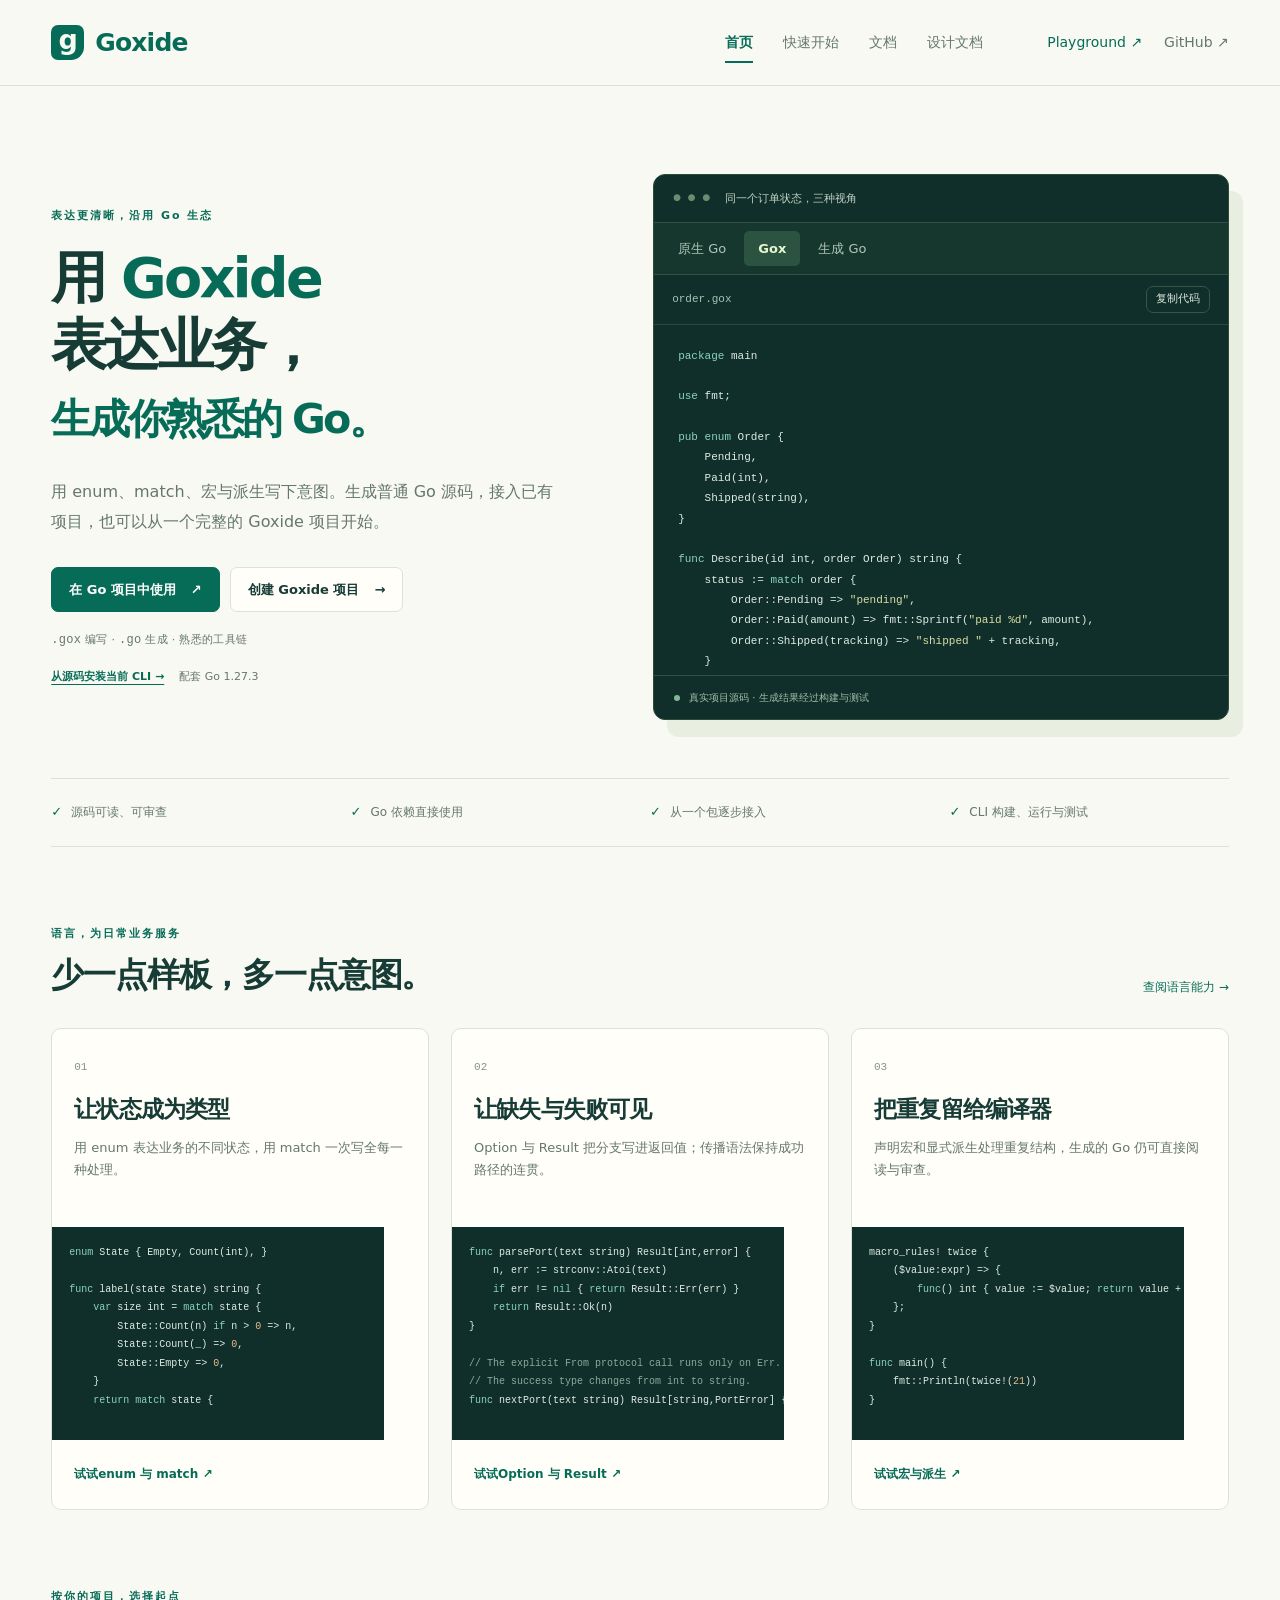
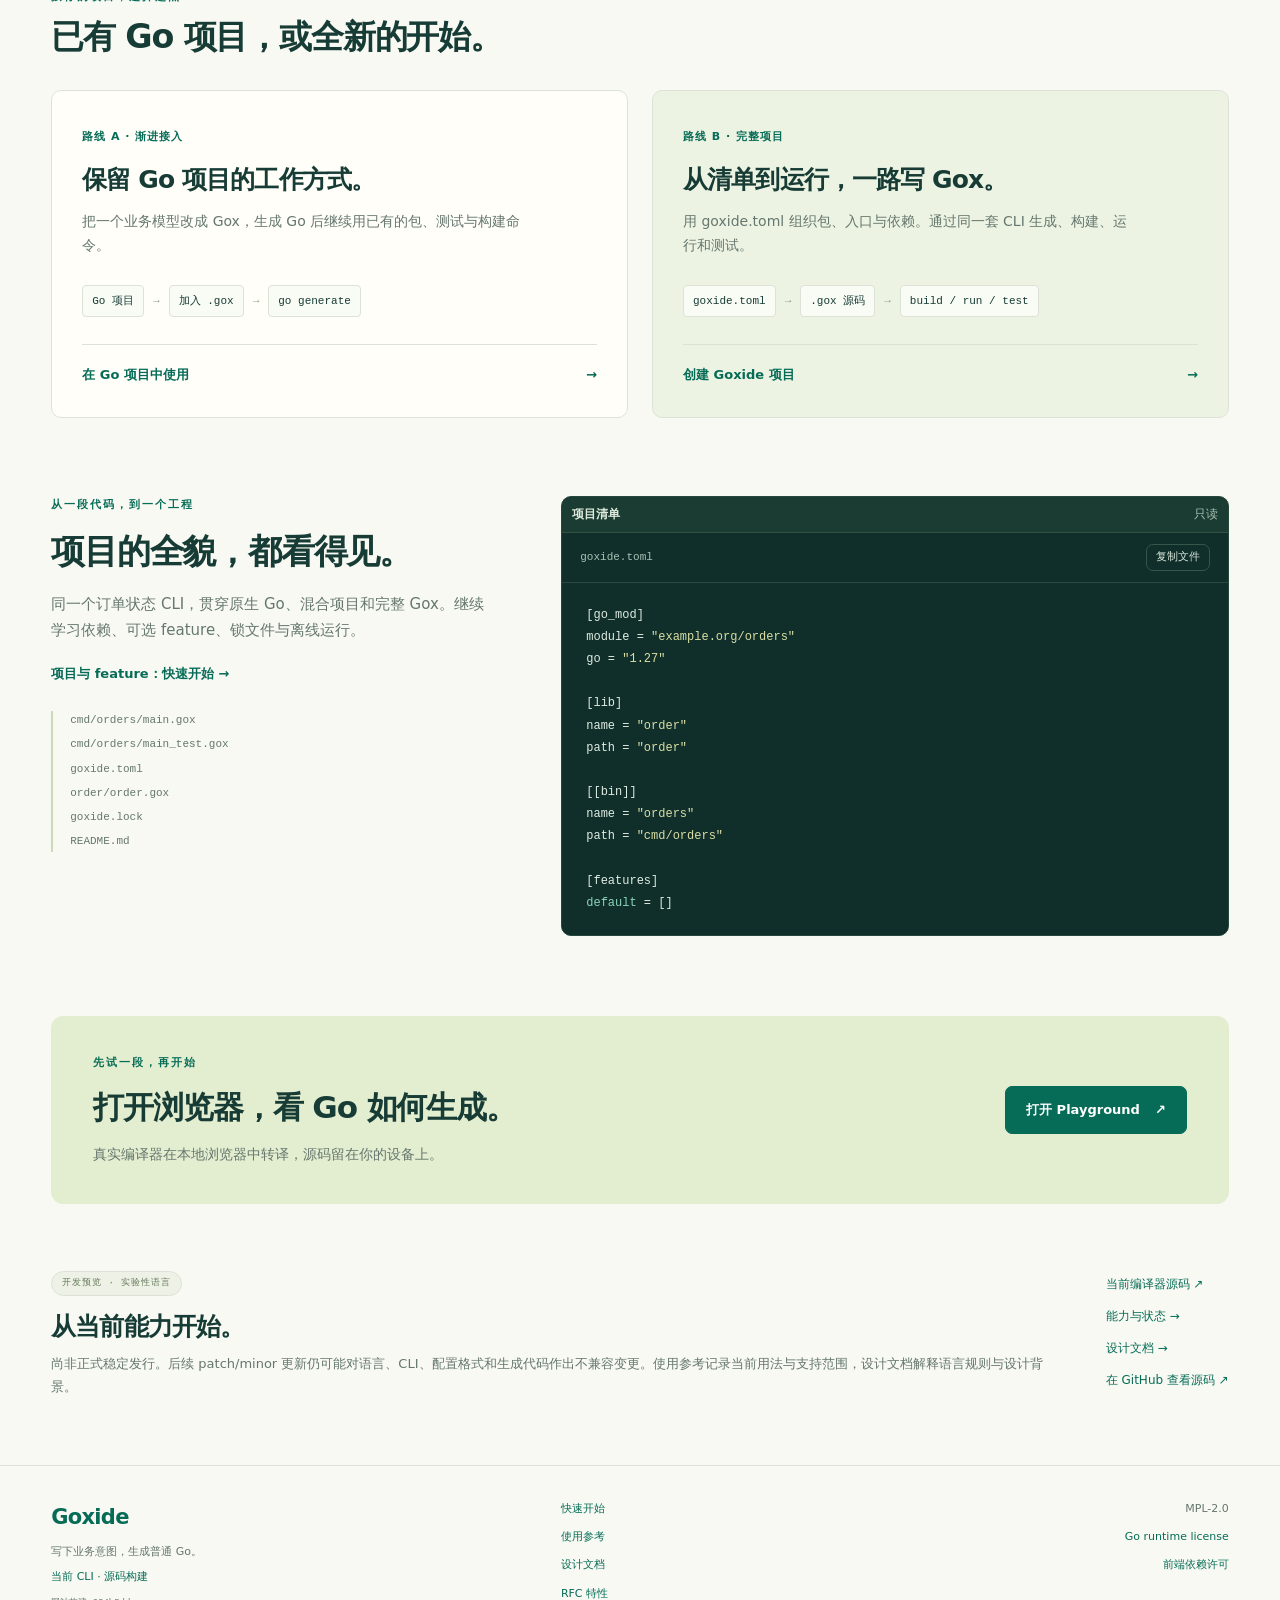
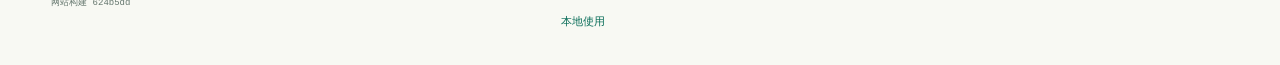
==== commit fa19a40e: "Publish formal protocol and procedural macro examples Build compiler bd95b47401267b17ac20b81924ae10e" ====
--- a/index.html
+++ b/index.html
@@ -1,4 +1,4 @@
 <!doctype html>
-<html lang="zh-CN"><head><meta charset="utf-8"><meta name="viewport" content="width=device-width,initial-scale=1"><meta name="description" content="用 Goxide 表达业务，生成你熟悉的 Go。学习渐进接入、完整 Gox 项目、包管理与 feature。"><link rel="icon" href="data:image/svg+xml,%3Csvg xmlns='http://www.w3.org/2000/svg' viewBox='0 0 32 32'%3E%3Ctext y='25' font-size='28'%3Eg%3C/text%3E%3C/svg%3E"><title>Goxide · 用 Goxide 表达业务，生成你熟悉的 Go</title>  <script type="module" crossorigin src="/assets/index-BRDBr-Si.js"></script>
+<html lang="zh-CN"><head><meta charset="utf-8"><meta name="viewport" content="width=device-width,initial-scale=1"><meta name="description" content="用 Goxide 表达业务，生成你熟悉的 Go。学习渐进接入、完整 Gox 项目、包管理与 feature。"><link rel="icon" href="data:image/svg+xml,%3Csvg xmlns='http://www.w3.org/2000/svg' viewBox='0 0 32 32'%3E%3Ctext y='25' font-size='28'%3Eg%3C/text%3E%3C/svg%3E"><title>Goxide · 用 Goxide 表达业务，生成你熟悉的 Go</title>  <script type="module" crossorigin src="/assets/index-X6ni9g3X.js"></script>
   <link rel="stylesheet" crossorigin href="/assets/index-LhmfD3P_.css">
 </head><body><div id="root"></div></body></html>
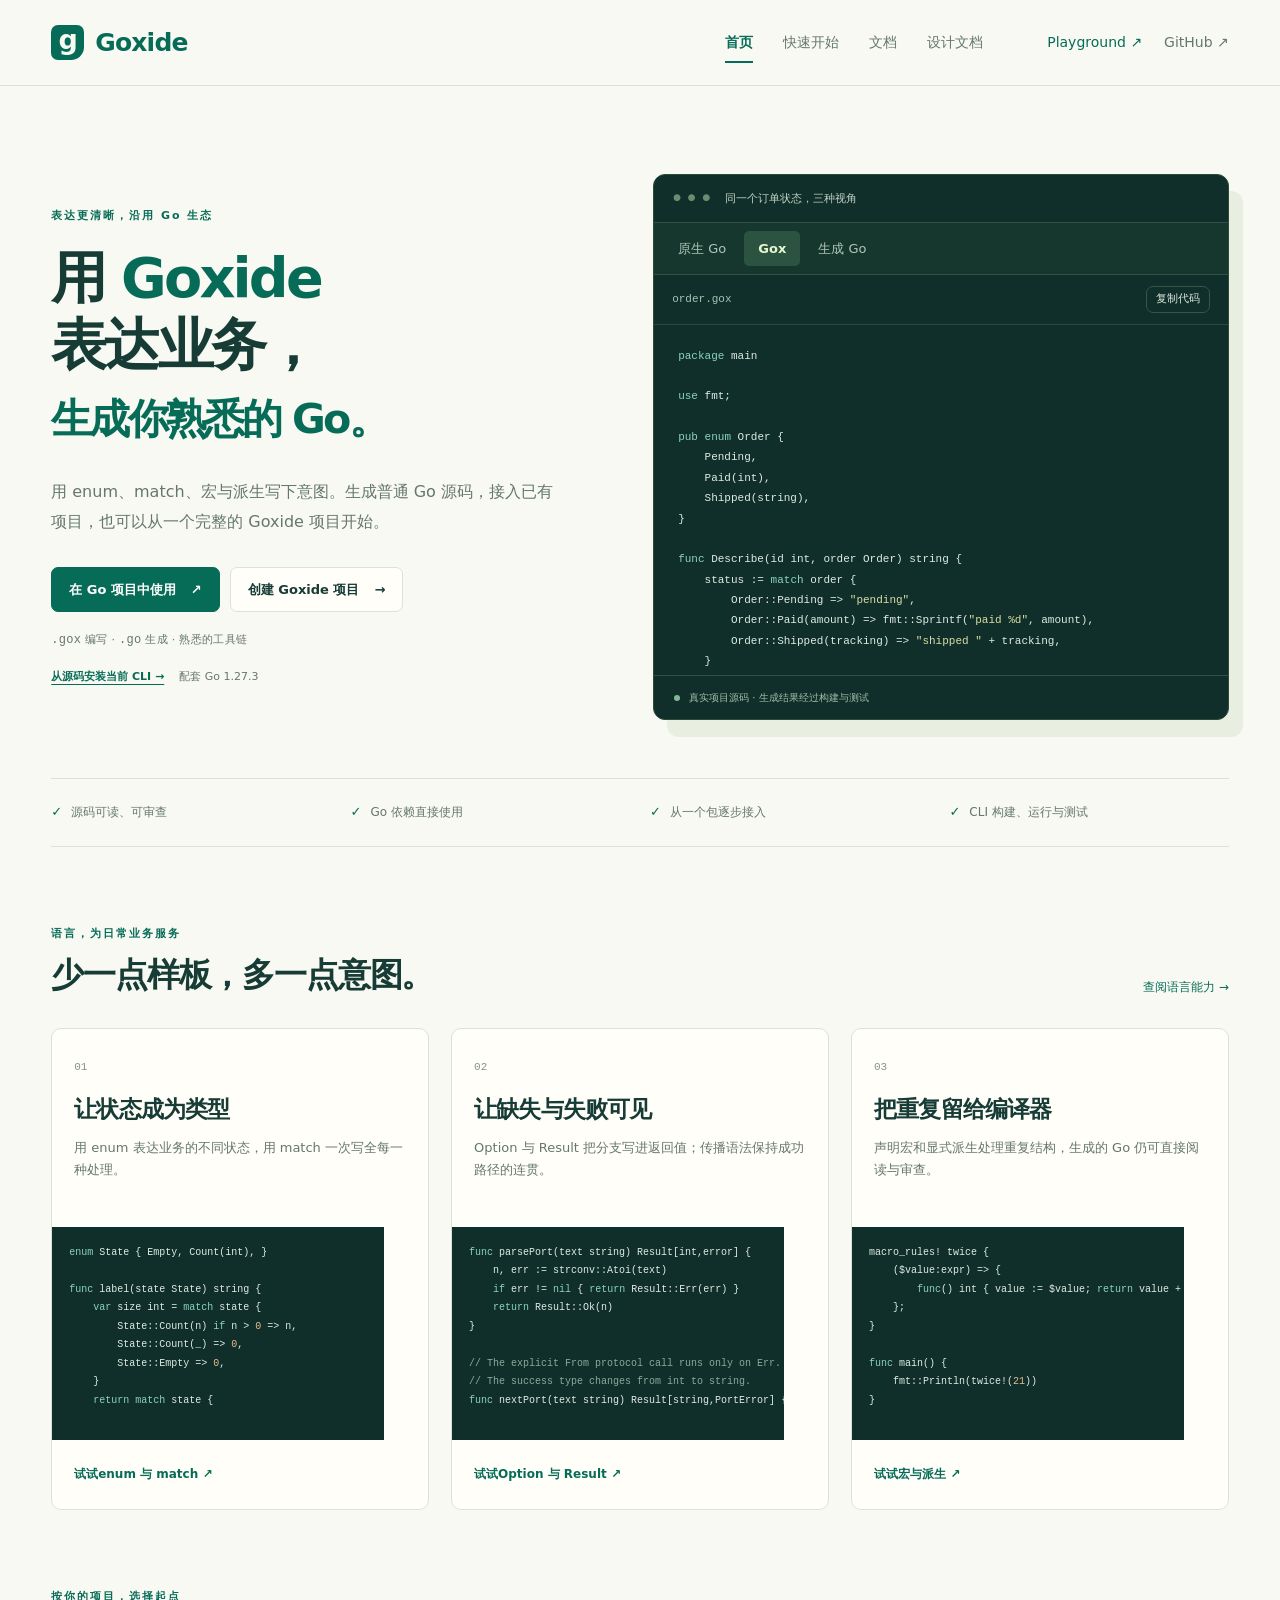
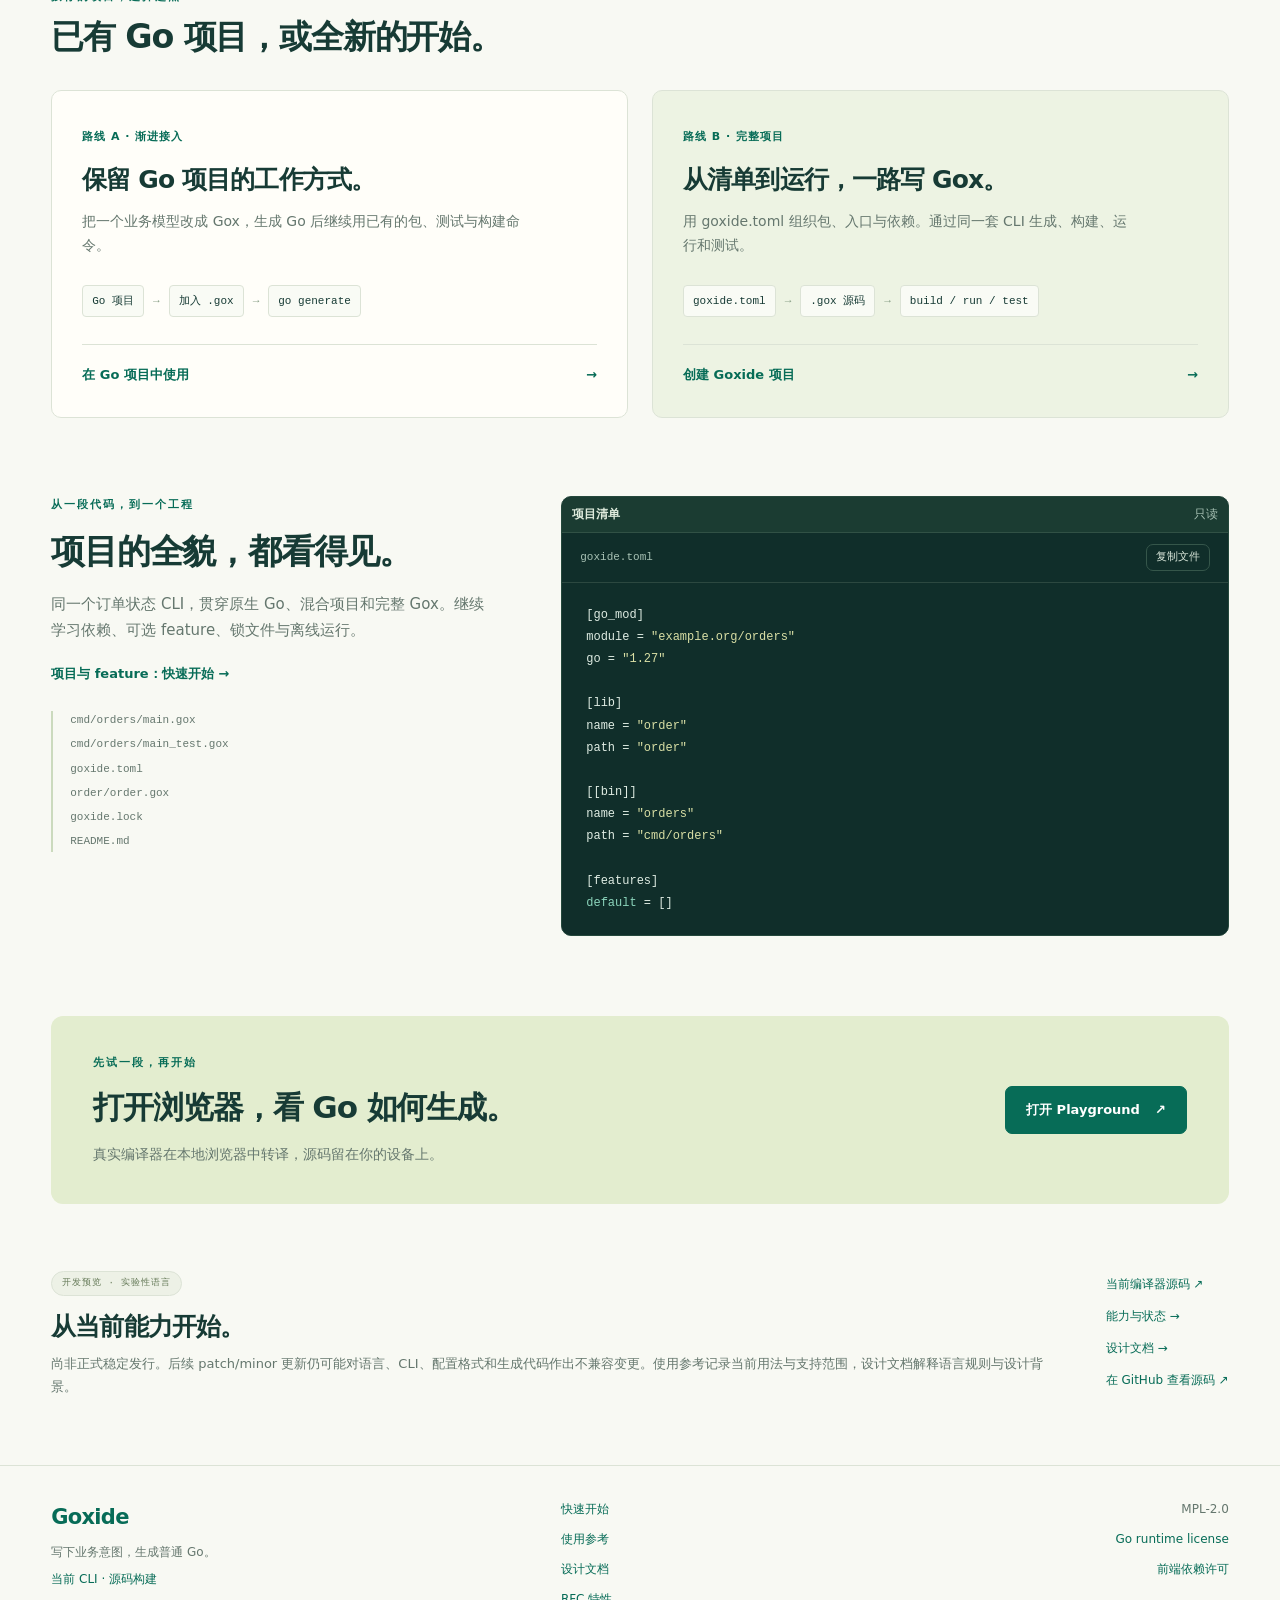
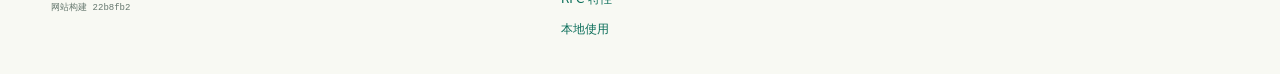
==== commit 0ccbc208: "Publish IDE playground and complete procedural macro documentation" ====
--- a/index.html
+++ b/index.html
@@ -1,4 +1,4 @@
 <!doctype html>
-<html lang="zh-CN"><head><meta charset="utf-8"><meta name="viewport" content="width=device-width,initial-scale=1"><meta name="description" content="用 Goxide 表达业务，生成你熟悉的 Go。学习渐进接入、完整 Gox 项目、包管理与 feature。"><link rel="icon" href="data:image/svg+xml,%3Csvg xmlns='http://www.w3.org/2000/svg' viewBox='0 0 32 32'%3E%3Ctext y='25' font-size='28'%3Eg%3C/text%3E%3C/svg%3E"><title>Goxide · 用 Goxide 表达业务，生成你熟悉的 Go</title>  <script type="module" crossorigin src="/assets/index-X6ni9g3X.js"></script>
-  <link rel="stylesheet" crossorigin href="/assets/index-LhmfD3P_.css">
+<html lang="zh-CN"><head><meta charset="utf-8"><meta name="viewport" content="width=device-width,initial-scale=1"><meta name="description" content="用 Goxide 表达业务，生成你熟悉的 Go。学习渐进接入、完整 Gox 项目、包管理与 feature。"><link rel="icon" href="data:image/svg+xml,%3Csvg xmlns='http://www.w3.org/2000/svg' viewBox='0 0 32 32'%3E%3Ctext y='25' font-size='28'%3Eg%3C/text%3E%3C/svg%3E"><title>Goxide · 用 Goxide 表达业务，生成你熟悉的 Go</title>  <script type="module" crossorigin src="/assets/index-BKZvR8E3.js"></script>
+  <link rel="stylesheet" crossorigin href="/assets/index-BR7Z8I1C.css">
 </head><body><div id="root"></div></body></html>
--- a/assets/index-BR7Z8I1C.css
+++ b/assets/index-BR7Z8I1C.css
@@ -0,0 +1 @@
+:root{--paper:#f8f9f3;--surface:#fffef9;--ink:#173b35;--muted:#65776e;--teal:#076c57;--teal-dark:#055541;--mint:#e8f1df;--lime:#d9efb5;--line:#dce3d6;--code:#102e2a;--mono:ui-monospace, SFMono-Regular, Menlo, Consolas, monospace}*{box-sizing:border-box}html{scroll-padding-top:108px}body{background:var(--paper);color:var(--ink);margin:0;font:16px/1.75 -apple-system,BlinkMacSystemFont,Segoe UI,system-ui,sans-serif}a{color:var(--teal);text-underline-offset:4px}a:hover{color:var(--teal-dark)}button,input,select{font:inherit}button,.button{cursor:pointer;border:1px solid var(--line);background:var(--surface);color:var(--ink);border-radius:7px;padding:9px 14px;font-size:13px;line-height:1.5;text-decoration:none}button:hover,.button:hover{border-color:#91b29c}button:disabled{opacity:.45;cursor:default}button:focus-visible,a:focus-visible,input:focus-visible,select:focus-visible,summary:focus-visible,pre:focus-visible,[tabindex="0"]:focus-visible{outline-offset:3px;outline:3px solid #bf782e}.primary,button[aria-pressed=true]{background:var(--teal);color:#fff;border-color:var(--teal)}.primary:hover{background:var(--teal-dark);color:#fff}.button{justify-content:center;align-items:center;gap:15px;font-weight:650;display:inline-flex}input,select{border:1px solid var(--line);background:var(--surface);border-radius:6px;max-width:380px;padding:8px;font-size:13px}code{font-family:var(--mono);font-size:.88em}p{margin:0 0 16px}h1,h2,h3,h4{letter-spacing:-.035em;font-weight:700;line-height:1.35}h1{margin:12px 0 25px;font-size:clamp(32px,3.7vw,50px)}h2{margin:35px 0 16px;font-size:28px}h3{margin:25px 0 13px;font-size:21px}h4{margin:25px 0 12px;font-size:17px}pre{white-space:pre-wrap;overflow-wrap:anywhere;max-width:100%;font:13px/1.7 var(--mono);background:#e9eee3;padding:18px}[hidden]{display:none!important}.sr-only{clip:rect(0, 0, 0, 0);white-space:nowrap;border:0;width:1px;height:1px;margin:-1px;padding:0;position:absolute;overflow:hidden}.skip{z-index:100;background:var(--lime);padding:10px 16px;position:fixed;top:-100px;left:15px}.skip:focus{top:10px}.site-header,main,.site-footer{max-width:1440px;margin:auto;padding:24px 4%}.site-header{z-index:40;border-bottom:1px solid var(--line);background:var(--paper);justify-content:space-between;align-items:center;gap:32px;display:flex;position:sticky;top:0}.brand{letter-spacing:-.8px;align-items:center;gap:11px;font-size:25px;font-weight:780;line-height:1;text-decoration:none;display:inline-flex}.brand-mark{background:var(--teal);width:33px;height:35px;color:var(--paper);border-radius:7px 7px 13px;place-items:center;padding-bottom:5px;font-size:27px;display:grid}.site-header nav{align-items:center;gap:64px;font-size:14px;display:flex}.primary-navigation,.secondary-navigation{align-items:center;gap:30px;display:flex}.site-header nav a{color:var(--muted);white-space:nowrap;padding:6px 0;text-decoration:none}.site-header nav a[aria-current=page]{color:var(--teal);box-shadow:0 2px var(--teal);font-weight:700}.secondary-navigation{gap:22px}.secondary-navigation a:first-child{color:var(--teal)}main{outline:none;min-height:65vh}main>section{min-width:0;padding:32px 0 64px}.eyebrow{color:var(--teal);letter-spacing:2px;margin-bottom:15px;font-size:11px;font-weight:750;line-height:1.6}.caption,.provenance{color:var(--muted);overflow-wrap:anywhere;font-size:12px}.intro,.page-intro{color:var(--muted);max-width:820px;font-size:18px}.loading,.empty,.content-loading{color:var(--muted);padding:28px}.content-loading{border:1px dashed var(--line);border-radius:10px;align-self:start}.status-dot{background:#80b897;border-radius:50%;flex:none;width:6px;height:6px;display:inline-block}.toolbar{flex-wrap:wrap;align-items:center;gap:12px;margin:18px 0;display:flex}.toolbar label{align-items:center;gap:8px;font-size:13px;display:flex}.code-source{background:var(--code);color:#dfece3;font:12px/1.85 var(--mono);white-space:pre;overflow-wrap:normal;tab-size:4;max-height:620px;margin:0;padding:21px 24px;overflow:auto}.code-source code{font:inherit}.token-comment{color:#8ea99a}.token-string{color:#d9dfa5}.token-number{color:#e7bb8c}.token-keyword{color:#8bd4bb}.code-tabs{border-bottom:1px solid var(--line);gap:4px;min-width:0;padding:8px 10px;display:flex;overflow-x:auto}.code-tabs button{white-space:nowrap;color:var(--muted);background:0 0;border:0;border-radius:5px;padding:8px 14px;font-size:13px}.code-tabs button[aria-selected=true]{color:var(--teal);background:var(--mint);font-weight:700}.copy-control{flex:none;align-items:center;gap:7px;display:inline-flex}.copy-control button{padding:4px 9px;font-size:11px}.copy-status{font:10px/1.4 system-ui,sans-serif}.readonly-filebar{font:11px/1.5 var(--mono);color:#a8c2b5;border-bottom:1px solid #2c4840;justify-content:space-between;align-items:center;gap:12px;min-width:0;padding:11px 18px;display:flex}.readonly-filebar>span:first-child{overflow-wrap:anywhere;min-width:0}.readonly-filebar button{color:#d9e6da;background:0 0;border-color:#35564a}.file-view.readonly-view{background:var(--code);color:#dfece3;border-color:#25483c;border-radius:10px}.readonly-view .view-toolbar{color:#dfebdd;background:#1b3c32;border-bottom:1px solid #315145}.readonly-view .view-toolbar>span{color:#a8c2b5}.readonly-view .view-toolbar button{color:#dfece3;background:0 0;border-color:#4a6658}.readonly-view .empty{color:#afc2b7}.readonly-body.with-tree{grid-template-columns:minmax(145px,26%) minmax(0,1fr);display:grid}.readonly-pane{min-width:0}.readonly-tree{border-right:1px solid #315145;max-height:560px;padding:12px 9px;overflow:auto}.readonly-tree button{color:#b1c6b9;text-align:left;width:100%;font:11px/1.6 var(--mono);overflow-wrap:anywhere;background:0 0;border:0;border-radius:4px;padding:7px 9px;display:block}.readonly-tree button[aria-pressed=true]{color:#fff;background:#2b5442}.readonly-view .code-tabs,.hero-code .code-tabs{background:#16372e;border-color:#315145}.readonly-view .code-tabs button,.hero-code .code-tabs button{color:#b1c6b9}.readonly-view .code-tabs button[aria-selected=true],.hero-code .code-tabs button[aria-selected=true]{color:#e6f7cf;background:#2c5341}main>.home-page{padding-top:44px;padding-bottom:10px}.hero{grid-template-columns:minmax(0,1fr) minmax(0,1.07fr);align-items:center;gap:clamp(30px,5vw,76px);padding:20px 0 58px;display:grid}.hero-copy{min-width:0}.hero h1{letter-spacing:-.05em;margin:20px 0 27px;font-size:clamp(40px,4.35vw,62px);line-height:1.2}.hero h1>span{color:var(--teal)}.hero h1 .hero-verb{color:inherit;white-space:nowrap}.hero h1 em{color:var(--teal);margin-top:12px;font-size:.74em;font-style:normal;line-height:1.45;display:block}.hero-description{color:var(--muted);max-width:510px;font-size:16px;line-height:1.9}.hero-actions{flex-wrap:wrap;gap:10px;margin:29px 0 18px;display:flex}.hero-actions .button{padding:12px 17px}.hero-note{color:var(--muted);letter-spacing:.3px;font-size:11px}.hero-note code{font-size:12px}.hero-download{color:var(--muted);flex-wrap:wrap;align-items:center;gap:6px 15px;margin:12px 0 0;font-size:11px;display:flex}.hero-download a{font-weight:650}.hero-code{background:var(--code);border:1px solid #2b4c3a;border-radius:12px;min-width:0;overflow:hidden;box-shadow:14px 17px #e8eee0}.code-window-title{color:#c1d2c4;border-bottom:1px solid #315145;align-items:center;gap:13px;padding:14px 19px;font-size:11px;display:flex}.window-dots{color:#6c8b70;letter-spacing:2px;font-size:9px}.hero-code .code-source{height:350px;font-size:11px}.hero-code .loading{color:#bbd0bd;height:390px}.code-window-caption{color:#a5bea8;border-top:1px solid #315145;align-items:center;gap:9px;padding:13px 20px;font-size:10px;display:flex}.proof-strip{border-top:1px solid var(--line);border-bottom:1px solid var(--line);color:var(--muted);grid-template-columns:repeat(4,1fr);gap:20px;padding:22px 0;font-size:12px;display:grid}.proof-strip span{align-items:center;gap:9px;display:flex}.proof-strip span:before{content:"✓";color:var(--teal);font-size:13px}.home-section{padding:78px 0 0}.section-heading{justify-content:space-between;align-items:flex-end;gap:25px;margin-bottom:30px;display:flex}.section-heading h2{margin:6px 0 0;font-size:clamp(27px,2.6vw,35px)}.section-heading .eyebrow{margin-bottom:10px}.section-heading>a{white-space:nowrap;font-size:12px;text-decoration:none}.capability-grid{grid-template-columns:repeat(3,minmax(0,1fr));gap:22px;display:grid}.capability-card{border:1px solid var(--line);background:var(--surface);border-radius:10px;min-width:0;padding:22px}.card-number{font:11px var(--mono);color:#829781}.capability-card h3{margin:15px 0 12px;font-size:23px}.capability-card p{color:var(--muted);min-height:68px;font-size:13px}.capability-card .code-source{height:213px;margin:22px -22px 19px;padding:17px;font-size:10px}.capability-card>a{font-size:12px;font-weight:650;text-decoration:none}.workflow-grid{grid-template-columns:repeat(2,minmax(0,1fr));gap:24px;display:grid}.workflow-card{background:var(--surface);border:1px solid var(--line);color:var(--ink);border-radius:10px;padding:30px;text-decoration:none;display:block}.workflow-card:hover{border-color:#94b297}.workflow-card.tinted{background:#edf3e3}.workflow-label{color:var(--teal);letter-spacing:1px;font-size:11px;font-weight:650}.workflow-card h3{margin:14px 0 12px;font-size:25px}.workflow-card p{color:var(--muted);max-width:450px;font-size:14px}.workflow-chain{font:11px/1.5 var(--mono);flex-wrap:wrap;align-items:center;gap:9px;margin:27px 0;display:flex}.workflow-chain span{border:1px solid var(--line);background:#f9fbf5;border-radius:4px;padding:7px 9px}.workflow-chain b{color:#849c82}.workflow-card>strong{border-top:1px solid var(--line);color:var(--teal);justify-content:space-between;padding-top:19px;font-size:13px;display:flex}.project-preview{grid-template-columns:minmax(0,.8fr) minmax(0,1.2fr);align-items:start;gap:65px;display:grid}.project-preview h2{margin-top:12px;font-size:34px}.project-preview p:not(.eyebrow){color:var(--muted);font-size:15px}.project-preview .readonly-view{margin:0}.project-preview .code-source{max-height:405px}.text-link{font-size:13px;font-weight:600;text-decoration:none}.project-file-list{color:var(--muted);border-left:2px solid #cbdabd;flex-direction:column;gap:5px;margin-top:24px;padding-left:17px;display:flex}.project-file-list code{overflow-wrap:anywhere;font-size:11px}.try-banner{background:#e3edcf;border-radius:12px;justify-content:space-between;align-items:center;gap:30px;margin-top:80px;padding:38px 42px;display:flex}.try-banner h2{margin:8px 0 13px;font-size:31px}.try-banner p:last-child{color:var(--muted);margin:0;font-size:14px}.try-banner .button{flex:none;padding:13px 20px}.home-status{justify-content:space-between;align-items:center;gap:45px;padding:62px 0 32px;display:flex}.status-pill{font:9px/1.6 var(--mono);letter-spacing:1px;color:#647957;border:1px solid var(--line);background:#edf1e6;border-radius:20px;padding:4px 10px;display:inline-block}.home-status h2{margin:14px 0 10px;font-size:25px}.home-status p{color:var(--muted);margin-bottom:0;font-size:13px}.home-status>div:last-child{flex-direction:column;flex:none;gap:11px;display:flex}.home-status a{font-size:12px;text-decoration:none}.learn-page{grid-template-columns:222px minmax(0,1fr);gap:50px;display:grid}.section-sidebar{min-width:0}.section-sidebar .sidebar-content{max-height:calc(100vh - 145px);padding-right:14px;position:sticky;top:114px;overflow-y:auto}.sidebar-toggle{display:none}.sidebar-title{margin:6px 0 3px;font-size:14px;font-weight:700}.sidebar-caption{color:var(--muted);margin-bottom:27px;font-size:12px}.tutorial-sidebar nav{flex-direction:column;gap:9px;display:flex}.tutorial-sidebar nav a{color:var(--muted);border-left:2px solid #0000;border-radius:0 6px 6px 0;align-items:flex-start;gap:10px;padding:12px 10px;font-size:12px;line-height:1.65;text-decoration:none;display:flex}.tutorial-sidebar nav a[aria-current=step]{color:var(--teal);border-color:var(--teal);background:var(--mint);font-weight:650}.step-number{font:10px/2 var(--mono);opacity:.7}.sidebar-help{border-top:1px solid var(--line);color:var(--muted);flex-direction:column;gap:7px;margin:28px 0 5px;padding:20px 9px 0;font-size:12px;display:flex}.sidebar-help a{font-size:11px;text-decoration:none}.tutorial-content,.docs-article{min-width:0}.page-kicker{justify-content:space-between;align-items:center;gap:15px;display:flex}.page-kicker .eyebrow{margin:0}.page-kicker>a{font-size:11px;text-decoration:none}.tutorial-content h1{margin-top:18px;font-size:clamp(30px,3vw,43px)}.tutorial-actions{flex-wrap:wrap;align-items:center;gap:18px;margin:27px 0 32px;display:flex}.verified-note{color:var(--muted);align-items:center;gap:8px;font-size:10px;display:flex}.preset-panel{background:#edf3e6;border:1px solid #ceddc2;border-radius:9px;margin:0 0 28px;padding:22px}.preset-heading{justify-content:space-between;align-items:flex-start;gap:20px;display:flex}.preset-heading h2{margin:0 0 7px;font-size:19px}.preset-heading p{color:var(--muted);font-size:12px}.preset-heading>a{flex:none;font-size:11px;text-decoration:none}.preset-options{flex-wrap:wrap;gap:8px;display:flex}.preset-options button{padding:8px 12px;font-size:12px}.preset-facts{grid-template-columns:repeat(2,minmax(0,1fr));gap:12px;margin:18px 0;font-size:11px;display:grid}.preset-facts dt{color:var(--muted);margin-bottom:6px}.preset-facts dd{flex-wrap:wrap;gap:6px;margin:0;display:flex}.preset-facts code{border:1px solid var(--line);overflow-wrap:anywhere;background:#f7faf2;border-radius:4px;padding:3px 7px;font-size:10px}.preset-command{border-top:1px solid #d6e1ca;justify-content:space-between;align-items:center;gap:15px;padding-top:16px;display:flex}.preset-command>code{overflow-wrap:anywhere;font-size:11px}.tutorial-workbench{border:1px solid var(--line);background:var(--surface);border-radius:10px;min-width:0;overflow:hidden}.tutorial-workbench>.code-tabs{padding:10px}.tutorial-workbench>[role=tabpanel]{padding:15px}.tutorial-workbench .readonly-view{margin:0}.content-note{color:var(--muted);margin:0;padding:24px;font-size:14px}.tutorial-output{padding:3px 8px 8px}.tutorial-output h2{margin:12px 0;font-size:19px}.command-card{background:var(--code);color:#deebdd;border:1px solid #315145;border-radius:7px;margin:15px 0;overflow:hidden}.command-bar{border-bottom:1px solid #315145;justify-content:space-between;align-items:center;gap:12px;padding:13px 16px;display:flex}.command-bar>code{overflow-wrap:anywhere;font-size:11px}.command-bar .copy-control button{color:#deebdd;background:0 0;border-color:#4a6658}.command-success{color:#a6bcaa;margin:0;padding:16px;font-size:11px}.validation-commands{margin-top:22px;font-size:12px}.validation-commands summary{cursor:pointer;color:var(--teal);padding:8px 0}.run-preview{border:1px solid var(--line);border-radius:9px;margin-top:26px;overflow:hidden}.run-preview>div{background:#edf2e6;justify-content:space-between;align-items:center;gap:10px;padding:13px 20px;display:flex}.run-preview h2{margin:0;font-size:14px}.run-preview>div>span{color:var(--muted);font-size:10px}.run-preview .code-source{max-height:230px;font-size:11px}.run-preview>button{color:var(--teal);background:0 0;border:0;margin:10px 15px;font-size:11px}.tutorial-next-steps{justify-content:space-between;align-items:center;gap:30px;margin:34px 0;display:flex}.tutorial-next-steps h2{margin:0 0 9px;font-size:19px}.tutorial-next-steps p{color:var(--muted);max-width:560px;margin:0;font-size:12px}.tutorial-next-steps>a{flex:none;font-size:11px}.step-pagination{border-top:1px solid var(--line);grid-template-columns:repeat(2,minmax(0,1fr));gap:25px;padding-top:23px;display:grid}.step-pagination a{flex-direction:column;gap:6px;text-decoration:none;display:flex}.step-pagination a:last-child{text-align:right;align-items:flex-end}.step-pagination small{color:var(--muted);font-size:10px}.step-pagination strong{font-size:12px}.docs-page{grid-template-columns:220px minmax(0,1fr) 170px;gap:38px;display:grid}.docs-sidebar .sidebar-content{padding-right:14px}.reader-title{margin:2px 0 4px;font-size:14px;font-weight:700}.reader-caption{color:var(--muted);margin-bottom:17px;font-size:10px}.docs-search{border:1px solid var(--line);background:var(--surface);color:var(--muted);border-radius:7px;align-items:center;gap:7px;margin:2px 0 25px;padding:7px 10px;display:flex}.docs-search input{background:0 0;border:0;outline:none;width:100%;min-width:0;padding:0;font-size:12px}.docs-search:focus-within{outline-offset:2px;outline:2px solid #bf782e}.docs-search input:focus-visible{outline:none}.docs-search kbd{font:9px/1.6 var(--mono);border:1px solid var(--line);white-space:nowrap;border-radius:3px;padding:1px 3px}.search-count{color:var(--muted);margin-top:-12px;font-size:11px}.docs-category{margin-bottom:22px}.docs-category h2{letter-spacing:.7px;color:#788776;margin:0 0 8px;font-size:11px}.docs-category a{color:var(--muted);border-left:2px solid #0000;border-radius:0 4px 4px 0;padding:7px 10px;font-size:12px;line-height:1.6;text-decoration:none;display:block}.docs-category a[aria-current=page]{color:var(--teal);background:var(--mint);border-color:var(--teal);font-weight:650}.docs-article>.eyebrow{margin-top:2px}.docs-article>h1{margin:12px 0 32px;font-size:36px;line-height:1.35}.design-reading-note{color:#50664e;background:#edf3e5;border-left:3px solid #8eae76;border-radius:0 6px 6px 0;margin:-6px 0 27px;padding:15px 18px;font-size:12px;line-height:1.8}.markdown-content{overflow-wrap:anywhere;font-size:14px;line-height:1.95}.markdown-content>p:first-child{color:var(--muted);font-size:16px}.markdown-content h2{border-bottom:1px solid var(--line);margin:38px 0 17px;padding-bottom:12px;scroll-margin-top:108px;font-size:23px}.markdown-content h3{margin-top:29px;scroll-margin-top:108px;font-size:18px}.markdown-content h4{scroll-margin-top:108px}.markdown-content p{margin-bottom:17px}.markdown-content p code,.markdown-content li code,.markdown-content td code,.markdown-content th code{color:#305a40;background:#eaf0e1;border-radius:3px;padding:2px 5px;font-size:.85em}.markdown-content li{margin-bottom:6px;padding-left:2px}.markdown-content ul,.markdown-content ol{padding-left:23px}.markdown-content li p{margin:0}.markdown-content li ul,.markdown-content li ol{margin:8px 0}.markdown-content blockquote{color:#50664e;background:#eef3e5;border-left:3px solid #8eae76;margin:25px 0;padding:17px 22px}.markdown-content blockquote p:last-child{margin:0}.markdown-content hr{border:0;border-top:1px solid var(--line);margin:28px 0}.heading-anchor{color:#819879;opacity:0;margin-left:10px;font-size:.8em;text-decoration:none}.markdown-content :is(h2,h3,h4,h5,h6):hover .heading-anchor,.heading-anchor:focus-visible{opacity:1}.markdown-code{background:var(--code);border:1px solid #315145;border-radius:8px;margin:23px 0;overflow:hidden}.markdown-code .code-source{font-size:11px}.table-scroll{border:1px solid var(--line);border-radius:6px;max-width:100%;margin:23px 0;overflow:auto}.table-scroll table{border-collapse:collapse;width:100%;min-width:560px;font-size:12px}.table-scroll th{background:#eef2e6;font-size:11px}.table-scroll th,.table-scroll td{border-bottom:1px solid var(--line);text-align:left;vertical-align:top;padding:11px 13px}.table-scroll tr:last-child td{border-bottom:0}.table-scroll td{min-width:100px}.docs-article[data-page=install] .table-scroll table,.docs-article[data-page=install] .table-scroll td{min-width:0}.docs-toc>div{border-left:1px solid var(--line);max-height:calc(100vh - 150px);padding-left:19px;position:sticky;top:116px;overflow-y:auto}.docs-toc p{letter-spacing:1px;color:var(--muted);margin-bottom:12px;font-size:10px}.docs-toc nav,.inline-toc nav{flex-direction:column;gap:10px;display:flex}.docs-toc nav a,.inline-toc nav a{color:var(--muted);overflow-wrap:anywhere;font-size:11px;line-height:1.6;text-decoration:none}.docs-toc nav a:hover,.inline-toc nav a:hover{color:var(--teal)}.docs-toc nav a.nested,.inline-toc nav a.nested{padding-left:9px}.back-to-top{margin-top:25px;font-size:10px;text-decoration:none;display:block}.inline-toc{display:none}.docs-bottom{border-top:1px solid var(--line);justify-content:space-between;gap:20px;margin-top:45px;padding-top:22px;font-size:11px;display:flex}.missing-content h1{font-size:31px}main:has(>#playground:not([hidden])){max-width:1680px}#playground{padding-top:12px}.playground-heading h1{margin:0 0 12px;font-size:clamp(29px,3vw,42px)}.playground-heading p{color:var(--muted);margin-bottom:28px;font-size:18px}.ide-workspace{border:1px solid var(--line);background:#fff;border-radius:9px;margin-inline:-24px;overflow:hidden}.ide-toolbar{border-bottom:1px solid var(--line);background:#f0f4ec;flex-wrap:wrap;align-items:center;gap:10px;padding:13px 16px;display:flex}.ide-toolbar label{align-items:center;gap:12px;min-width:0;font-size:14px;font-weight:600;display:flex}.ide-toolbar select{min-width:0;max-width:260px}.ide-toolbar button,.ide-toolbar .button{padding:9px 13px;font-size:15px}.ide-toolbar>label select{font-size:14px}.ide-toolbar kbd{font:10px var(--mono);opacity:.8;margin-left:6px}.workspace-actions{gap:10px;margin-left:auto;display:flex}.workspace-menu{position:relative}.workspace-popover{z-index:10;border:1px solid var(--line);background:#fff;border-radius:7px;width:174px;padding:5px;position:absolute;top:calc(100% + 8px);right:0;box-shadow:0 8px 24px #183f2820}.workspace-popover button{text-align:left;background:0 0;border:0;align-items:center;width:100%;padding:10px 12px;display:flex}.workspace-popover button[aria-pressed=true]{color:var(--teal);background:#e1efe7}.workspace-popover button:hover{background:#edf3e9}.dual-editor{grid-template-columns:minmax(0,1.45fr) minmax(0,1fr);display:grid}.dual-editor>div{min-width:0}.dual-editor>.result-panel{border-left:1px solid var(--line)}.dual-editor[data-layout=source],.dual-editor[data-layout=result],.dual-editor[data-layout=vertical]{grid-template-columns:minmax(0,1fr)}.dual-editor[data-layout=source]>.result-panel,.dual-editor[data-layout=result]>.source-panel{display:none}.dual-editor[data-layout=vertical]>.result-panel{border-left:0;border-top:1px solid var(--line)}.result-heading{border-bottom:1px solid var(--line);background:#fafbf8;align-items:center;gap:12px;min-height:47px;padding:10px 18px;display:flex}.result-heading strong{font-size:20px}.result-heading>span{color:var(--muted);font-size:11px}.file-view{border:1px solid var(--line);background:#fff;border-radius:7px;min-width:0;margin:16px 0;overflow:hidden}.ide-workspace .file-view{border:0;border-radius:0;margin:0}.source-panel>.file-view,.source-panel>.file-view>.view-body{height:100%}.view-toolbar{border-bottom:1px solid var(--line);background:#fafbf7;align-items:center;gap:10px;min-height:47px;padding:10px 13px;font-size:12px;display:flex}.view-toolbar strong{font-size:17px}.view-toolbar>span{color:var(--muted);margin-right:auto;font-size:11px}.view-toolbar button{background:0 0;padding:4px 7px;font-size:11px}.view-body{grid-template-columns:clamp(150px,29%,245px) minmax(0,1fr);display:grid}.result-panel .view-body{grid-template-columns:clamp(140px,35%,205px) minmax(0,1fr)}.view-body.collapsed,.result-panel .view-body.collapsed{grid-template-columns:minmax(0,1fr)}.file-explorer{border-right:1px solid var(--line);background:#fbfcf8;min-width:0}.explorer-toolbar{border-bottom:1px solid var(--line);background:#fafbf8;align-items:center;gap:4px;min-height:47px;padding:6px 8px 6px 14px;display:flex}.explorer-toolbar strong{white-space:nowrap;margin-right:auto;font-size:18px}.result-panel .explorer-toolbar strong{font-size:14px}.file-tree{max-height:509px;padding:14px 8px;overflow:auto}.file-tree p,.file-tree summary{color:var(--muted);overflow-wrap:anywhere;margin:3px 6px 8px;font-size:12px}.file-tree>div+div,.file-tree>details{margin-top:24px}.file-tree summary{cursor:pointer}.file-tree button{text-align:left;overflow-wrap:anywhere;width:100%;font:15px/1.6 var(--mono);color:var(--ink);background:0 0;border:0;border-radius:5px;margin:2px 0;padding:8px 9px;display:block}.file-tree button:hover{background:#edf3e9}.file-tree button[aria-pressed=true]{color:var(--teal);background:#e1efe7;font-weight:650}.file-pane{min-width:0}.file-tabs{flex:1;min-width:0;display:flex;overflow:auto}.file-tabs button{white-space:nowrap;font:15px/1.5 var(--mono);color:var(--muted);background:0 0;border:0;border-bottom:2px solid #0000;border-radius:0;padding:12px 14px}.tabs-row>.new-file{margin:4px 6px}.output-tab-actions{flex:none;align-items:center;gap:7px;padding:4px 7px;display:flex}.file-tabs button[aria-pressed=true]{color:var(--teal);border-bottom-color:var(--teal);background:#fff;font-weight:650}.tabs-row{border-bottom:1px solid var(--line);background:#fafbf8;align-items:center;min-width:0;min-height:47px;display:flex}.expand-tree{margin:4px 5px}.filebar{font:11px/1.5 var(--mono);border-bottom:1px solid #eaf0e6;flex-wrap:wrap;align-items:center;gap:7px;min-height:40px;padding:7px 12px;display:flex}.filebar>span:first-child{overflow-wrap:anywhere;min-width:50px;color:var(--muted);flex:1}.filebar button{padding:3px 6px;font-size:10px}.readonly-badge{color:var(--muted);background:#f0f3ed;border-radius:4px;padding:2px 6px;font:10px/1.5 system-ui,sans-serif}.file-provenance{color:var(--muted);overflow-wrap:anywhere;background:#f8faf5;max-height:78px;margin:0;padding:7px 12px;font-size:10px;overflow-y:auto}.monaco-host{width:100%;min-width:0;height:468px}.ide-workspace .empty{text-align:center;flex-direction:column;justify-content:center;align-items:center;min-height:468px;font-size:12px;display:flex}.ide-workspace .empty strong{margin-bottom:10px;font-size:15px;font-weight:600}.new-file-form{border:1px solid var(--line);border-radius:6px;margin-top:18px;padding:9px}.new-file-form label{font-size:11px}.new-file-form input{width:100%;font:11px/1.6 var(--mono);margin:6px 0;padding:5px}.new-file-form>div{gap:5px;display:flex}.new-file-form button{text-align:center;border:1px solid var(--line);padding:4px;font:11px/1.5 system-ui,sans-serif}.new-file-form #file-error{color:#a03924;margin:9px 0 0;line-height:1.7}.example-note{border-top:1px solid var(--line);background:#fcfdf9;flex-wrap:wrap;align-items:center;gap:8px 18px;padding:13px 18px;font-size:13px;display:flex}.example-note p{margin:0}.example-note button{color:var(--teal);background:0 0;border:0;padding:0;font-size:12px}.example-note a{font-weight:600;text-decoration:none}.example-note>span{color:var(--muted);font-size:11px}.ide-statusbar{border-top:1px solid var(--line);color:var(--muted);flex-wrap:wrap;align-items:center;gap:8px 18px;padding:11px 18px;font-size:12px;display:flex}.ide-statusbar p{margin:0}.ide-statusbar .target-context{font:10px var(--mono);margin-left:auto}#status{color:var(--teal);font-size:12px}#status[data-state=error],#file-error{color:#a03924}.diagnostics-panel{border-top:1px solid var(--line);background:#fff8f3;padding:12px 18px}.diagnostic-links{flex-direction:column;align-items:flex-start;gap:6px;display:flex}.diagnostic-links button{font:11px/1.6 var(--mono);text-align:left;color:#76261a;overflow-wrap:anywhere;background:0 0;border:0;padding:2px 0}#diagnostic{color:#76261a;background:0 0;margin:8px 0 0;padding:0;font-size:11px}.editor-help{margin:19px 0 9px}.rfc-browser{grid-template-columns:250px minmax(0,1fr);gap:35px;display:grid}.rfc-browser article{min-width:0}.rfc-browser article>h2{margin-top:0}#rfc-list{border-right:1px solid var(--line);padding-right:15px}#rfc-list a{border-bottom:1px solid var(--line);overflow-wrap:anywhere;padding:12px;font-size:13px;text-decoration:none;display:block}#rfc-list a[aria-current=page]{background:var(--mint);font-weight:650}#rfc-list small{color:var(--muted);margin-top:6px;display:block}#project-examples>div{border-top:1px solid var(--line);margin-top:45px}.site-footer{border-top:1px solid var(--line);color:var(--muted);grid-template-columns:1.5fr 1fr 1fr;gap:35px;padding-top:33px;padding-bottom:35px;font-size:12px;display:grid}.footer-brand{letter-spacing:-.7px;font-size:21px;font-weight:750;text-decoration:none}.site-footer p{margin:6px 0}.site-footer small{font:9px/1.5 var(--mono)}.site-footer nav,.footer-licenses{flex-direction:column;gap:9px;display:flex}.site-footer a{text-decoration:none}.footer-licenses{align-items:flex-end}@media (width<=1200px){.site-header nav,.hero{gap:35px}.hero h1{font-size:48px}.hero-actions .button{gap:8px;padding:11px 12px;font-size:12px}.docs-page{grid-template-columns:205px minmax(0,1fr);gap:36px}.docs-toc{display:none}.inline-toc{border:1px solid var(--line);background:#f0f4e9;border-radius:6px;margin:-6px 0 28px;padding:11px 15px;display:block}.inline-toc summary{cursor:pointer;color:var(--teal);font-size:12px}.inline-toc nav{margin:15px 4px 5px}.learn-page{grid-template-columns:200px minmax(0,1fr);gap:30px}.project-preview{gap:35px}}@media (width<=900px){.site-header{gap:20px}.site-header nav{gap:25px}.primary-navigation{gap:21px}.secondary-navigation{gap:15px}.github-link{display:none}.hero{grid-template-columns:minmax(0,1fr);gap:34px;padding-top:0}.hero-copy{max-width:640px}.hero h1{max-width:650px;font-size:51px}.hero h1 em{margin-top:7px}.hero-description{max-width:600px}.hero-code{box-shadow:8px 10px #e8eee0}.hero-code .code-source{height:320px;font-size:12px}.proof-strip{grid-template-columns:repeat(2,minmax(0,1fr));gap:15px 25px}.capability-grid{grid-template-columns:minmax(0,1fr);gap:16px}.capability-card{grid-template-columns:minmax(0,1fr) minmax(0,1fr);column-gap:24px;display:grid}.capability-card .code-source{grid-area:1/2/5;height:auto;min-height:236px;margin:-22px -22px -22px 0}.capability-card h3{margin-top:8px}.capability-card p{min-height:0}.capability-card>a{align-self:end}.workflow-card{padding:24px}.workflow-card h3{font-size:22px}.project-preview{grid-template-columns:minmax(0,1fr);gap:25px}.project-file-list{display:none}.try-banner{padding:30px}.try-banner h2{font-size:26px}.learn-page,.docs-page{grid-template-columns:minmax(0,1fr);gap:28px}.section-sidebar{border:1px solid var(--line);background:#f1f4e9;border-radius:8px}.sidebar-toggle{width:100%;color:var(--teal);background:0 0;border:0;justify-content:space-between;align-items:center;padding:12px 16px;font-size:13px;font-weight:650;display:flex}.section-sidebar .sidebar-content{max-height:430px;padding:5px 17px 17px;position:static}.section-sidebar:not([data-open=true]) .sidebar-content{display:none}.section-sidebar .sidebar-help{margin-top:18px}.sidebar-caption{margin-bottom:12px}.tutorial-sidebar nav{gap:4px}.docs-category{margin-bottom:15px}.docs-search{margin-top:8px}.docs-article>h1{font-size:34px}.dual-editor[data-layout=horizontal],.rfc-browser{grid-template-columns:minmax(0,1fr)}.dual-editor[data-layout=horizontal]>.result-panel{border-left:0;border-top:1px solid var(--line)}#rfc-list{border:1px solid var(--line);max-height:260px;padding:0;overflow:auto}}@media (width<=620px){html{scroll-padding-top:132px}.site-header,main,.site-footer{padding-left:5%;padding-right:5%}.site-header{flex-wrap:wrap;row-gap:17px;padding-top:17px;padding-bottom:14px}.brand{font-size:24px}.brand-mark{width:29px;height:31px;font-size:25px}.site-header nav{justify-content:space-between;gap:10px;width:100%;font-size:12px}.primary-navigation{gap:clamp(10px,2.7vw,18px)}.site-header nav a{padding:3px 0}.github-link{display:none}main>section{padding-top:18px;padding-bottom:40px}main>.home-page{padding-top:26px}.hero{padding-bottom:36px}.hero .eyebrow{letter-spacing:1.5px;font-size:10px}.hero h1{margin:17px 0 23px;font-size:42px;line-height:1.2}.hero h1 em{font-size:.67em;line-height:1.6}.hero-description{font-size:14px;line-height:1.85}.hero-actions{gap:9px;margin-top:23px}.hero-actions .button{flex:145px;padding:12px 11px;font-size:11px}.hero-note{font-size:10px}.hero-code .code-source{height:300px;padding:18px;font-size:10px}.hero-code .readonly-filebar{padding:9px 13px;font-size:10px}.code-window-title{padding:12px 14px;font-size:10px}.code-window-caption{padding:11px 14px;font-size:9px}.proof-strip{gap:14px;padding:20px 0;font-size:10px}.home-section{padding-top:48px}.section-heading{margin-bottom:23px;display:block}.section-heading h2{font-size:26px}.section-heading>a{margin-top:15px;display:inline-block}.capability-card{padding:22px;display:block}.capability-card h3{margin-top:13px;font-size:23px}.capability-card p{font-size:13px}.capability-card .code-source{height:203px;min-height:0;margin:22px -22px 19px}.workflow-grid{grid-template-columns:minmax(0,1fr);gap:16px}.workflow-chain{margin:22px 0}.project-preview h2{font-size:28px}.project-preview p:not(.eyebrow){font-size:13px}.project-preview .code-source{max-height:320px;font-size:10px}.try-banner{flex-direction:column;align-items:flex-start;gap:23px;margin-top:47px;padding:25px}.try-banner h2{font-size:25px}.try-banner p:last-child,.try-banner .button{font-size:12px}.home-status{flex-direction:column;align-items:flex-start;gap:24px;padding:40px 0 24px}.home-status>div:last-child{gap:13px}.page-kicker{display:block}.page-kicker>a{margin-top:9px;display:block}.tutorial-content h1,.docs-article>h1{margin-bottom:20px;font-size:29px}.page-intro{font-size:15px}.tutorial-actions{gap:13px;margin:23px 0 26px}.verified-note{font-size:9px}.preset-panel{padding:17px}.preset-heading{display:block}.preset-heading>a{margin-bottom:15px;display:inline-block}.preset-facts{grid-template-columns:minmax(0,1fr)}.preset-options button{padding:7px 10px;font-size:11px}.preset-command{flex-direction:column;align-items:flex-start;gap:10px}.tutorial-workbench>.code-tabs{padding:6px}.code-tabs button{padding:8px 11px;font-size:11px}.tutorial-workbench>[role=tabpanel]{padding:8px}.readonly-body.with-tree{grid-template-columns:minmax(0,1fr)}.readonly-tree{border-bottom:1px solid #315145;border-right:0;max-height:150px;padding:8px}.readonly-tree button{padding:5px 8px}.readonly-filebar{flex-wrap:wrap;padding:10px 13px}.code-source{max-height:440px;padding:17px;font-size:10px}.copy-control button{font-size:10px}.copy-status{display:none}.command-bar{flex-direction:column;align-items:flex-start;padding:13px}.command-bar>code{font-size:10px}.tutorial-output{padding:2px}.tutorial-next-steps{flex-direction:column;align-items:flex-start;gap:15px;margin:28px 0}.step-pagination{gap:18px}.step-pagination strong{font-size:11px}.markdown-content{font-size:13px;line-height:1.95}.markdown-content>p:first-child{font-size:14px}.markdown-content h2{margin-top:32px;font-size:21px}.markdown-content h3{font-size:17px}.markdown-code .code-source{font-size:10px}.table-scroll th,.table-scroll td{padding:10px}.table-scroll table{font-size:11px}.docs-bottom{flex-wrap:wrap;gap:15px}.toolbar label{flex-wrap:wrap}input,select{max-width:100%}.view-body{grid-template-columns:100px minmax(0,1fr)}.view-toolbar{gap:9px}.site-footer{grid-template-columns:1fr 1fr;gap:30px;padding-top:29px}.site-footer>div:first-child{grid-column:1/-1}.footer-licenses{align-items:flex-start}}@media (prefers-reduced-motion:no-preference){a,button{transition:background-color .15s,border-color .15s,color .15s}}@media (width<=620px){.ide-workspace{margin-inline:0}.playground-heading p{font-size:14px}.ide-toolbar{gap:8px;padding:10px}.ide-toolbar>label{width:100%}.ide-toolbar>label select{flex:1;max-width:none}.ide-toolbar kbd{display:none}.workspace-actions{margin-left:auto}.view-toolbar{gap:6px;padding:8px}.view-toolbar strong{font-size:13px}.view-body,.result-panel .view-body{grid-template-columns:minmax(0,1fr)}.file-explorer{border-right:0;border-bottom:1px solid var(--line)}.file-tree{max-height:190px}.file-tree>div+div,.file-tree>details{margin-top:14px}.file-tabs button{padding:10px;font-size:12px}.monaco-host{height:360px}.ide-workspace .empty{min-height:280px}.example-note,.ide-statusbar{gap:8px 12px;padding:11px}.ide-statusbar .target-context{width:100%;margin-left:0}}.ide-workspace .codicon{vertical-align:-3px;flex:0 0 16px;width:16px;height:16px;margin-right:7px}.ide-toolbar .button{gap:0}.file-tree button{align-items:center;display:flex}.ide-workspace .icon-button{border:1px solid var(--line);width:32px;height:32px;color:var(--ink);background:#fff;border-radius:5px;flex:none;justify-content:center;align-items:center;padding:0;display:inline-flex}.ide-workspace .icon-button .codicon{flex-basis:18px;width:18px;height:18px;margin:0;font-size:18px}.ide-workspace .icon-button:hover{background:#edf3e9;border-color:#9fbbad}.ide-workspace .icon-button:disabled{opacity:.35}.ide-toolbar .icon-button{width:42px;height:42px}.ide-toolbar .layout-button{gap:9px;width:68px}.explorer-toolbar .icon-button:not(.new-file),.tabs-row .icon-button{background:0 0;border-color:#0000}@media (width<=620px){.ide-workspace .icon-button{width:36px;height:36px}.ide-toolbar .icon-button{width:40px;height:40px}.ide-toolbar .layout-button{width:62px}}.readonly-view .view-toolbar{gap:12px;min-height:0;padding:7px 10px}.readonly-view .view-toolbar strong{font-size:12px}.readonly-view .view-toolbar>span{margin-left:auto;margin-right:0;font-size:12px}.readonly-view .view-toolbar button{padding:4px 8px}
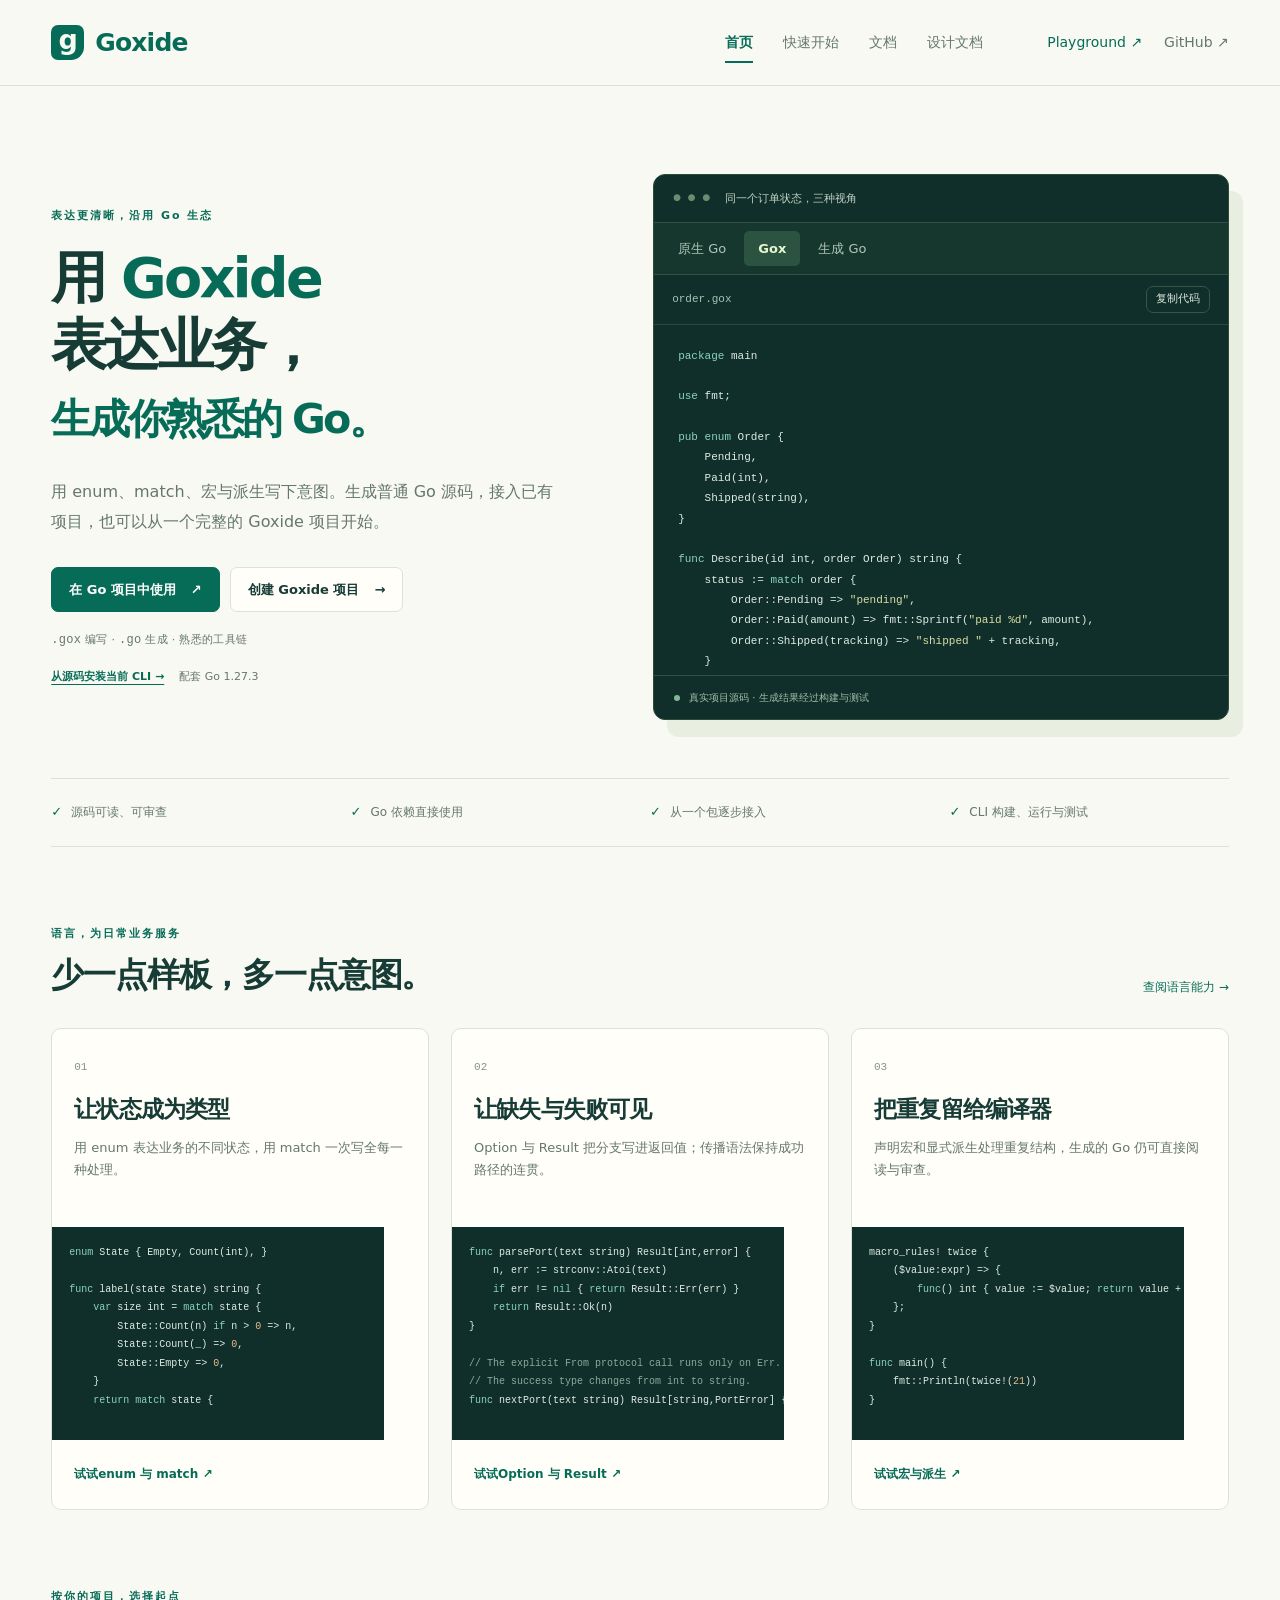
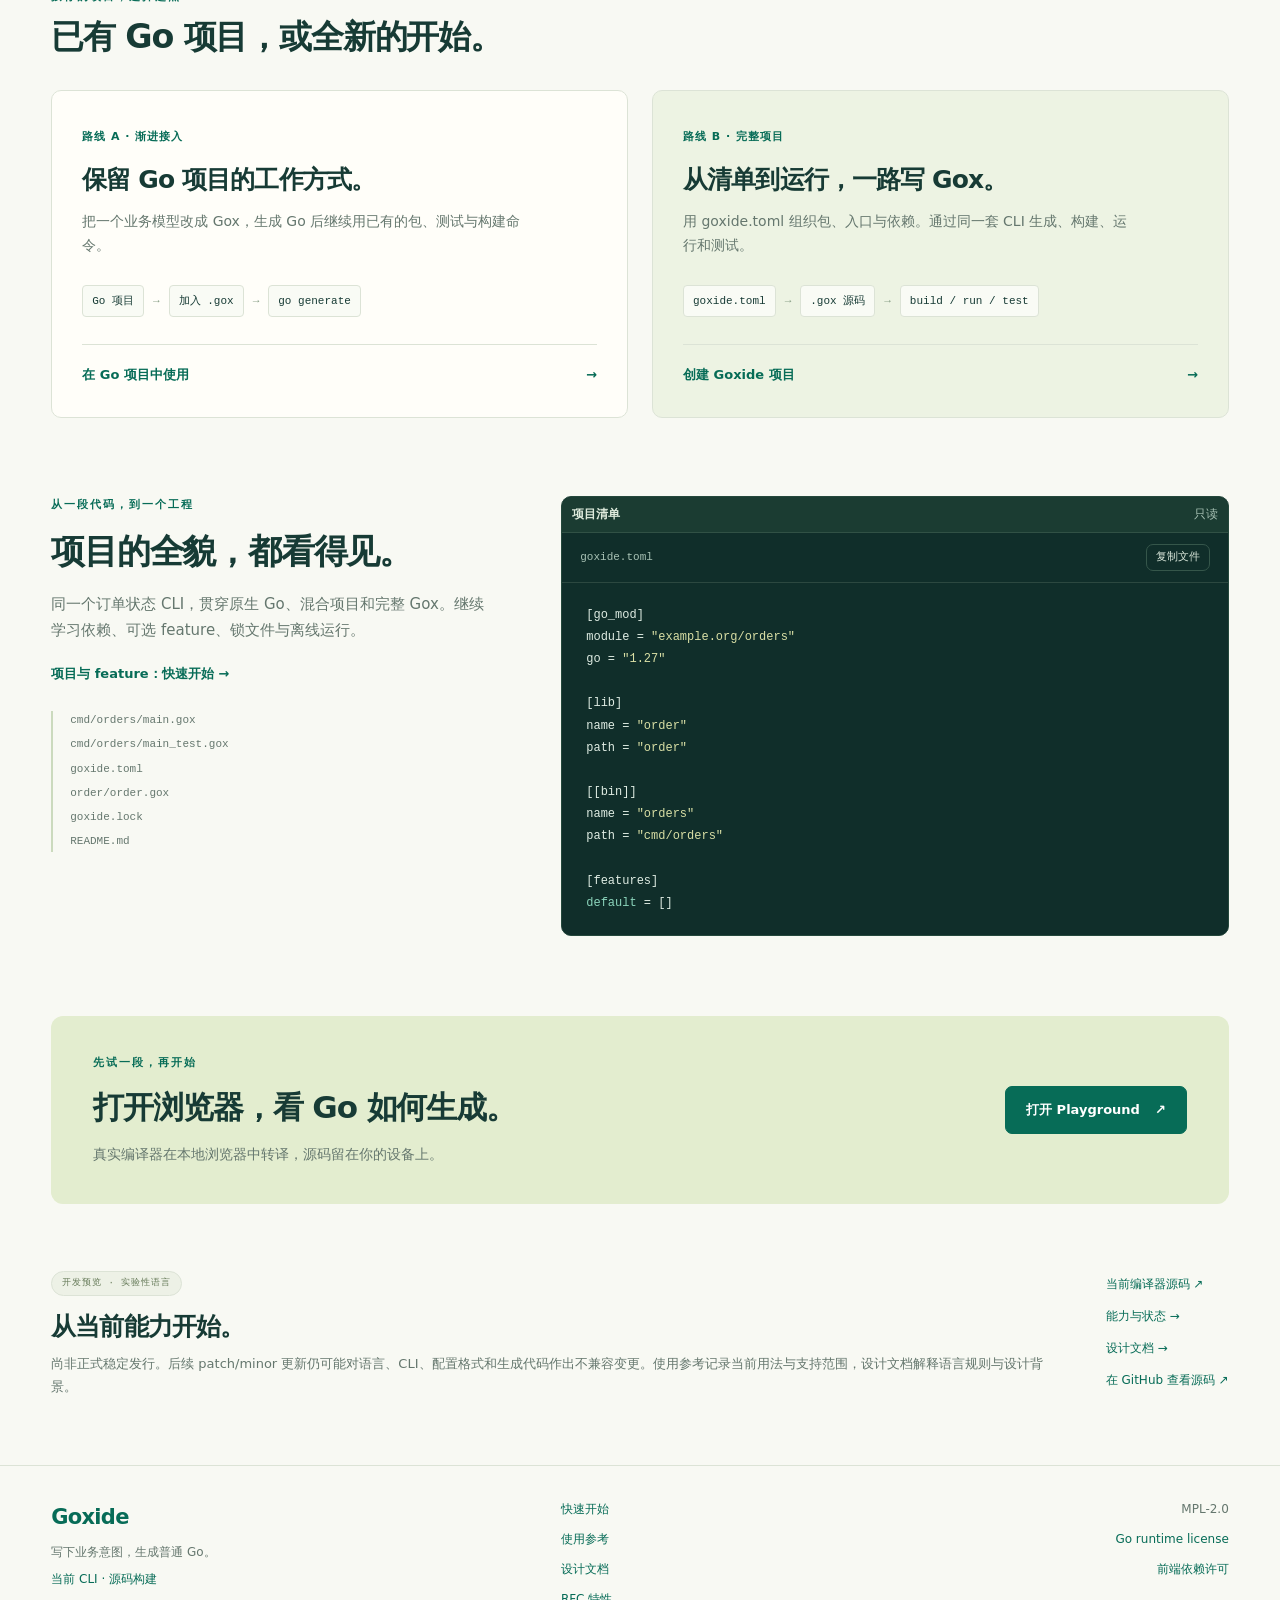
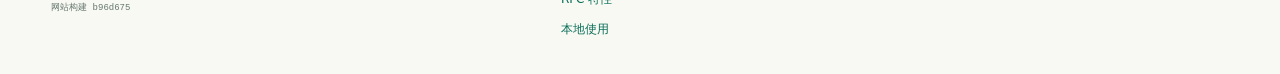
==== commit 13f00c84: "Fix cold macro loading before execution deadlines" ====
--- a/index.html
+++ b/index.html
@@ -1,4 +1,4 @@
 <!doctype html>
-<html lang="zh-CN"><head><meta charset="utf-8"><meta name="viewport" content="width=device-width,initial-scale=1"><meta name="description" content="用 Goxide 表达业务，生成你熟悉的 Go。学习渐进接入、完整 Gox 项目、包管理与 feature。"><link rel="icon" href="data:image/svg+xml,%3Csvg xmlns='http://www.w3.org/2000/svg' viewBox='0 0 32 32'%3E%3Ctext y='25' font-size='28'%3Eg%3C/text%3E%3C/svg%3E"><title>Goxide · 用 Goxide 表达业务，生成你熟悉的 Go</title>  <script type="module" crossorigin src="/assets/index-BKZvR8E3.js"></script>
+<html lang="zh-CN"><head><meta charset="utf-8"><meta name="viewport" content="width=device-width,initial-scale=1"><meta name="description" content="用 Goxide 表达业务，生成你熟悉的 Go。学习渐进接入、完整 Gox 项目、包管理与 feature。"><link rel="icon" href="data:image/svg+xml,%3Csvg xmlns='http://www.w3.org/2000/svg' viewBox='0 0 32 32'%3E%3Ctext y='25' font-size='28'%3Eg%3C/text%3E%3C/svg%3E"><title>Goxide · 用 Goxide 表达业务，生成你熟悉的 Go</title>  <script type="module" crossorigin src="/assets/index-B_fPdyq-.js"></script>
   <link rel="stylesheet" crossorigin href="/assets/index-BR7Z8I1C.css">
 </head><body><div id="root"></div></body></html>
